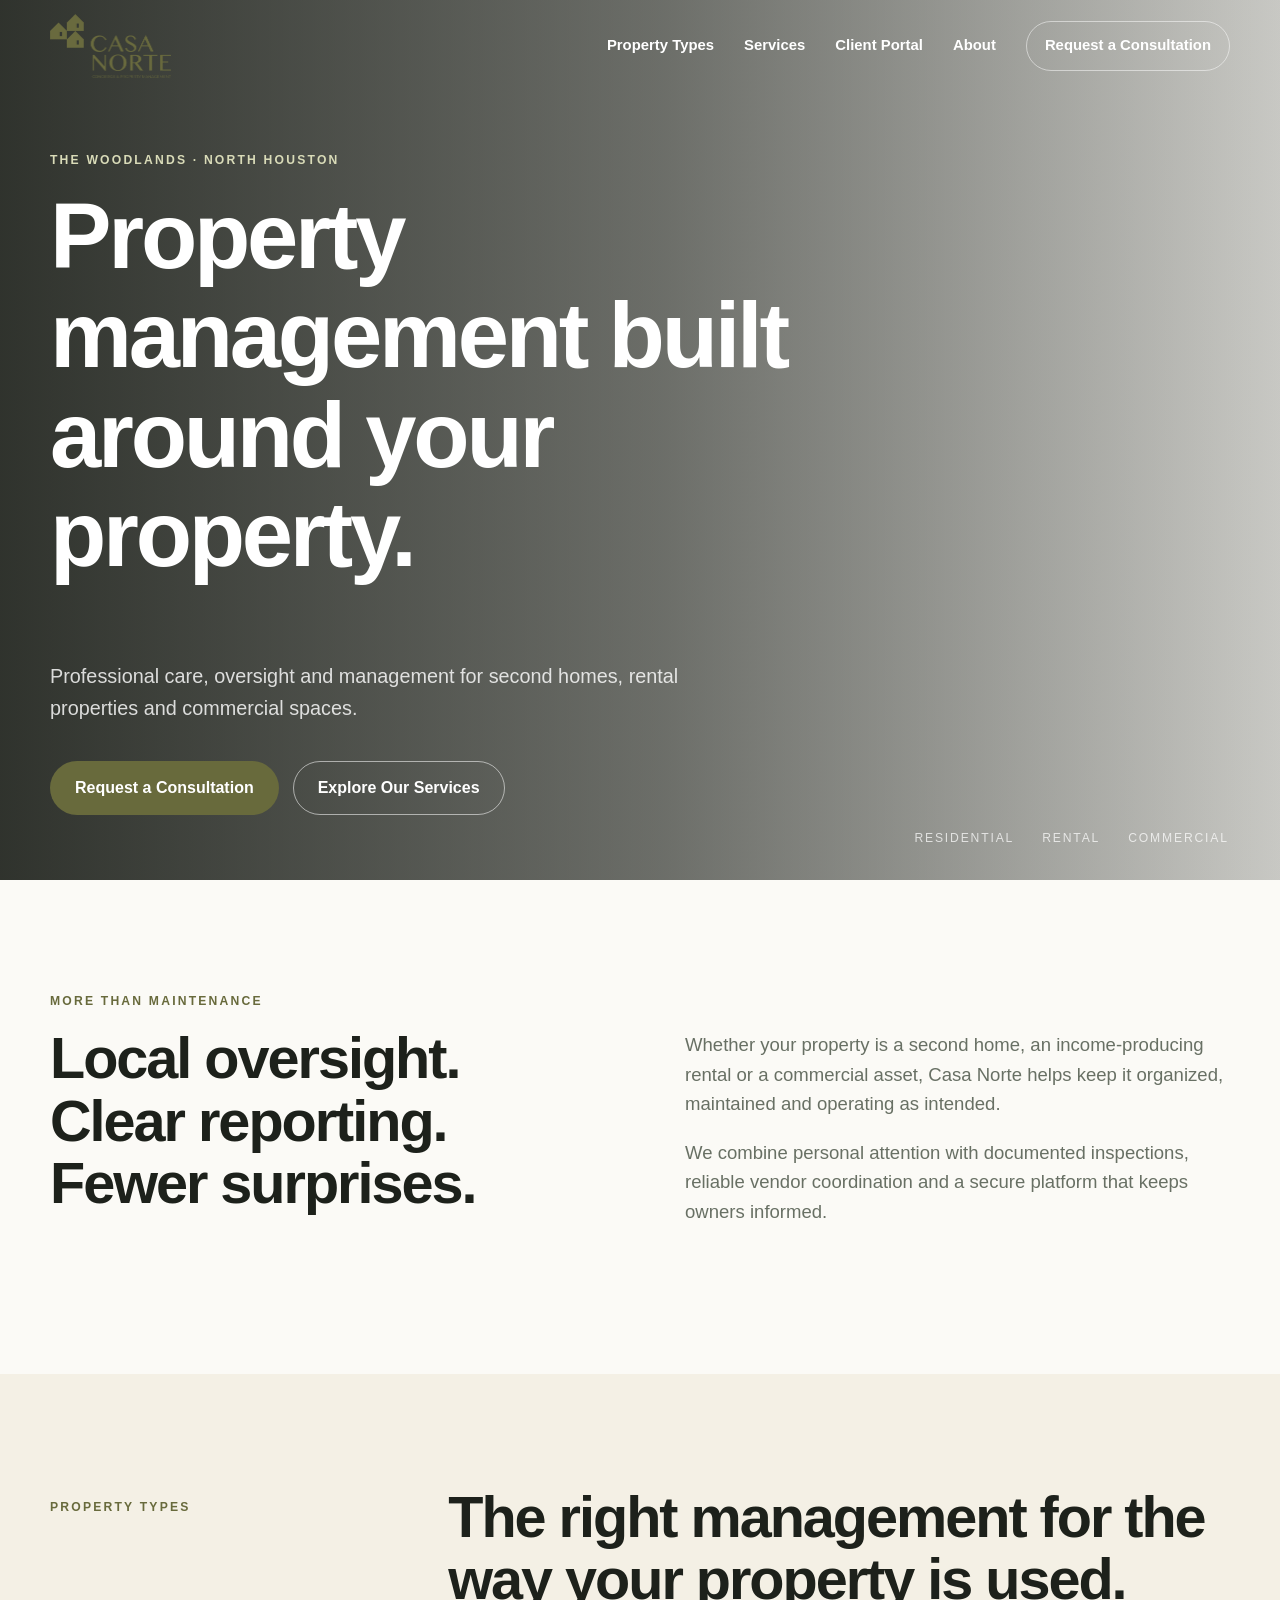
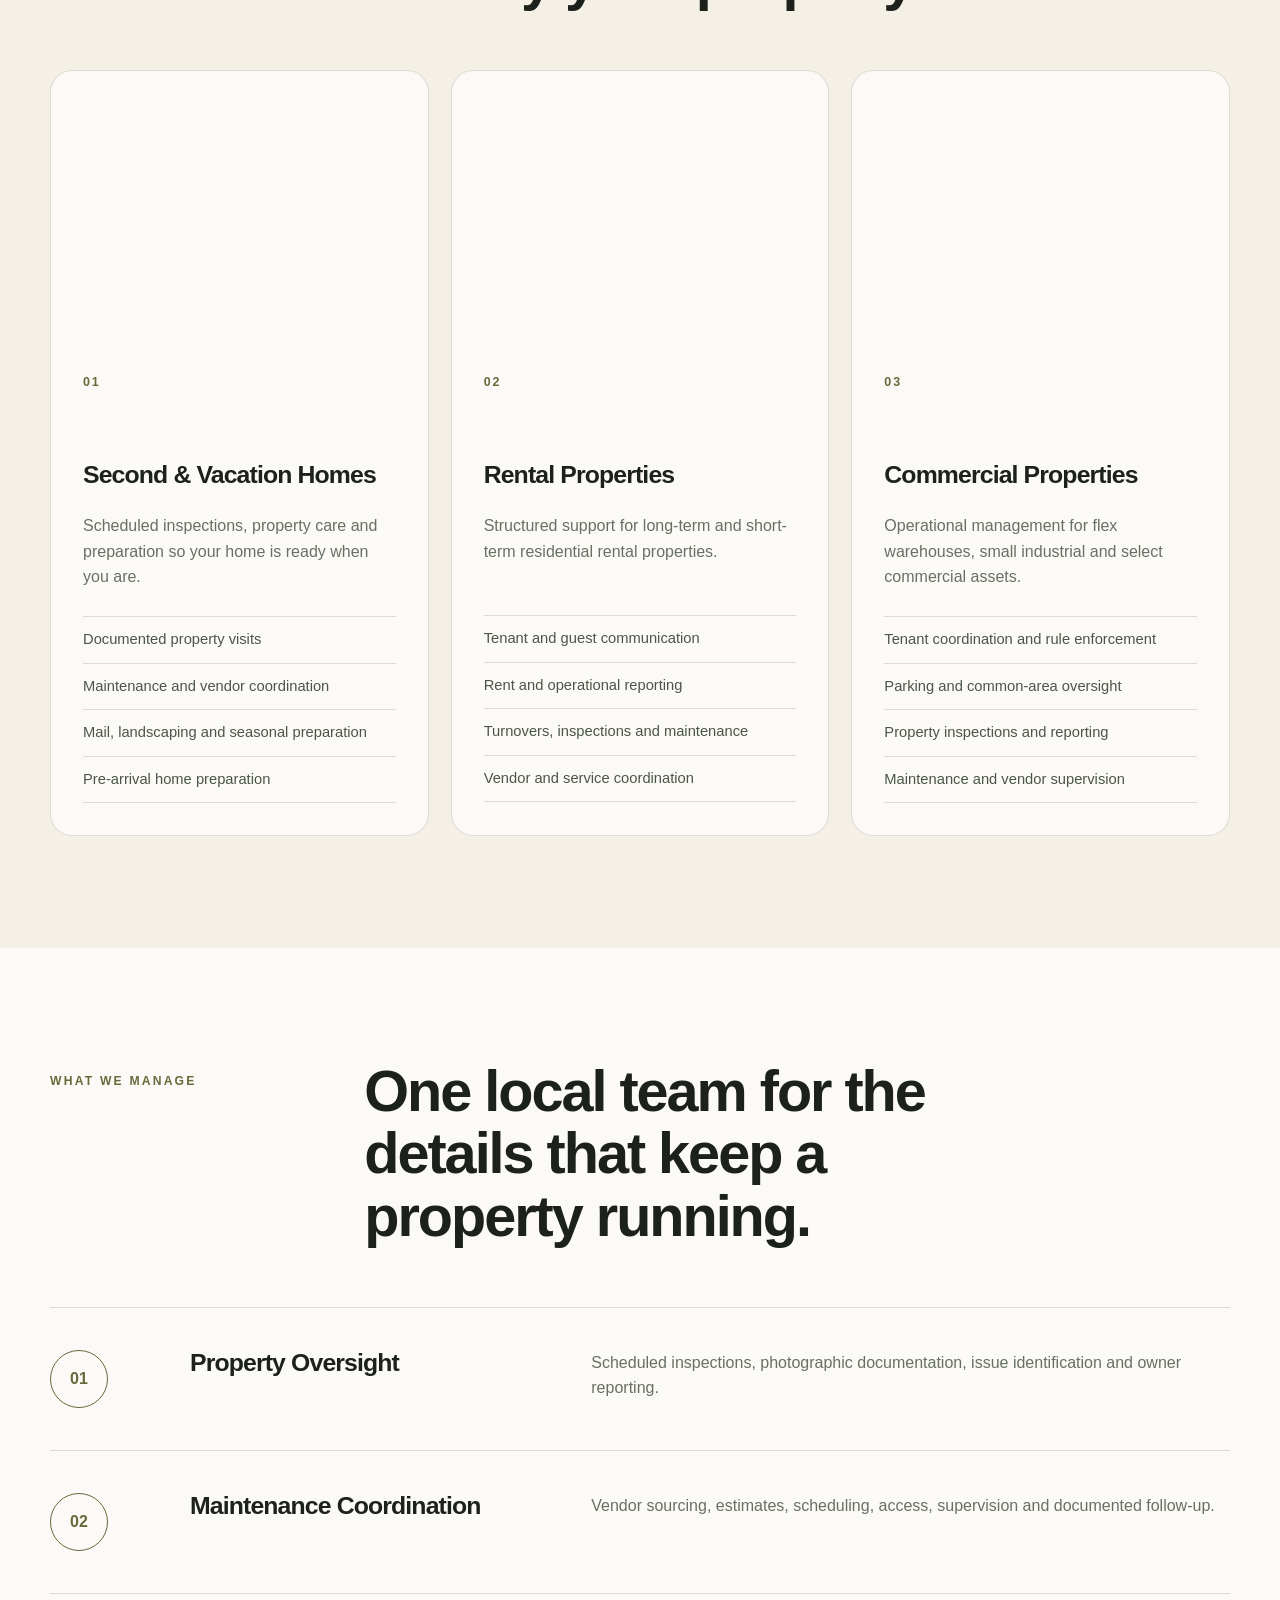
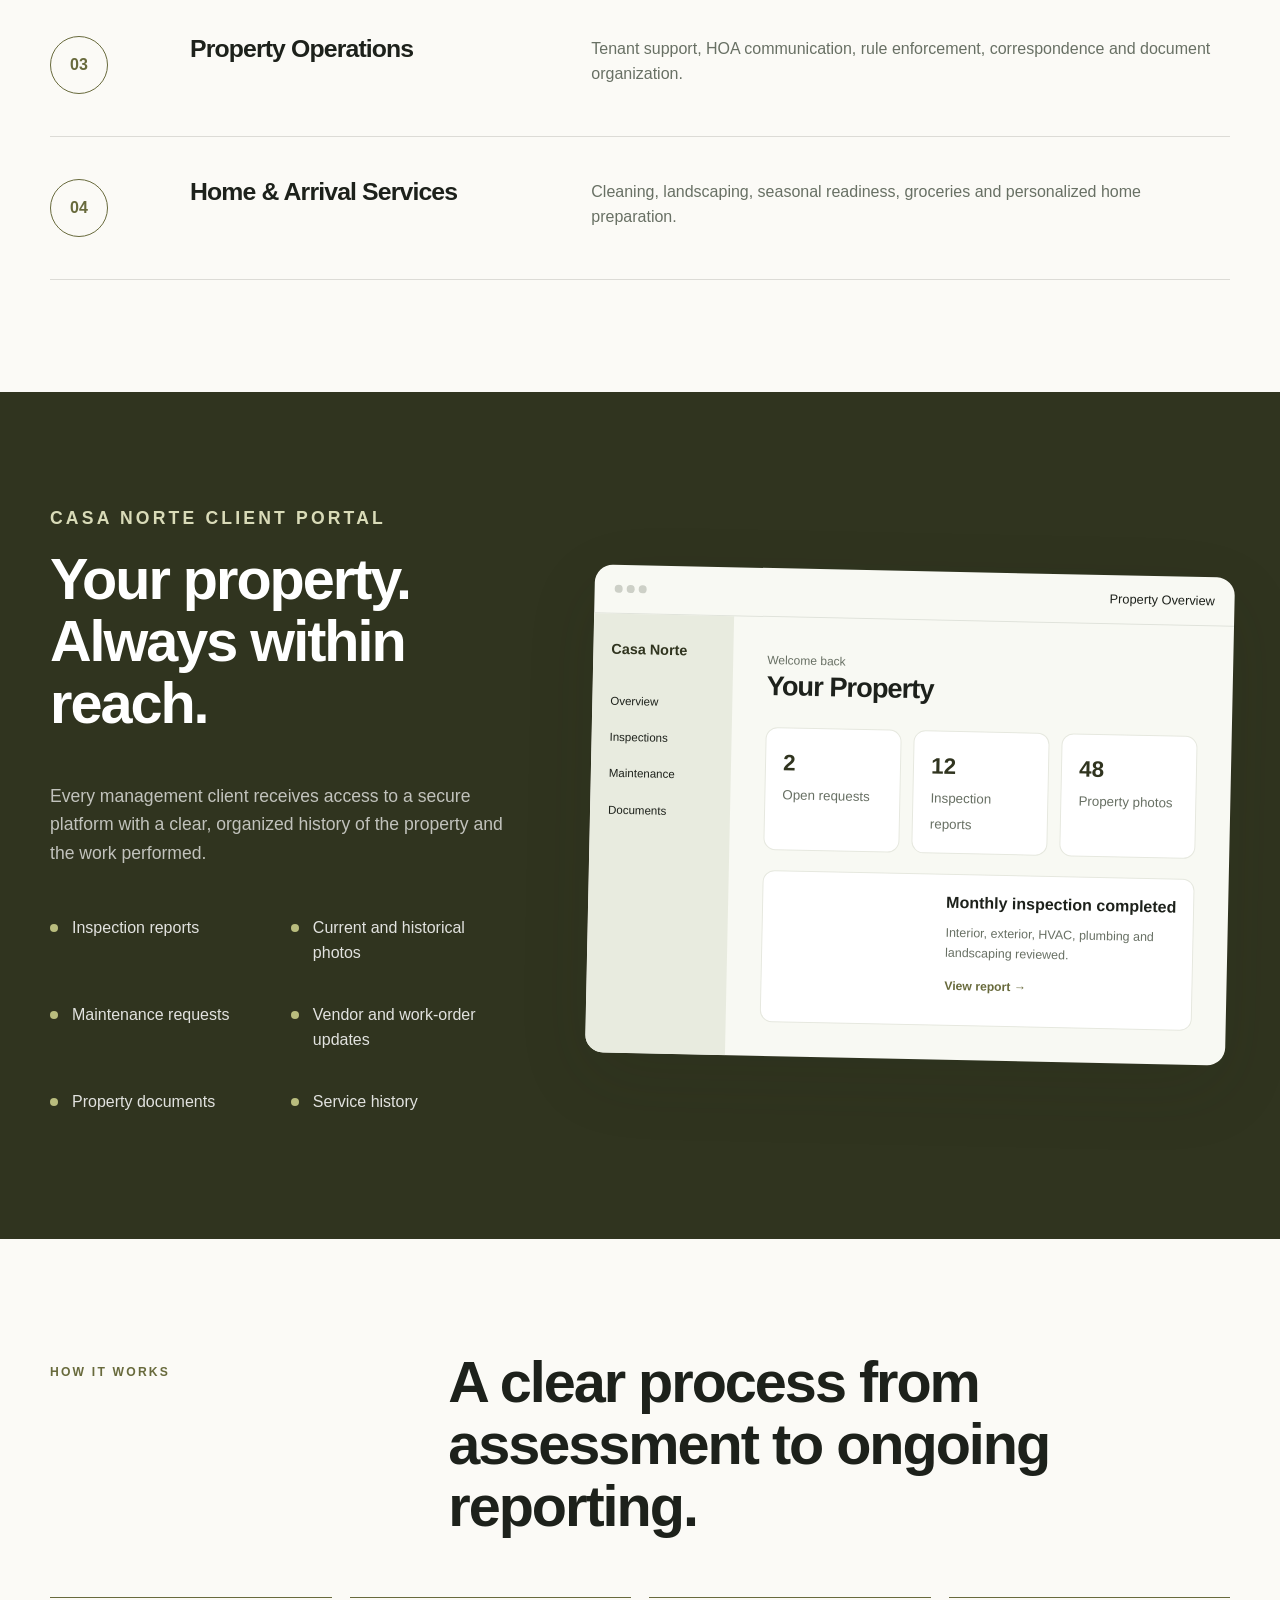
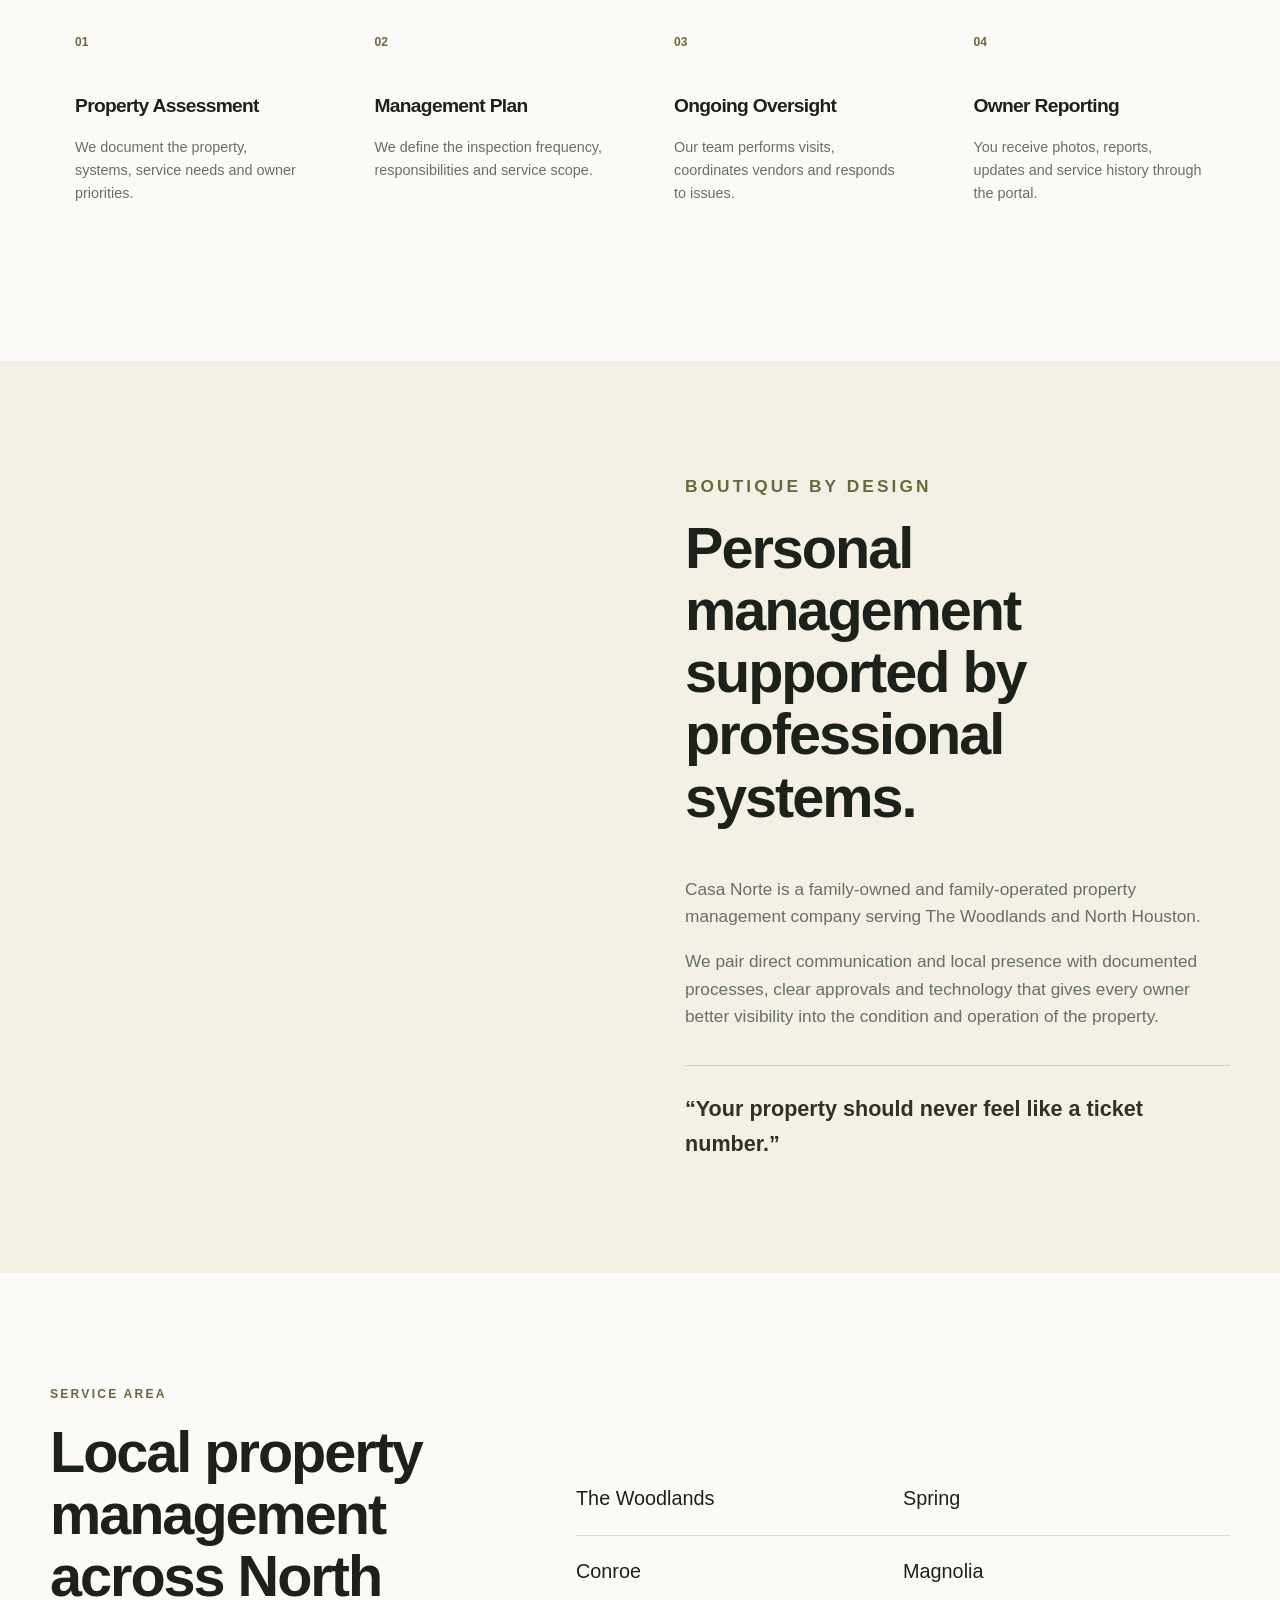
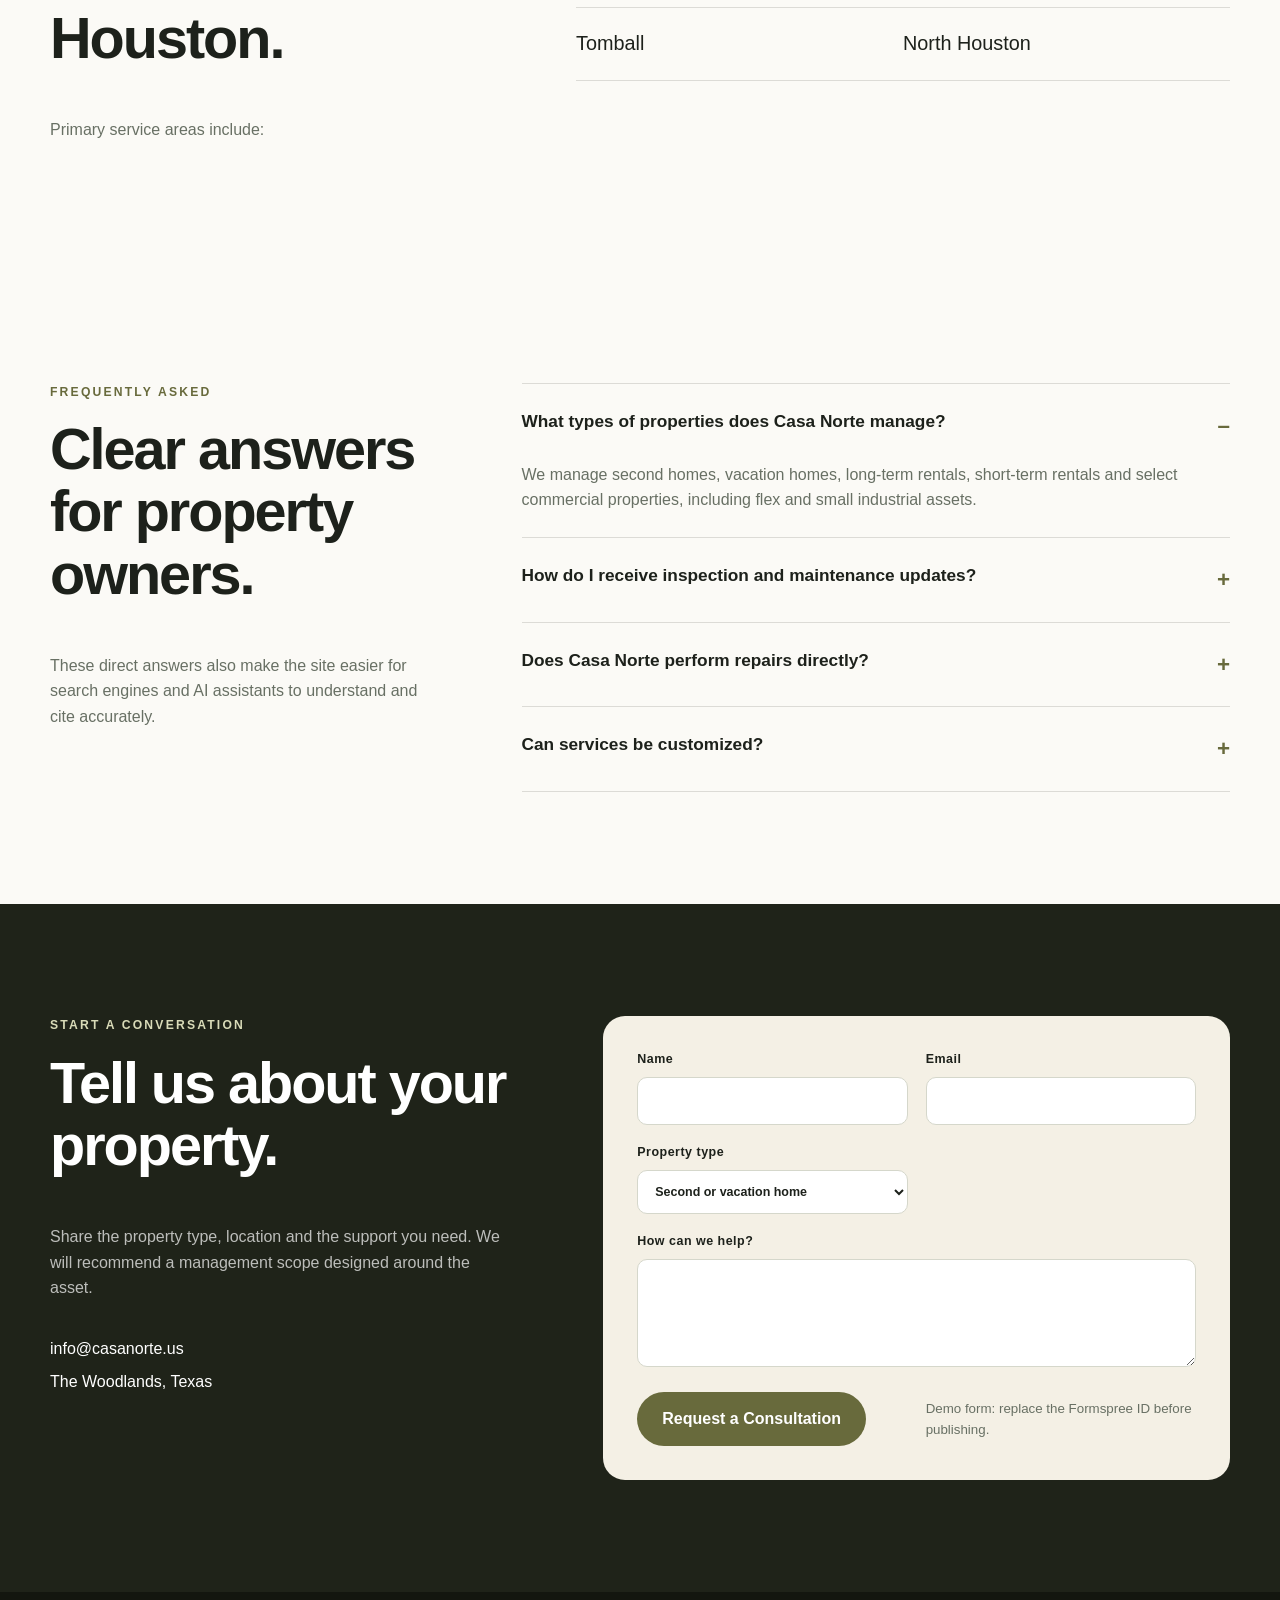
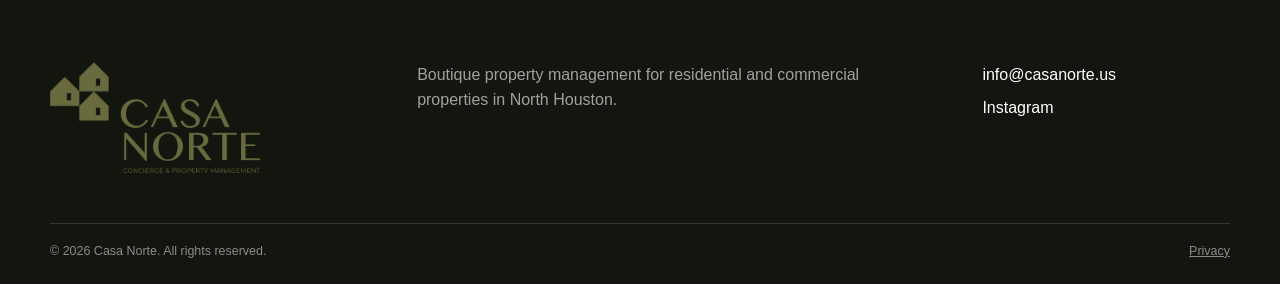
==== index.html @ 8aa13d33 "Add files via upload" ====
<!doctype html>
<html lang="en">
<head>
  <meta charset="utf-8">
  <meta name="viewport" content="width=device-width, initial-scale=1">
  <title>Casa Norte | Property Management in The Woodlands & North Houston</title>
  <meta name="description" content="Boutique property management for second homes, long-term rentals, short-term rentals and commercial properties in The Woodlands, North Houston and surrounding areas.">
  <link rel="canonical" href="https://www.casanorte.us/">
  <meta name="theme-color" content="#62643a">

  <meta property="og:type" content="website">
  <meta property="og:title" content="Casa Norte | Concierge & Property Management">
  <meta property="og:description" content="Professional care, oversight and management for residential and commercial properties in North Houston.">
  <meta property="og:url" content="https://www.casanorte.us/">
  <meta property="og:image" content="https://www.casanorte.us/assets/casa-norte-logo.png">

  <link rel="icon" href="assets/casa-norte-logo.png">
  <link rel="stylesheet" href="styles.css">

  <!-- Structured data helps search engines and AI systems identify the business, services and service area. -->
  <script type="application/ld+json">
  {
    "@context": "https://schema.org",
    "@graph": [
      {
        "@type": ["LocalBusiness", "ProfessionalService"],
        "@id": "https://www.casanorte.us/#business",
        "name": "Casa Norte Concierge & Property Management",
        "url": "https://www.casanorte.us/",
        "logo": "https://www.casanorte.us/assets/casa-norte-logo.png",
        "image": "https://www.casanorte.us/assets/casa-norte-logo.png",
        "email": "info@casanorte.us",
        "description": "Boutique property management for second homes, vacation homes, long-term rentals, short-term rentals and commercial properties in The Woodlands and North Houston.",
        "areaServed": [
          "The Woodlands, Texas",
          "Spring, Texas",
          "Conroe, Texas",
          "Magnolia, Texas",
          "Tomball, Texas",
          "North Houston, Texas"
        ],
        "serviceType": [
          "Second home property management",
          "Vacation home property management",
          "Long-term rental property management",
          "Short-term rental property management",
          "Commercial property management",
          "Maintenance coordination",
          "Property inspections"
        ],
        "sameAs": [
          "https://www.instagram.com/casanortemgmt/"
        ]
      },
      {
        "@type": "WebSite",
        "@id": "https://www.casanorte.us/#website",
        "url": "https://www.casanorte.us/",
        "name": "Casa Norte",
        "publisher": {"@id": "https://www.casanorte.us/#business"},
        "inLanguage": ["en", "es"]
      },
      {
        "@type": "FAQPage",
        "@id": "https://www.casanorte.us/#faq",
        "mainEntity": [
          {
            "@type": "Question",
            "name": "What types of properties does Casa Norte manage?",
            "acceptedAnswer": {
              "@type": "Answer",
              "text": "Casa Norte manages second homes, vacation homes, long-term rentals, short-term rentals and select commercial properties, including flex and small industrial properties."
            }
          },
          {
            "@type": "Question",
            "name": "How do owners receive property updates?",
            "acceptedAnswer": {
              "@type": "Answer",
              "text": "Owners receive documented inspection reports, current and historical photos, maintenance updates, work-order information and property documents through a secure client platform."
            }
          },
          {
            "@type": "Question",
            "name": "What areas does Casa Norte serve?",
            "acceptedAnswer": {
              "@type": "Answer",
              "text": "Casa Norte serves The Woodlands, Spring, Conroe, Magnolia, Tomball and selected areas of North Houston."
            }
          }
        ]
      }
    ]
  }
  </script>
</head>
<body>
  <a class="skip-link" href="#main">Skip to content</a>

  <header class="site-header" id="top">
    <div class="container nav-wrap">
      <a class="brand" href="#top" aria-label="Casa Norte home">
        <img src="assets/casa-norte-logo.png" alt="Casa Norte Concierge and Property Management">
      </a>

      <button class="menu-toggle" type="button" aria-expanded="false" aria-controls="site-nav">
        <span></span><span></span><span></span>
        <span class="sr-only">Open menu</span>
      </button>

      <nav id="site-nav" class="site-nav" aria-label="Primary navigation">
        <a href="#property-types">Property Types</a>
        <a href="#services">Services</a>
        <a href="#portal">Client Portal</a>
        <a href="#about">About</a>
        <a class="nav-cta" href="#contact">Request a Consultation</a>
      </nav>
    </div>
  </header>

  <main id="main">
    <section class="hero">
      <div class="hero-media" role="img" aria-label="Modern residential home in The Woodlands area"></div>
      <div class="hero-overlay"></div>
      <div class="container hero-content">
        <p class="eyebrow light">The Woodlands · North Houston</p>
        <h1>Property management built around your property.</h1>
        <p class="hero-copy">
          Professional care, oversight and management for second homes, rental properties
          and commercial spaces.
        </p>
        <div class="button-row">
          <a class="button button-primary" href="#contact">Request a Consultation</a>
          <a class="button button-ghost" href="#property-types">Explore Our Services</a>
        </div>
      </div>
      <div class="hero-note">
        <span>Residential</span><span>Rental</span><span>Commercial</span>
      </div>
    </section>

    <section class="section intro" aria-labelledby="intro-title">
      <div class="container split intro-grid">
        <div>
          <p class="eyebrow">More than maintenance</p>
          <h2 id="intro-title">Local oversight. Clear reporting. Fewer surprises.</h2>
        </div>
        <div class="intro-copy">
          <p>
            Whether your property is a second home, an income-producing rental or a commercial
            asset, Casa Norte helps keep it organized, maintained and operating as intended.
          </p>
          <p>
            We combine personal attention with documented inspections, reliable vendor
            coordination and a secure platform that keeps owners informed.
          </p>
        </div>
      </div>
    </section>

    <section class="section section-soft" id="property-types" aria-labelledby="types-title">
      <div class="container">
        <div class="section-heading">
          <p class="eyebrow">Property types</p>
          <h2 id="types-title">The right management for the way your property is used.</h2>
        </div>

        <div class="property-grid">
          <article class="property-card property-home">
            <div class="property-card-image"></div>
            <div class="property-card-body">
              <p class="card-number">01</p>
              <h3>Second & Vacation Homes</h3>
              <p>Scheduled inspections, property care and preparation so your home is ready when you are.</p>
              <ul>
                <li>Documented property visits</li>
                <li>Maintenance and vendor coordination</li>
                <li>Mail, landscaping and seasonal preparation</li>
                <li>Pre-arrival home preparation</li>
              </ul>
            </div>
          </article>

          <article class="property-card property-rental">
            <div class="property-card-image"></div>
            <div class="property-card-body">
              <p class="card-number">02</p>
              <h3>Rental Properties</h3>
              <p>Structured support for long-term and short-term residential rental properties.</p>
              <ul>
                <li>Tenant and guest communication</li>
                <li>Rent and operational reporting</li>
                <li>Turnovers, inspections and maintenance</li>
                <li>Vendor and service coordination</li>
              </ul>
            </div>
          </article>

          <article class="property-card property-commercial">
            <div class="property-card-image"></div>
            <div class="property-card-body">
              <p class="card-number">03</p>
              <h3>Commercial Properties</h3>
              <p>Operational management for flex warehouses, small industrial and select commercial assets.</p>
              <ul>
                <li>Tenant coordination and rule enforcement</li>
                <li>Parking and common-area oversight</li>
                <li>Property inspections and reporting</li>
                <li>Maintenance and vendor supervision</li>
              </ul>
            </div>
          </article>
        </div>
      </div>
    </section>

    <section class="section services" id="services" aria-labelledby="services-title">
      <div class="container">
        <div class="section-heading narrow">
          <p class="eyebrow">What we manage</p>
          <h2 id="services-title">One local team for the details that keep a property running.</h2>
        </div>

        <div class="service-list">
          <article>
            <span class="service-icon">01</span>
            <div>
              <h3>Property Oversight</h3>
              <p>Scheduled inspections, photographic documentation, issue identification and owner reporting.</p>
            </div>
          </article>
          <article>
            <span class="service-icon">02</span>
            <div>
              <h3>Maintenance Coordination</h3>
              <p>Vendor sourcing, estimates, scheduling, access, supervision and documented follow-up.</p>
            </div>
          </article>
          <article>
            <span class="service-icon">03</span>
            <div>
              <h3>Property Operations</h3>
              <p>Tenant support, HOA communication, rule enforcement, correspondence and document organization.</p>
            </div>
          </article>
          <article>
            <span class="service-icon">04</span>
            <div>
              <h3>Home & Arrival Services</h3>
              <p>Cleaning, landscaping, seasonal readiness, groceries and personalized home preparation.</p>
            </div>
          </article>
        </div>
      </div>
    </section>

    <section class="section portal" id="portal" aria-labelledby="portal-title">
      <div class="container portal-grid">
        <div class="portal-content">
          <p class="eyebrow light">Casa Norte Client Portal</p>
          <h2 id="portal-title">Your property. Always within reach.</h2>
          <p>
            Every management client receives access to a secure platform with a clear,
            organized history of the property and the work performed.
          </p>

          <div class="portal-features">
            <span>Inspection reports</span>
            <span>Current and historical photos</span>
            <span>Maintenance requests</span>
            <span>Vendor and work-order updates</span>
            <span>Property documents</span>
            <span>Service history</span>
          </div>
        </div>

        <div class="portal-mockup" aria-label="Example Casa Norte property dashboard">
          <div class="mockup-top">
            <div><i></i><i></i><i></i></div>
            <span>Property Overview</span>
          </div>
          <div class="mockup-body">
            <aside>
              <strong>Casa Norte</strong>
              <span>Overview</span>
              <span>Inspections</span>
              <span>Maintenance</span>
              <span>Documents</span>
            </aside>
            <div class="mockup-main">
              <p class="mock-label">Welcome back</p>
              <h3>Your Property</h3>
              <div class="mock-cards">
                <div><b>2</b><small>Open requests</small></div>
                <div><b>12</b><small>Inspection reports</small></div>
                <div><b>48</b><small>Property photos</small></div>
              </div>
              <div class="mock-report">
                <div class="mock-photo"></div>
                <div>
                  <strong>Monthly inspection completed</strong>
                  <p>Interior, exterior, HVAC, plumbing and landscaping reviewed.</p>
                  <span>View report →</span>
                </div>
              </div>
            </div>
          </div>
        </div>
      </div>
    </section>

    <section class="section process" aria-labelledby="process-title">
      <div class="container">
        <div class="section-heading">
          <p class="eyebrow">How it works</p>
          <h2 id="process-title">A clear process from assessment to ongoing reporting.</h2>
        </div>

        <ol class="process-grid">
          <li><span>01</span><h3>Property Assessment</h3><p>We document the property, systems, service needs and owner priorities.</p></li>
          <li><span>02</span><h3>Management Plan</h3><p>We define the inspection frequency, responsibilities and service scope.</p></li>
          <li><span>03</span><h3>Ongoing Oversight</h3><p>Our team performs visits, coordinates vendors and responds to issues.</p></li>
          <li><span>04</span><h3>Owner Reporting</h3><p>You receive photos, reports, updates and service history through the portal.</p></li>
        </ol>
      </div>
    </section>

    <section class="section section-soft" id="about" aria-labelledby="about-title">
      <div class="container about-grid">
        <div class="about-image" role="img" aria-label="Casa Norte team reviewing a property"></div>
        <div class="about-content">
          <p class="eyebrow">Boutique by design</p>
          <h2 id="about-title">Personal management supported by professional systems.</h2>
          <p>
            Casa Norte is a family-owned and family-operated property management company
            serving The Woodlands and North Houston.
          </p>
          <p>
            We pair direct communication and local presence with documented processes,
            clear approvals and technology that gives every owner better visibility into
            the condition and operation of the property.
          </p>
          <blockquote>
            “Your property should never feel like a ticket number.”
          </blockquote>
        </div>
      </div>
    </section>

    <section class="section service-area" aria-labelledby="area-title">
      <div class="container area-grid">
        <div>
          <p class="eyebrow">Service area</p>
          <h2 id="area-title">Local property management across North Houston.</h2>
          <p>Primary service areas include:</p>
        </div>
        <div class="area-list">
          <span>The Woodlands</span>
          <span>Spring</span>
          <span>Conroe</span>
          <span>Magnolia</span>
          <span>Tomball</span>
          <span>North Houston</span>
        </div>
      </div>
    </section>

    <section class="section faq" aria-labelledby="faq-title">
      <div class="container faq-grid">
        <div>
          <p class="eyebrow">Frequently asked</p>
          <h2 id="faq-title">Clear answers for property owners.</h2>
          <p class="faq-intro">
            These direct answers also make the site easier for search engines and AI assistants
            to understand and cite accurately.
          </p>
        </div>
        <div class="accordion">
          <details open>
            <summary>What types of properties does Casa Norte manage?</summary>
            <p>We manage second homes, vacation homes, long-term rentals, short-term rentals and select commercial properties, including flex and small industrial assets.</p>
          </details>
          <details>
            <summary>How do I receive inspection and maintenance updates?</summary>
            <p>Management clients receive reports, photos, maintenance updates, service history and documents through our secure client platform, supplemented by direct communication from our team.</p>
          </details>
          <details>
            <summary>Does Casa Norte perform repairs directly?</summary>
            <p>We coordinate qualified external providers, obtain owner authorization, manage property access and supervise approved work. Provider costs and applicable coordination fees are disclosed separately.</p>
          </details>
          <details>
            <summary>Can services be customized?</summary>
            <p>Yes. The management scope is based on the property type, inspection frequency, operational needs and the level of involvement the owner wants to delegate.</p>
          </details>
        </div>
      </div>
    </section>

    <section class="section contact" id="contact" aria-labelledby="contact-title">
      <div class="container contact-grid">
        <div>
          <p class="eyebrow light">Start a conversation</p>
          <h2 id="contact-title">Tell us about your property.</h2>
          <p>
            Share the property type, location and the support you need. We will recommend
            a management scope designed around the asset.
          </p>
          <div class="contact-details">
            <a href="mailto:info@casanorte.us">info@casanorte.us</a>
            <span>The Woodlands, Texas</span>
          </div>
        </div>

        <form class="contact-form" action="https://formspree.io/f/REPLACE_WITH_FORM_ID" method="post">
          <label>
            Name
            <input type="text" name="name" autocomplete="name" required>
          </label>
          <label>
            Email
            <input type="email" name="email" autocomplete="email" required>
          </label>
          <label>
            Property type
            <select name="property_type">
              <option>Second or vacation home</option>
              <option>Long-term rental</option>
              <option>Short-term rental</option>
              <option>Commercial property</option>
              <option>Other</option>
            </select>
          </label>
          <label>
            How can we help?
            <textarea name="message" rows="4" required></textarea>
          </label>
          <button class="button button-primary" type="submit">Request a Consultation</button>
          <small>Demo form: replace the Formspree ID before publishing.</small>
        </form>
      </div>
    </section>
  </main>

  <footer class="site-footer">
    <div class="container footer-grid">
      <img src="assets/casa-norte-logo.png" alt="Casa Norte">
      <p>Boutique property management for residential and commercial properties in North Houston.</p>
      <div>
        <a href="mailto:info@casanorte.us">info@casanorte.us</a>
        <a href="https://www.instagram.com/casanortemgmt/">Instagram</a>
      </div>
    </div>
    <div class="container footer-bottom">
      <span>© <span id="year"></span> Casa Norte. All rights reserved.</span>
      <a href="privacy.html">Privacy</a>
    </div>
  </footer>

  <script src="main.js"></script>
</body>
</html>
---- styles.css ----
:root {
  --cream: #f4f0e5;
  --paper: #fbfaf6;
  --olive: #686a3c;
  --olive-dark: #30341f;
  --olive-soft: #dfe0c8;
  --ink: #1d211b;
  --muted: #687064;
  --line: rgba(29, 33, 27, .14);
  --white: #fff;
  --shadow: 0 24px 70px rgba(34, 40, 26, .12);
  --radius: 22px;
  --container: min(1180px, calc(100% - 40px));
}

* { box-sizing: border-box; }
html { scroll-behavior: smooth; }
body {
  margin: 0;
  background: var(--paper);
  color: var(--ink);
  font-family: Inter, ui-sans-serif, -apple-system, BlinkMacSystemFont, "Segoe UI", sans-serif;
  line-height: 1.6;
  text-rendering: optimizeLegibility;
}
img { max-width: 100%; display: block; }
a { color: inherit; }
button, input, select, textarea { font: inherit; }
.container { width: var(--container); margin-inline: auto; }
.section { padding: 112px 0; }
.section-soft { background: var(--cream); }
.eyebrow {
  margin: 0 0 16px;
  color: var(--olive);
  font-size: .76rem;
  font-weight: 800;
  letter-spacing: .18em;
  text-transform: uppercase;
}
.eyebrow.light { color: #d9dbb8; }
h1, h2, h3, p { margin-top: 0; }
h1, h2, h3 { line-height: 1.08; letter-spacing: -.035em; }
h1 { max-width: 850px; font-size: clamp(3rem, 7.2vw, 6.6rem); font-weight: 600; }
h2 { font-size: clamp(2.2rem, 4.5vw, 4.4rem); font-weight: 560; }
h3 { font-size: 1.55rem; }
p { color: var(--muted); }
.sr-only { position: absolute; width: 1px; height: 1px; padding: 0; margin: -1px; overflow: hidden; clip: rect(0,0,0,0); white-space: nowrap; border: 0; }
.skip-link { position: fixed; left: 16px; top: -100px; z-index: 1000; background: white; padding: 12px 18px; border-radius: 8px; }
.skip-link:focus { top: 16px; }

.site-header {
  position: fixed;
  inset: 0 0 auto;
  z-index: 100;
  padding: 14px 0;
  transition: .3s ease;
}
.site-header.scrolled {
  background: rgba(251,250,246,.94);
  box-shadow: 0 1px 0 var(--line);
  backdrop-filter: blur(16px);
}
.nav-wrap { display: flex; align-items: center; justify-content: space-between; gap: 30px; }
.brand img { width: 192px; height: 64px; object-fit: contain; object-position: left center; }
.site-nav { display: flex; align-items: center; gap: 30px; }
.site-nav a { color: white; font-size: .93rem; font-weight: 650; text-decoration: none; }
.site-header.scrolled .site-nav a { color: var(--ink); }
.site-nav .nav-cta {
  border: 1px solid rgba(255,255,255,.5);
  padding: 12px 18px;
  border-radius: 999px;
}
.site-header.scrolled .site-nav .nav-cta { border-color: var(--olive); color: var(--olive-dark); }
.menu-toggle { display: none; border: 0; background: none; padding: 10px; }
.menu-toggle span:not(.sr-only) { width: 24px; height: 2px; background: var(--ink); display: block; margin: 5px; }

.hero { min-height: 880px; position: relative; display: grid; align-items: center; overflow: hidden; color: white; }
.hero-media {
  position: absolute; inset: 0;
  background:
    linear-gradient(90deg, rgba(15,18,12,.18), rgba(15,18,12,.04)),
    url("https://images.unsplash.com/photo-1600585154340-be6161a56a0c?auto=format&fit=crop&w=2200&q=88") center/cover no-repeat;
  transform: scale(1.02);
}
.hero-overlay {
  position: absolute; inset: 0;
  background: linear-gradient(90deg, rgba(12,16,10,.82) 0%, rgba(12,16,10,.55) 52%, rgba(12,16,10,.18) 100%);
}
.hero-content { position: relative; z-index: 2; padding-top: 86px; }
.hero-copy { color: rgba(255,255,255,.82); max-width: 650px; font-size: 1.24rem; }
.button-row { display: flex; flex-wrap: wrap; gap: 14px; margin-top: 36px; }
.button {
  display: inline-flex; align-items: center; justify-content: center;
  min-height: 54px; padding: 0 24px; border-radius: 999px;
  font-weight: 750; text-decoration: none; border: 1px solid transparent;
  cursor: pointer;
}
.button-primary { background: var(--olive); color: white; }
.button-primary:hover { background: #777a45; }
.button-ghost { color: white; border-color: rgba(255,255,255,.55); }
.button-ghost:hover { background: rgba(255,255,255,.1); }
.hero-note {
  position: absolute; z-index: 3; bottom: 32px; right: 4vw;
  display: flex; gap: 28px; color: rgba(255,255,255,.72);
  font-size: .76rem; text-transform: uppercase; letter-spacing: .15em;
}

.split { display: grid; grid-template-columns: 1fr 1fr; gap: 90px; }
.intro-grid h2 { max-width: 610px; }
.intro-copy { padding-top: 38px; }
.intro-copy p { font-size: 1.16rem; }

.section-heading { display: grid; grid-template-columns: .55fr 1.2fr; gap: 40px; align-items: end; margin-bottom: 60px; }
.section-heading .eyebrow { align-self: start; padding-top: 12px; }
.section-heading h2 { margin-bottom: 0; }
.section-heading.narrow { grid-template-columns: .4fr 1fr; max-width: 1000px; }

.property-grid { display: grid; grid-template-columns: repeat(3, 1fr); gap: 22px; }
.property-card { overflow: hidden; background: var(--paper); border: 1px solid var(--line); border-radius: var(--radius); }
.property-card-image { height: 270px; background-size: cover; background-position: center; }
.property-home .property-card-image { background-image: url("https://images.unsplash.com/photo-1600607687920-4e2a09cf159d?auto=format&fit=crop&w=1200&q=85"); }
.property-rental .property-card-image { background-image: url("https://images.unsplash.com/photo-1600566753190-17f0baa2a6c3?auto=format&fit=crop&w=1200&q=85"); }
.property-commercial .property-card-image { background-image: url("https://images.unsplash.com/photo-1565793298595-6a879b1d9492?auto=format&fit=crop&w=1200&q=85"); }
.property-card-body { padding: 32px; }
.card-number { color: var(--olive); font-weight: 800; font-size: .78rem; letter-spacing: .15em; }
.property-card-body p { min-height: 76px; }
.property-card ul { list-style: none; padding: 0; margin: 26px 0 0; border-top: 1px solid var(--line); }
.property-card li { padding: 11px 0; border-bottom: 1px solid var(--line); color: #4c5549; font-size: .92rem; }

.service-list { border-top: 1px solid var(--line); }
.service-list article {
  display: grid; grid-template-columns: 110px 1fr; gap: 30px;
  padding: 42px 0; border-bottom: 1px solid var(--line);
}
.service-icon { width: 58px; height: 58px; display: grid; place-items: center; border: 1px solid var(--olive); border-radius: 50%; color: var(--olive); font-weight: 800; }
.service-list article div { display: grid; grid-template-columns: .55fr 1fr; gap: 50px; }
.service-list h3 { margin: 0; }
.service-list p { margin: 0; max-width: 640px; }

.portal { color: white; background: var(--olive-dark); overflow: hidden; }
.portal-grid { display: grid; grid-template-columns: .84fr 1.16fr; gap: 76px; align-items: center; }
.portal-content h2 { max-width: 560px; }
.portal-content > p { color: rgba(255,255,255,.7); font-size: 1.1rem; max-width: 590px; }
.portal-features { display: grid; grid-template-columns: 1fr 1fr; gap: 12px 18px; margin-top: 36px; }
.portal-features span { padding: 12px 0 12px 22px; position: relative; color: rgba(255,255,255,.86); }
.portal-features span::before { content: ""; width: 8px; height: 8px; border-radius: 50%; background: #b9bd7e; position: absolute; left: 0; top: 21px; }

.portal-mockup { background: #f8f9f3; color: var(--ink); border-radius: 18px; box-shadow: var(--shadow); overflow: hidden; transform: rotate(1.2deg); }
.mockup-top { padding: 14px 20px; border-bottom: 1px solid #e0e3db; display: flex; justify-content: space-between; align-items: center; font-size: .8rem; }
.mockup-top i { display: inline-block; width: 8px; height: 8px; border-radius: 50%; background: #cdd0c7; margin-right: 4px; }
.mockup-body { min-height: 420px; display: grid; grid-template-columns: 140px 1fr; }
.mockup-body aside { background: #e8ebdf; padding: 24px 18px; display: flex; flex-direction: column; gap: 18px; font-size: .72rem; }
.mockup-body aside strong { font-size: .9rem; color: var(--olive-dark); margin-bottom: 12px; }
.mockup-main { padding: 34px; }
.mock-label { font-size: .75rem; margin: 0; }
.mockup-main h3 { font-size: 1.7rem; }
.mock-cards { display: grid; grid-template-columns: repeat(3,1fr); gap: 12px; }
.mock-cards div { background: white; padding: 17px; border: 1px solid #e6e8df; border-radius: 12px; }
.mock-cards b { font-size: 1.4rem; display: block; color: var(--olive-dark); }
.mock-cards small { color: var(--muted); }
.mock-report { display: grid; grid-template-columns: 150px 1fr; gap: 18px; margin-top: 20px; padding: 15px; background: white; border: 1px solid #e6e8df; border-radius: 12px; }
.mock-photo { background: url("https://images.unsplash.com/photo-1600566753086-00f18fb6b3ea?auto=format&fit=crop&w=500&q=80") center/cover; border-radius: 8px; min-height: 120px; }
.mock-report p { font-size: .78rem; margin: 8px 0; }
.mock-report span { font-size: .76rem; font-weight: 800; color: var(--olive); }

.process-grid { list-style: none; padding: 0; margin: 0; display: grid; grid-template-columns: repeat(4,1fr); gap: 18px; }
.process-grid li { padding: 30px 25px; border-top: 1px solid var(--olive); background: var(--paper); }
.process-grid span { color: var(--olive); font-weight: 800; font-size: .75rem; }
.process-grid h3 { margin-top: 42px; font-size: 1.2rem; }
.process-grid p { font-size: .9rem; }

.about-grid { display: grid; grid-template-columns: 1fr 1fr; gap: 90px; align-items: center; }
.about-image { height: 600px; border-radius: var(--radius); background: url("https://images.unsplash.com/photo-1560518883-ce09059eeffa?auto=format&fit=crop&w=1200&q=85") center/cover; }
.about-content p { font-size: 1.08rem; }
blockquote { margin: 34px 0 0; padding: 26px 0 0; border-top: 1px solid var(--line); font-size: 1.35rem; color: var(--olive-dark); font-weight: 650; }

.area-grid { display: grid; grid-template-columns: .8fr 1.2fr; gap: 90px; align-items: center; }
.area-list { display: grid; grid-template-columns: repeat(2,1fr); }
.area-list span { padding: 20px 0; border-bottom: 1px solid var(--line); font-size: 1.24rem; }

.faq-grid { display: grid; grid-template-columns: .7fr 1.3fr; gap: 90px; }
.faq-intro { max-width: 440px; }
details { border-top: 1px solid var(--line); padding: 24px 0; }
details:last-child { border-bottom: 1px solid var(--line); }
summary { cursor: pointer; list-style: none; font-size: 1.08rem; font-weight: 750; display: flex; justify-content: space-between; gap: 20px; }
summary::after { content: "+"; color: var(--olive); font-size: 1.4rem; }
details[open] summary::after { content: "–"; }
details p { max-width: 680px; margin: 18px 0 0; }

.contact { background: #1f2319; color: white; }
.contact-grid { display: grid; grid-template-columns: .85fr 1.15fr; gap: 90px; }
.contact h2 { max-width: 570px; }
.contact p { color: rgba(255,255,255,.7); max-width: 570px; }
.contact-details { display: flex; flex-direction: column; gap: 8px; margin-top: 35px; }
.contact-details a, .contact-details span { color: white; text-decoration: none; }
.contact-form { background: var(--cream); color: var(--ink); padding: 34px; border-radius: var(--radius); display: grid; grid-template-columns: 1fr 1fr; gap: 18px; }
.contact-form label { font-size: .78rem; font-weight: 750; letter-spacing: .04em; }
.contact-form label:nth-of-type(4) { grid-column: 1/-1; }
.contact-form input, .contact-form select, .contact-form textarea { width: 100%; border: 1px solid #d5d7cb; border-radius: 10px; padding: 13px; margin-top: 7px; background: white; color: var(--ink); }
.contact-form button { justify-self: start; }
.contact-form small { align-self: center; color: var(--muted); }

.site-footer { background: #13160f; color: white; padding: 70px 0 22px; }
.footer-grid { display: grid; grid-template-columns: .6fr 1fr .5fr; gap: 70px; align-items: start; }
.footer-grid img { width: 210px; }
.footer-grid p { color: rgba(255,255,255,.6); max-width: 470px; }
.footer-grid div { display: flex; flex-direction: column; gap: 8px; }
.footer-grid a { text-decoration: none; }
.footer-bottom { margin-top: 50px; padding-top: 18px; border-top: 1px solid rgba(255,255,255,.13); display: flex; justify-content: space-between; color: rgba(255,255,255,.5); font-size: .78rem; }
.footer-bottom a { color: inherit; }

@media (max-width: 980px) {
  .site-header { background: rgba(251,250,246,.96); }
  .brand img { width: 160px; height: 52px; }
  .menu-toggle { display: block; }
  .site-nav {
    display: none; position: absolute; top: 78px; left: 20px; right: 20px;
    background: var(--paper); box-shadow: var(--shadow); border-radius: 16px; padding: 22px;
    flex-direction: column; align-items: stretch;
  }
  .site-nav.open { display: flex; }
  .site-nav a, .site-header .site-nav a { color: var(--ink); }
  .site-nav .nav-cta { border-color: var(--olive); text-align: center; }
  .hero { min-height: 760px; }
  .split, .section-heading, .section-heading.narrow, .portal-grid, .about-grid, .area-grid, .faq-grid, .contact-grid { grid-template-columns: 1fr; gap: 42px; }
  .property-grid { grid-template-columns: 1fr; }
  .property-card { display: grid; grid-template-columns: .9fr 1.1fr; }
  .property-card-image { height: auto; min-height: 370px; }
  .service-list article div { grid-template-columns: 1fr; gap: 8px; }
  .process-grid { grid-template-columns: 1fr 1fr; }
  .portal-mockup { transform: none; }
  .footer-grid { grid-template-columns: 1fr 1fr; }
}

@media (max-width: 640px) {
  :root { --container: min(100% - 28px, 1180px); }
  .section { padding: 78px 0; }
  h1 { font-size: 3rem; }
  h2 { font-size: 2.35rem; }
  .hero { min-height: 720px; }
  .hero-note { display: none; }
  .button-row { flex-direction: column; align-items: stretch; }
  .property-card { display: block; }
  .property-card-image { min-height: 260px; }
  .service-list article { grid-template-columns: 62px 1fr; gap: 14px; }
  .portal-features, .process-grid, .area-list, .contact-form { grid-template-columns: 1fr; }
  .mockup-body { grid-template-columns: 1fr; }
  .mockup-body aside { display: none; }
  .mock-cards { grid-template-columns: 1fr; }
  .mock-report { grid-template-columns: 1fr; }
  .about-image { height: 420px; }
  .footer-grid { grid-template-columns: 1fr; }
  .footer-bottom { flex-direction: column; gap: 8px; }
}
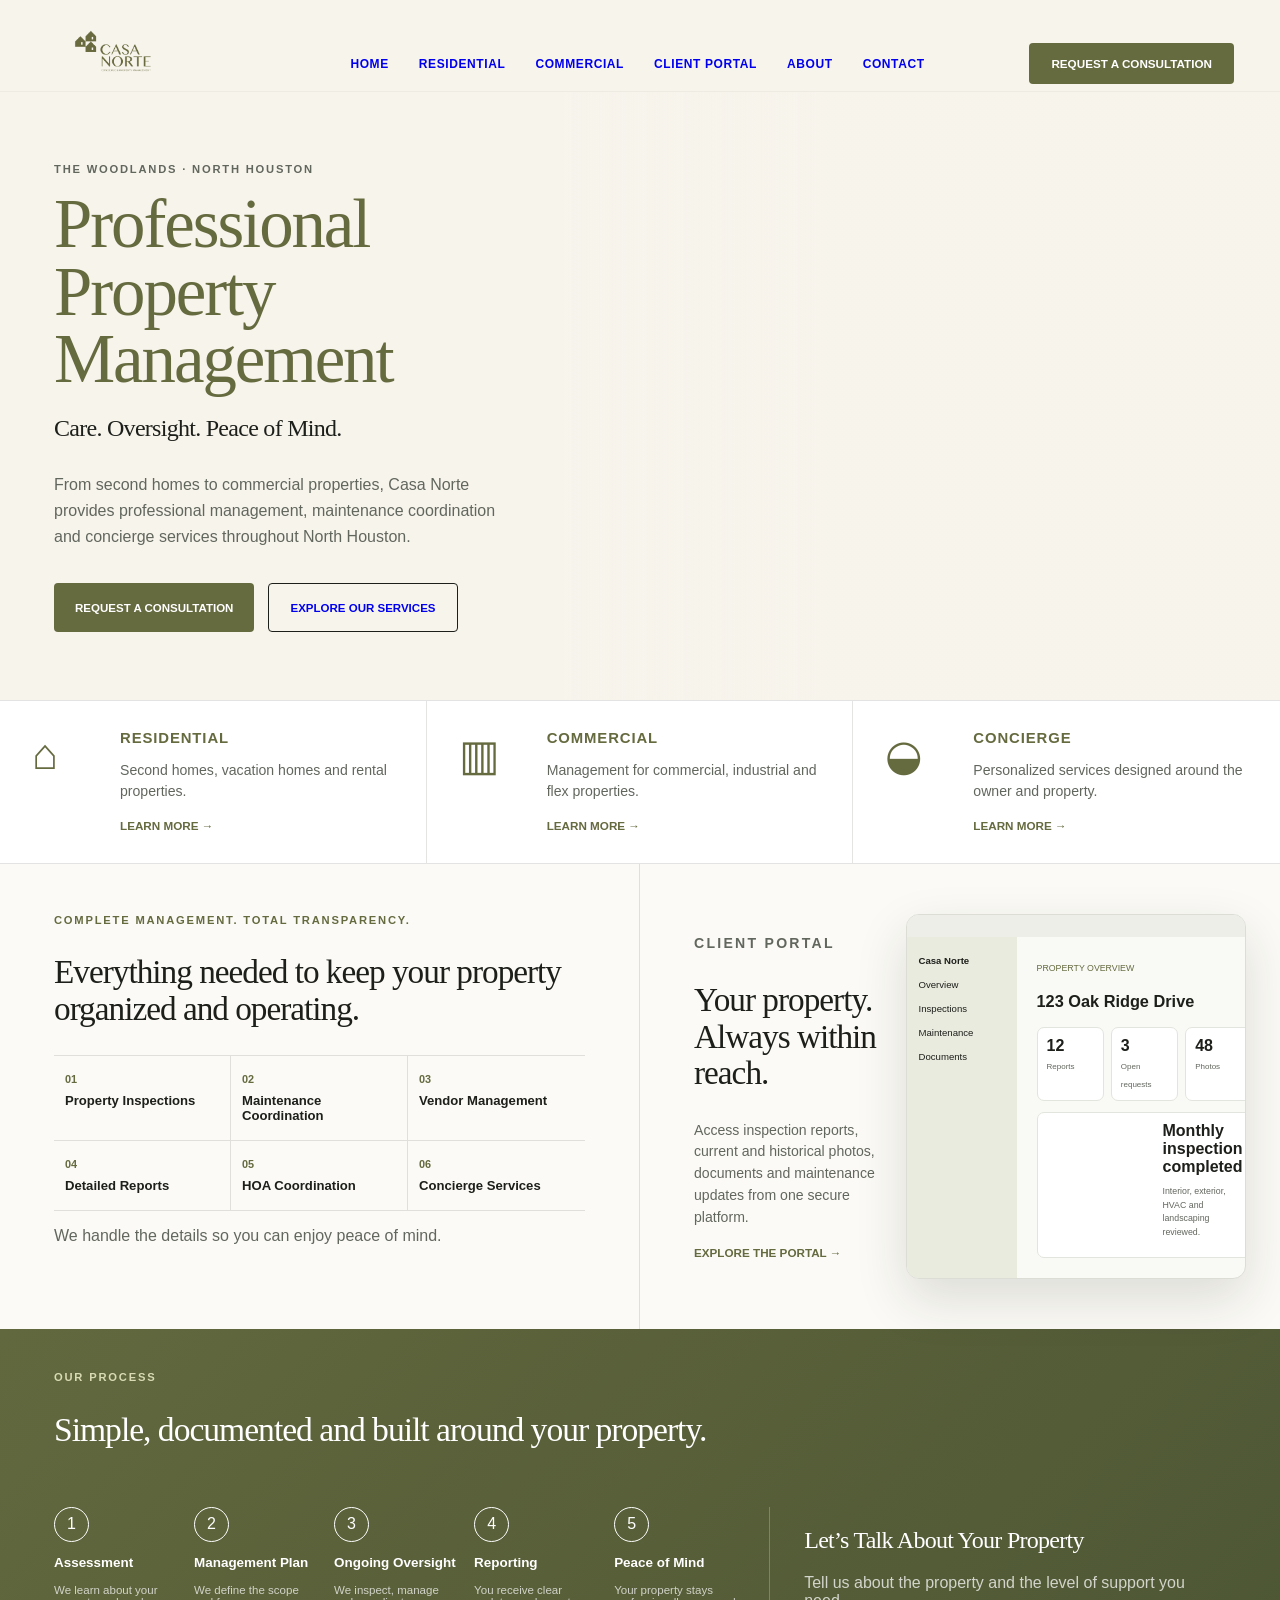
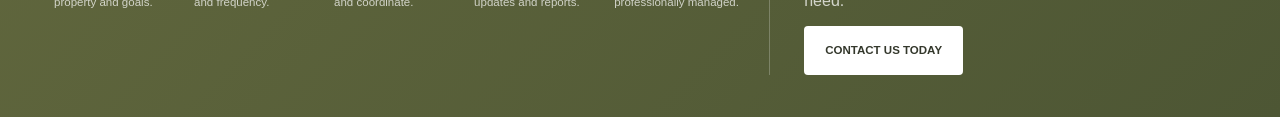
==== commit ed2924d9: "Replace initial demo with Casa Norte V2 design" ====
--- a/index.html
+++ b/index.html
@@ -1,461 +1,8 @@
-<!doctype html>
-<html lang="en">
-<head>
-  <meta charset="utf-8">
-  <meta name="viewport" content="width=device-width, initial-scale=1">
-  <title>Casa Norte | Property Management in The Woodlands & North Houston</title>
-  <meta name="description" content="Boutique property management for second homes, long-term rentals, short-term rentals and commercial properties in The Woodlands, North Houston and surrounding areas.">
-  <link rel="canonical" href="https://www.casanorte.us/">
-  <meta name="theme-color" content="#62643a">
-
-  <meta property="og:type" content="website">
-  <meta property="og:title" content="Casa Norte | Concierge & Property Management">
-  <meta property="og:description" content="Professional care, oversight and management for residential and commercial properties in North Houston.">
-  <meta property="og:url" content="https://www.casanorte.us/">
-  <meta property="og:image" content="https://www.casanorte.us/assets/casa-norte-logo.png">
-
-  <link rel="icon" href="assets/casa-norte-logo.png">
-  <link rel="stylesheet" href="styles.css">
-
-  <!-- Structured data helps search engines and AI systems identify the business, services and service area. -->
-  <script type="application/ld+json">
-  {
-    "@context": "https://schema.org",
-    "@graph": [
-      {
-        "@type": ["LocalBusiness", "ProfessionalService"],
-        "@id": "https://www.casanorte.us/#business",
-        "name": "Casa Norte Concierge & Property Management",
-        "url": "https://www.casanorte.us/",
-        "logo": "https://www.casanorte.us/assets/casa-norte-logo.png",
-        "image": "https://www.casanorte.us/assets/casa-norte-logo.png",
-        "email": "info@casanorte.us",
-        "description": "Boutique property management for second homes, vacation homes, long-term rentals, short-term rentals and commercial properties in The Woodlands and North Houston.",
-        "areaServed": [
-          "The Woodlands, Texas",
-          "Spring, Texas",
-          "Conroe, Texas",
-          "Magnolia, Texas",
-          "Tomball, Texas",
-          "North Houston, Texas"
-        ],
-        "serviceType": [
-          "Second home property management",
-          "Vacation home property management",
-          "Long-term rental property management",
-          "Short-term rental property management",
-          "Commercial property management",
-          "Maintenance coordination",
-          "Property inspections"
-        ],
-        "sameAs": [
-          "https://www.instagram.com/casanortemgmt/"
-        ]
-      },
-      {
-        "@type": "WebSite",
-        "@id": "https://www.casanorte.us/#website",
-        "url": "https://www.casanorte.us/",
-        "name": "Casa Norte",
-        "publisher": {"@id": "https://www.casanorte.us/#business"},
-        "inLanguage": ["en", "es"]
-      },
-      {
-        "@type": "FAQPage",
-        "@id": "https://www.casanorte.us/#faq",
-        "mainEntity": [
-          {
-            "@type": "Question",
-            "name": "What types of properties does Casa Norte manage?",
-            "acceptedAnswer": {
-              "@type": "Answer",
-              "text": "Casa Norte manages second homes, vacation homes, long-term rentals, short-term rentals and select commercial properties, including flex and small industrial properties."
-            }
-          },
-          {
-            "@type": "Question",
-            "name": "How do owners receive property updates?",
-            "acceptedAnswer": {
-              "@type": "Answer",
-              "text": "Owners receive documented inspection reports, current and historical photos, maintenance updates, work-order information and property documents through a secure client platform."
-            }
-          },
-          {
-            "@type": "Question",
-            "name": "What areas does Casa Norte serve?",
-            "acceptedAnswer": {
-              "@type": "Answer",
-              "text": "Casa Norte serves The Woodlands, Spring, Conroe, Magnolia, Tomball and selected areas of North Houston."
-            }
-          }
-        ]
-      }
-    ]
-  }
-  </script>
-</head>
-<body>
-  <a class="skip-link" href="#main">Skip to content</a>
-
-  <header class="site-header" id="top">
-    <div class="container nav-wrap">
-      <a class="brand" href="#top" aria-label="Casa Norte home">
-        <img src="assets/casa-norte-logo.png" alt="Casa Norte Concierge and Property Management">
-      </a>
-
-      <button class="menu-toggle" type="button" aria-expanded="false" aria-controls="site-nav">
-        <span></span><span></span><span></span>
-        <span class="sr-only">Open menu</span>
-      </button>
-
-      <nav id="site-nav" class="site-nav" aria-label="Primary navigation">
-        <a href="#property-types">Property Types</a>
-        <a href="#services">Services</a>
-        <a href="#portal">Client Portal</a>
-        <a href="#about">About</a>
-        <a class="nav-cta" href="#contact">Request a Consultation</a>
-      </nav>
-    </div>
-  </header>
-
-  <main id="main">
-    <section class="hero">
-      <div class="hero-media" role="img" aria-label="Modern residential home in The Woodlands area"></div>
-      <div class="hero-overlay"></div>
-      <div class="container hero-content">
-        <p class="eyebrow light">The Woodlands · North Houston</p>
-        <h1>Property management built around your property.</h1>
-        <p class="hero-copy">
-          Professional care, oversight and management for second homes, rental properties
-          and commercial spaces.
-        </p>
-        <div class="button-row">
-          <a class="button button-primary" href="#contact">Request a Consultation</a>
-          <a class="button button-ghost" href="#property-types">Explore Our Services</a>
-        </div>
-      </div>
-      <div class="hero-note">
-        <span>Residential</span><span>Rental</span><span>Commercial</span>
-      </div>
-    </section>
-
-    <section class="section intro" aria-labelledby="intro-title">
-      <div class="container split intro-grid">
-        <div>
-          <p class="eyebrow">More than maintenance</p>
-          <h2 id="intro-title">Local oversight. Clear reporting. Fewer surprises.</h2>
-        </div>
-        <div class="intro-copy">
-          <p>
-            Whether your property is a second home, an income-producing rental or a commercial
-            asset, Casa Norte helps keep it organized, maintained and operating as intended.
-          </p>
-          <p>
-            We combine personal attention with documented inspections, reliable vendor
-            coordination and a secure platform that keeps owners informed.
-          </p>
-        </div>
-      </div>
-    </section>
-
-    <section class="section section-soft" id="property-types" aria-labelledby="types-title">
-      <div class="container">
-        <div class="section-heading">
-          <p class="eyebrow">Property types</p>
-          <h2 id="types-title">The right management for the way your property is used.</h2>
-        </div>
-
-        <div class="property-grid">
-          <article class="property-card property-home">
-            <div class="property-card-image"></div>
-            <div class="property-card-body">
-              <p class="card-number">01</p>
-              <h3>Second & Vacation Homes</h3>
-              <p>Scheduled inspections, property care and preparation so your home is ready when you are.</p>
-              <ul>
-                <li>Documented property visits</li>
-                <li>Maintenance and vendor coordination</li>
-                <li>Mail, landscaping and seasonal preparation</li>
-                <li>Pre-arrival home preparation</li>
-              </ul>
-            </div>
-          </article>
-
-          <article class="property-card property-rental">
-            <div class="property-card-image"></div>
-            <div class="property-card-body">
-              <p class="card-number">02</p>
-              <h3>Rental Properties</h3>
-              <p>Structured support for long-term and short-term residential rental properties.</p>
-              <ul>
-                <li>Tenant and guest communication</li>
-                <li>Rent and operational reporting</li>
-                <li>Turnovers, inspections and maintenance</li>
-                <li>Vendor and service coordination</li>
-              </ul>
-            </div>
-          </article>
-
-          <article class="property-card property-commercial">
-            <div class="property-card-image"></div>
-            <div class="property-card-body">
-              <p class="card-number">03</p>
-              <h3>Commercial Properties</h3>
-              <p>Operational management for flex warehouses, small industrial and select commercial assets.</p>
-              <ul>
-                <li>Tenant coordination and rule enforcement</li>
-                <li>Parking and common-area oversight</li>
-                <li>Property inspections and reporting</li>
-                <li>Maintenance and vendor supervision</li>
-              </ul>
-            </div>
-          </article>
-        </div>
-      </div>
-    </section>
-
-    <section class="section services" id="services" aria-labelledby="services-title">
-      <div class="container">
-        <div class="section-heading narrow">
-          <p class="eyebrow">What we manage</p>
-          <h2 id="services-title">One local team for the details that keep a property running.</h2>
-        </div>
-
-        <div class="service-list">
-          <article>
-            <span class="service-icon">01</span>
-            <div>
-              <h3>Property Oversight</h3>
-              <p>Scheduled inspections, photographic documentation, issue identification and owner reporting.</p>
-            </div>
-          </article>
-          <article>
-            <span class="service-icon">02</span>
-            <div>
-              <h3>Maintenance Coordination</h3>
-              <p>Vendor sourcing, estimates, scheduling, access, supervision and documented follow-up.</p>
-            </div>
-          </article>
-          <article>
-            <span class="service-icon">03</span>
-            <div>
-              <h3>Property Operations</h3>
-              <p>Tenant support, HOA communication, rule enforcement, correspondence and document organization.</p>
-            </div>
-          </article>
-          <article>
-            <span class="service-icon">04</span>
-            <div>
-              <h3>Home & Arrival Services</h3>
-              <p>Cleaning, landscaping, seasonal readiness, groceries and personalized home preparation.</p>
-            </div>
-          </article>
-        </div>
-      </div>
-    </section>
-
-    <section class="section portal" id="portal" aria-labelledby="portal-title">
-      <div class="container portal-grid">
-        <div class="portal-content">
-          <p class="eyebrow light">Casa Norte Client Portal</p>
-          <h2 id="portal-title">Your property. Always within reach.</h2>
-          <p>
-            Every management client receives access to a secure platform with a clear,
-            organized history of the property and the work performed.
-          </p>
-
-          <div class="portal-features">
-            <span>Inspection reports</span>
-            <span>Current and historical photos</span>
-            <span>Maintenance requests</span>
-            <span>Vendor and work-order updates</span>
-            <span>Property documents</span>
-            <span>Service history</span>
-          </div>
-        </div>
-
-        <div class="portal-mockup" aria-label="Example Casa Norte property dashboard">
-          <div class="mockup-top">
-            <div><i></i><i></i><i></i></div>
-            <span>Property Overview</span>
-          </div>
-          <div class="mockup-body">
-            <aside>
-              <strong>Casa Norte</strong>
-              <span>Overview</span>
-              <span>Inspections</span>
-              <span>Maintenance</span>
-              <span>Documents</span>
-            </aside>
-            <div class="mockup-main">
-              <p class="mock-label">Welcome back</p>
-              <h3>Your Property</h3>
-              <div class="mock-cards">
-                <div><b>2</b><small>Open requests</small></div>
-                <div><b>12</b><small>Inspection reports</small></div>
-                <div><b>48</b><small>Property photos</small></div>
-              </div>
-              <div class="mock-report">
-                <div class="mock-photo"></div>
-                <div>
-                  <strong>Monthly inspection completed</strong>
-                  <p>Interior, exterior, HVAC, plumbing and landscaping reviewed.</p>
-                  <span>View report →</span>
-                </div>
-              </div>
-            </div>
-          </div>
-        </div>
-      </div>
-    </section>
-
-    <section class="section process" aria-labelledby="process-title">
-      <div class="container">
-        <div class="section-heading">
-          <p class="eyebrow">How it works</p>
-          <h2 id="process-title">A clear process from assessment to ongoing reporting.</h2>
-        </div>
-
-        <ol class="process-grid">
-          <li><span>01</span><h3>Property Assessment</h3><p>We document the property, systems, service needs and owner priorities.</p></li>
-          <li><span>02</span><h3>Management Plan</h3><p>We define the inspection frequency, responsibilities and service scope.</p></li>
-          <li><span>03</span><h3>Ongoing Oversight</h3><p>Our team performs visits, coordinates vendors and responds to issues.</p></li>
-          <li><span>04</span><h3>Owner Reporting</h3><p>You receive photos, reports, updates and service history through the portal.</p></li>
-        </ol>
-      </div>
-    </section>
-
-    <section class="section section-soft" id="about" aria-labelledby="about-title">
-      <div class="container about-grid">
-        <div class="about-image" role="img" aria-label="Casa Norte team reviewing a property"></div>
-        <div class="about-content">
-          <p class="eyebrow">Boutique by design</p>
-          <h2 id="about-title">Personal management supported by professional systems.</h2>
-          <p>
-            Casa Norte is a family-owned and family-operated property management company
-            serving The Woodlands and North Houston.
-          </p>
-          <p>
-            We pair direct communication and local presence with documented processes,
-            clear approvals and technology that gives every owner better visibility into
-            the condition and operation of the property.
-          </p>
-          <blockquote>
-            “Your property should never feel like a ticket number.”
-          </blockquote>
-        </div>
-      </div>
-    </section>
-
-    <section class="section service-area" aria-labelledby="area-title">
-      <div class="container area-grid">
-        <div>
-          <p class="eyebrow">Service area</p>
-          <h2 id="area-title">Local property management across North Houston.</h2>
-          <p>Primary service areas include:</p>
-        </div>
-        <div class="area-list">
-          <span>The Woodlands</span>
-          <span>Spring</span>
-          <span>Conroe</span>
-          <span>Magnolia</span>
-          <span>Tomball</span>
-          <span>North Houston</span>
-        </div>
-      </div>
-    </section>
-
-    <section class="section faq" aria-labelledby="faq-title">
-      <div class="container faq-grid">
-        <div>
-          <p class="eyebrow">Frequently asked</p>
-          <h2 id="faq-title">Clear answers for property owners.</h2>
-          <p class="faq-intro">
-            These direct answers also make the site easier for search engines and AI assistants
-            to understand and cite accurately.
-          </p>
-        </div>
-        <div class="accordion">
-          <details open>
-            <summary>What types of properties does Casa Norte manage?</summary>
-            <p>We manage second homes, vacation homes, long-term rentals, short-term rentals and select commercial properties, including flex and small industrial assets.</p>
-          </details>
-          <details>
-            <summary>How do I receive inspection and maintenance updates?</summary>
-            <p>Management clients receive reports, photos, maintenance updates, service history and documents through our secure client platform, supplemented by direct communication from our team.</p>
-          </details>
-          <details>
-            <summary>Does Casa Norte perform repairs directly?</summary>
-            <p>We coordinate qualified external providers, obtain owner authorization, manage property access and supervise approved work. Provider costs and applicable coordination fees are disclosed separately.</p>
-          </details>
-          <details>
-            <summary>Can services be customized?</summary>
-            <p>Yes. The management scope is based on the property type, inspection frequency, operational needs and the level of involvement the owner wants to delegate.</p>
-          </details>
-        </div>
-      </div>
-    </section>
-
-    <section class="section contact" id="contact" aria-labelledby="contact-title">
-      <div class="container contact-grid">
-        <div>
-          <p class="eyebrow light">Start a conversation</p>
-          <h2 id="contact-title">Tell us about your property.</h2>
-          <p>
-            Share the property type, location and the support you need. We will recommend
-            a management scope designed around the asset.
-          </p>
-          <div class="contact-details">
-            <a href="mailto:info@casanorte.us">info@casanorte.us</a>
-            <span>The Woodlands, Texas</span>
-          </div>
-        </div>
-
-        <form class="contact-form" action="https://formspree.io/f/REPLACE_WITH_FORM_ID" method="post">
-          <label>
-            Name
-            <input type="text" name="name" autocomplete="name" required>
-          </label>
-          <label>
-            Email
-            <input type="email" name="email" autocomplete="email" required>
-          </label>
-          <label>
-            Property type
-            <select name="property_type">
-              <option>Second or vacation home</option>
-              <option>Long-term rental</option>
-              <option>Short-term rental</option>
-              <option>Commercial property</option>
-              <option>Other</option>
-            </select>
-          </label>
-          <label>
-            How can we help?
-            <textarea name="message" rows="4" required></textarea>
-          </label>
-          <button class="button button-primary" type="submit">Request a Consultation</button>
-          <small>Demo form: replace the Formspree ID before publishing.</small>
-        </form>
-      </div>
-    </section>
-  </main>
-
-  <footer class="site-footer">
-    <div class="container footer-grid">
-      <img src="assets/casa-norte-logo.png" alt="Casa Norte">
-      <p>Boutique property management for residential and commercial properties in North Houston.</p>
-      <div>
-        <a href="mailto:info@casanorte.us">info@casanorte.us</a>
-        <a href="https://www.instagram.com/casanortemgmt/">Instagram</a>
-      </div>
-    </div>
-    <div class="container footer-bottom">
-      <span>© <span id="year"></span> Casa Norte. All rights reserved.</span>
-      <a href="privacy.html">Privacy</a>
-    </div>
-  </footer>
-
-  <script src="main.js"></script>
-</body>
-</html>
+<!doctype html><html lang="en"><head><meta charset="utf-8"><meta name="viewport" content="width=device-width,initial-scale=1"><title>Casa Norte | Property Management</title><meta name="description" content="Boutique property management for residential, rental and commercial properties in The Woodlands and North Houston."><link rel="stylesheet" href="assets/css/styles.css"><link rel="icon" href="assets/images/casa-norte-logo.png"></head><body>
+<header class="site-header"><a class="brand" href="#top"><img src="assets/images/casa-norte-logo.png" alt="Casa Norte"></a><nav><a href="#top">Home</a><a href="#residential">Residential</a><a href="#commercial">Commercial</a><a href="#portal">Client Portal</a><a href="#about">About</a><a href="#contact">Contact</a></nav><a class="header-cta" href="#contact">Request a Consultation</a></header>
+<main id="top">
+<section class="hero"><div class="hero-copy"><p class="overline">The Woodlands · North Houston</p><h1>Professional Property Management</h1><h2>Care. Oversight. Peace of Mind.</h2><p>From second homes to commercial properties, Casa Norte provides professional management, maintenance coordination and concierge services throughout North Houston.</p><div class="actions"><a class="btn primary" href="#contact">Request a Consultation</a><a class="btn secondary" href="#services">Explore Our Services</a></div></div><div class="hero-image"></div></section>
+<section class="bands"><article id="residential"><div class="icon">⌂</div><div><h3>Residential</h3><p>Second homes, vacation homes and rental properties.</p><a href="#services">Learn more →</a></div></article><article id="commercial"><div class="icon">▥</div><div><h3>Commercial</h3><p>Management for commercial, industrial and flex properties.</p><a href="#services">Learn more →</a></div></article><article><div class="icon">◒</div><div><h3>Concierge</h3><p>Personalized services designed around the owner and property.</p><a href="#services">Learn more →</a></div></article></section>
+<section class="middle" id="services"><div class="services"><p class="overline">Complete management. Total transparency.</p><h2>Everything needed to keep your property organized and operating.</h2><div class="service-grid"><div><span>01</span><b>Property Inspections</b></div><div><span>02</span><b>Maintenance Coordination</b></div><div><span>03</span><b>Vendor Management</b></div><div><span>04</span><b>Detailed Reports</b></div><div><span>05</span><b>HOA Coordination</b></div><div><span>06</span><b>Concierge Services</b></div></div><p class="muted">We handle the details so you can enjoy peace of mind.</p></div><div class="portal" id="portal"><div><p class="overline">Client Portal</p><h2>Your property. Always within reach.</h2><p>Access inspection reports, current and historical photos, documents and maintenance updates from one secure platform.</p><a href="#contact">Explore the portal →</a></div><div class="device"><div class="device-top"></div><div class="screen"><aside><b>Casa Norte</b><span>Overview</span><span>Inspections</span><span>Maintenance</span><span>Documents</span></aside><div class="dash"><small>PROPERTY OVERVIEW</small><h3>123 Oak Ridge Drive</h3><div class="cards"><div><b>12</b><span>Reports</span></div><div><b>3</b><span>Open requests</span></div><div><b>48</b><span>Photos</span></div></div><div class="report"><div class="photo"></div><div><b>Monthly inspection completed</b><p>Interior, exterior, HVAC and landscaping reviewed.</p></div></div></div></div></div></div></section>
+<section class="process"><div class="process-title"><p class="overline light">Our Process</p><h2>Simple, documented and built around your property.</h2></div><ol><li><span>1</span><h3>Assessment</h3><p>We learn about your property and goals.</p></li><li><span>2</span><h3>Management Plan</h3><p>We define the scope and frequency.</p></li><li><span>3</span><h3>Ongoing Oversight</h3><p>We inspect, manage and coordinate.</p></li><li><span>4</span><h3>Reporting</h3><p>You receive clear updates and reports.</p></li><li><span>5</span><h3>Peace of Mind</h3><p>Your property stays professionally managed.</p></li></ol><div class="cta" id="contact"><h2>Let’s Talk About Your Property</h2><p>Tell us about the property and the level of support you need.</p><a class="btn lightbtn" href="mailto:info@casanorte.us">Contact Us Today</a></div></section>
+</main></body></html>
--- a/assets/css/styles.css
+++ b/assets/css/styles.css
@@ -0,0 +1 @@
+:root{--cream:#f7f4ec;--paper:#fbfaf6;--olive:#666a3f;--dark:#34382c;--ink:#1d1f1a;--muted:#62675e;--line:rgba(29,31,26,.12)}*{box-sizing:border-box}body{margin:0;background:var(--paper);color:var(--ink);font-family:Inter,-apple-system,BlinkMacSystemFont,"Segoe UI",sans-serif}.site-header{height:92px;display:grid;grid-template-columns:240px 1fr 245px;align-items:center;padding:0 46px;background:rgba(247,244,236,.98);position:sticky;top:0;z-index:10;border-bottom:1px solid rgba(0,0,0,.04)}.brand img{width:160px}.site-header nav{display:flex;justify-content:center;gap:30px}.site-header nav a{text-decoration:none;text-transform:uppercase;font-size:.75rem;font-weight:700;letter-spacing:.05em}.header-cta{justify-self:end;text-decoration:none;background:var(--olive);color:#fff;padding:14px 22px;border-radius:4px;text-transform:uppercase;font-size:.73rem;font-weight:800}.hero{min-height:585px;display:grid;grid-template-columns:44% 56%;background:var(--cream)}.hero-copy{padding:68px 54px;display:flex;flex-direction:column;justify-content:center}.overline{margin:0 0 13px;color:var(--olive);font-size:.7rem;font-weight:800;letter-spacing:.16em;text-transform:uppercase}.hero h1,.hero h2,.middle h2,.process h2{font-family:Georgia,"Times New Roman",serif;font-weight:500;letter-spacing:-.03em}.hero h1{font-size:4.3rem;line-height:.98;margin:0;color:var(--olive)}.hero h2{font-size:1.5rem;margin:22px 0 14px}.hero p{max-width:560px;color:var(--muted);line-height:1.62}.actions{display:flex;gap:14px;margin-top:17px}.btn{display:inline-flex;align-items:center;justify-content:center;min-height:49px;padding:0 21px;text-decoration:none;border-radius:4px;text-transform:uppercase;font-size:.72rem;font-weight:800}.primary{background:var(--olive);color:#fff}.secondary{border:1px solid var(--ink)}.hero-image{background:linear-gradient(90deg,rgba(247,244,236,.7),rgba(247,244,236,.08) 36%),url('https://images.unsplash.com/photo-1600585154340-be6161a56a0c?auto=format&fit=crop&w=1800&q=92') center/cover}.bands{display:grid;grid-template-columns:repeat(3,1fr);background:#fff;border-top:1px solid var(--line);border-bottom:1px solid var(--line)}.bands article{display:grid;grid-template-columns:70px 1fr;gap:18px;padding:29px 32px;border-right:1px solid var(--line)}.bands article:last-child{border-right:0}.bands h3{text-transform:uppercase;color:var(--olive);font-size:.93rem;letter-spacing:.06em;margin:0 0 7px}.bands p{color:var(--muted);font-size:.88rem;line-height:1.5}.bands a{color:var(--olive);text-decoration:none;text-transform:uppercase;font-size:.73rem;font-weight:800}.icon{font-size:2.7rem;color:var(--olive)}.middle{display:grid;grid-template-columns:1fr 1fr}.services,.portal{padding:50px 54px}.services{border-right:1px solid var(--line)}.middle h2{font-size:2.08rem;line-height:1.1}.service-grid{display:grid;grid-template-columns:repeat(3,1fr);border-top:1px solid var(--line);border-bottom:1px solid var(--line)}.service-grid div{padding:17px 11px;border-right:1px solid var(--line);display:flex;flex-direction:column;gap:8px}.service-grid div:nth-child(3n){border-right:0}.service-grid div:nth-child(-n+3){border-bottom:1px solid var(--line)}.service-grid span{font-size:.68rem;color:var(--olive);font-weight:800}.service-grid b{font-size:.82rem}.muted{color:var(--muted)}.portal{display:grid;grid-template-columns:36% 64%;gap:20px;align-items:center}.portal p{color:var(--muted);font-size:.88rem;line-height:1.55}.portal a{color:var(--olive);text-decoration:none;text-transform:uppercase;font-size:.73rem;font-weight:800}.device{background:#f9faf6;border:1px solid #dcded6;border-radius:13px;box-shadow:0 20px 52px rgba(34,39,29,.14);overflow:hidden}.device-top{height:22px;background:#eceee7}.screen{display:grid;grid-template-columns:110px 1fr;min-height:270px}.screen aside{background:#e9ebdf;padding:18px 12px;display:flex;flex-direction:column;gap:13px;font-size:.6rem}.dash{padding:20px}.dash small{font-size:.55rem;color:var(--olive)}.dash h3{font-size:1.02rem}.cards{display:grid;grid-template-columns:repeat(3,1fr);gap:7px}.cards div{background:#fff;border:1px solid #e2e5dd;border-radius:7px;padding:9px}.cards b{display:block}.cards span{font-size:.5rem;color:var(--muted)}.report{display:grid;grid-template-columns:105px 1fr;gap:11px;margin-top:11px;padding:9px;border:1px solid #e2e5dd;border-radius:7px;background:#fff}.photo{background:url('https://images.unsplash.com/photo-1600566753086-00f18fb6b3ea?auto=format&fit=crop&w=600&q=88') center/cover;border-radius:5px}.report p{font-size:.55rem}.process{display:grid;grid-template-columns:1.2fr .8fr;gap:30px;padding:42px 54px;background:linear-gradient(135deg,#62683e,#4d5634);color:#fff}.process-title{grid-column:1/-1}.process-title h2{font-size:2.1rem}.light{color:#d8dbb4}.process ol{list-style:none;padding:0;margin:0;display:grid;grid-template-columns:repeat(5,1fr);gap:15px}.process li span{display:grid;place-items:center;width:35px;height:35px;border:1px solid #fff;border-radius:50%}.process li h3{font-size:.84rem}.process li p{font-size:.72rem;color:rgba(255,255,255,.72)}.cta{border-left:1px solid rgba(255,255,255,.24);padding-left:34px}.cta p{color:rgba(255,255,255,.74)}.lightbtn{background:#fff;color:var(--dark)}@media(max-width:980px){.site-header{grid-template-columns:1fr;padding:0 20px}.site-header nav,.header-cta{display:none}.hero{grid-template-columns:1fr}.hero-image{min-height:420px}.bands,.middle,.process{grid-template-columns:1fr}.portal{grid-template-columns:1fr}.process ol{grid-template-columns:1fr 1fr}.cta{border-left:0;border-top:1px solid rgba(255,255,255,.24);padding:24px 0 0}}@media(max-width:640px){.hero h1{font-size:3rem}.service-grid{grid-template-columns:1fr}.service-grid div{border-right:0;border-bottom:1px solid var(--line)}.screen{grid-template-columns:1fr}.screen aside{display:none}}
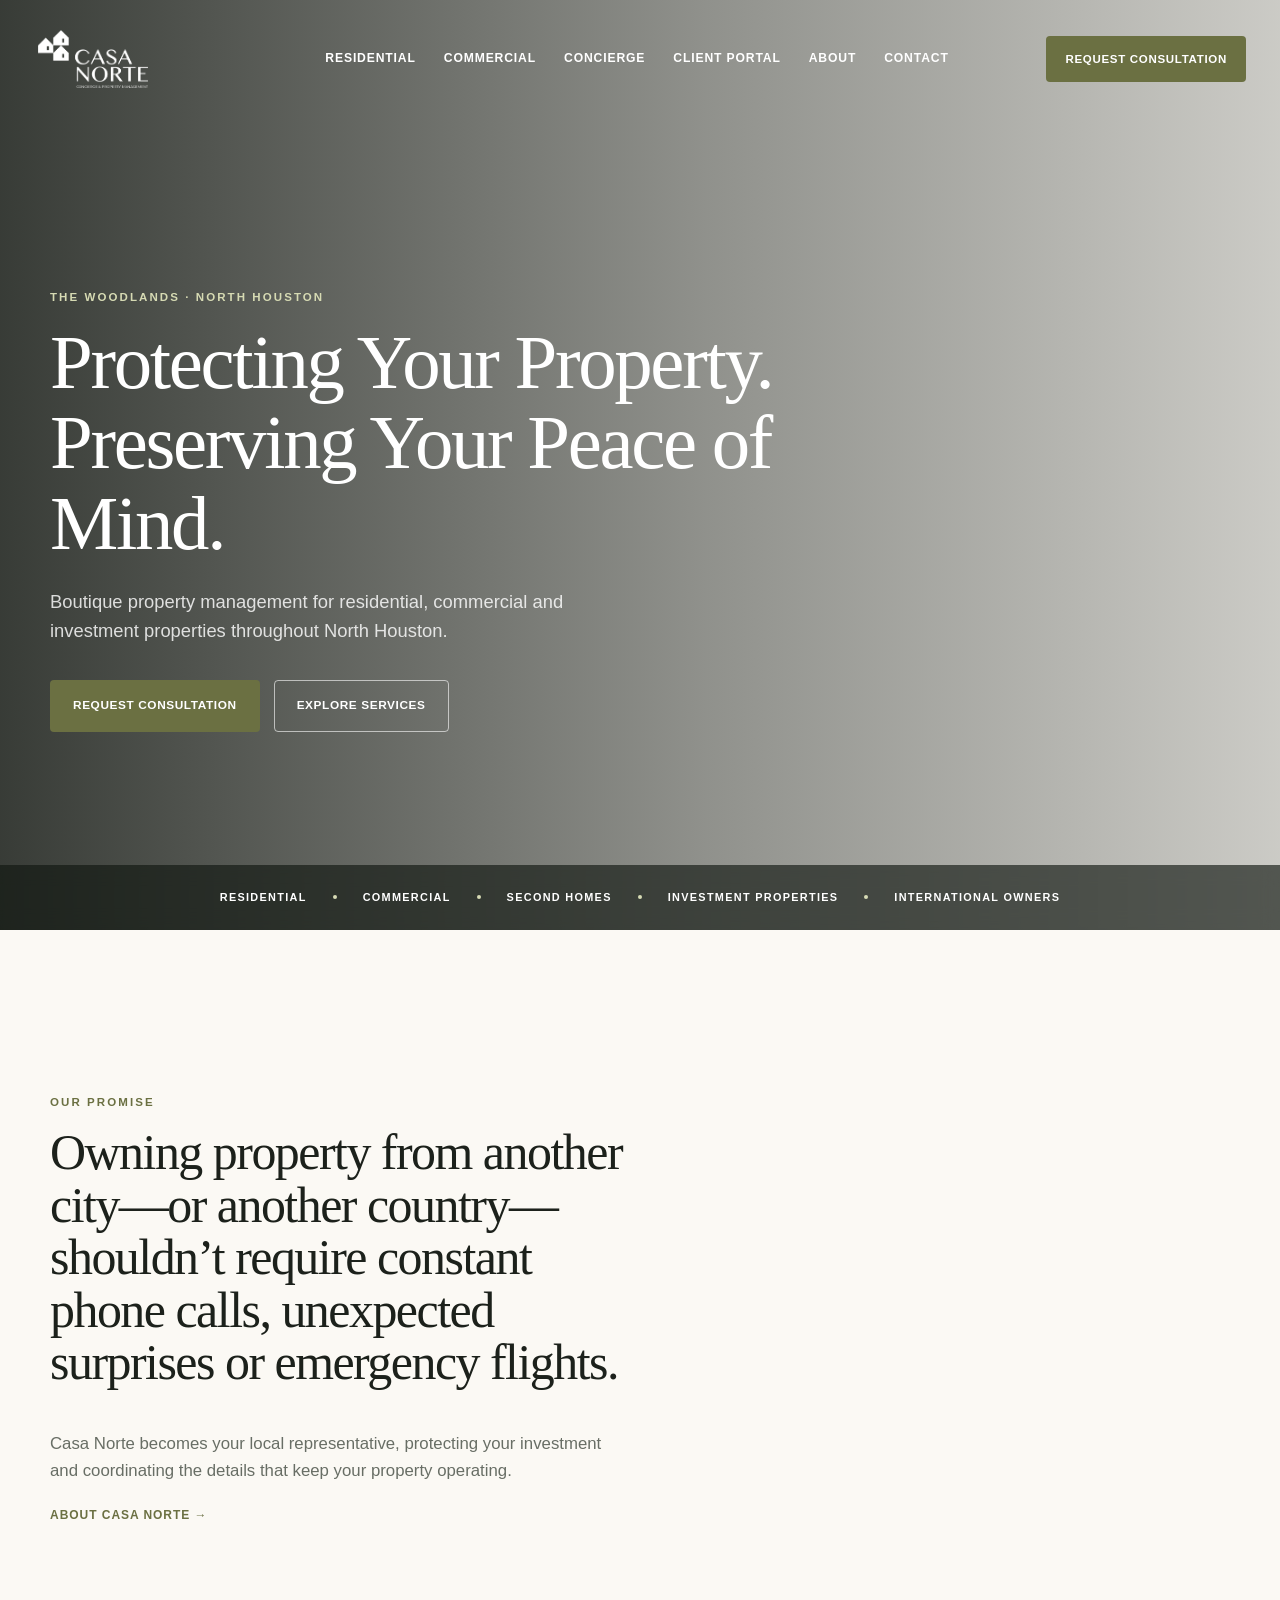
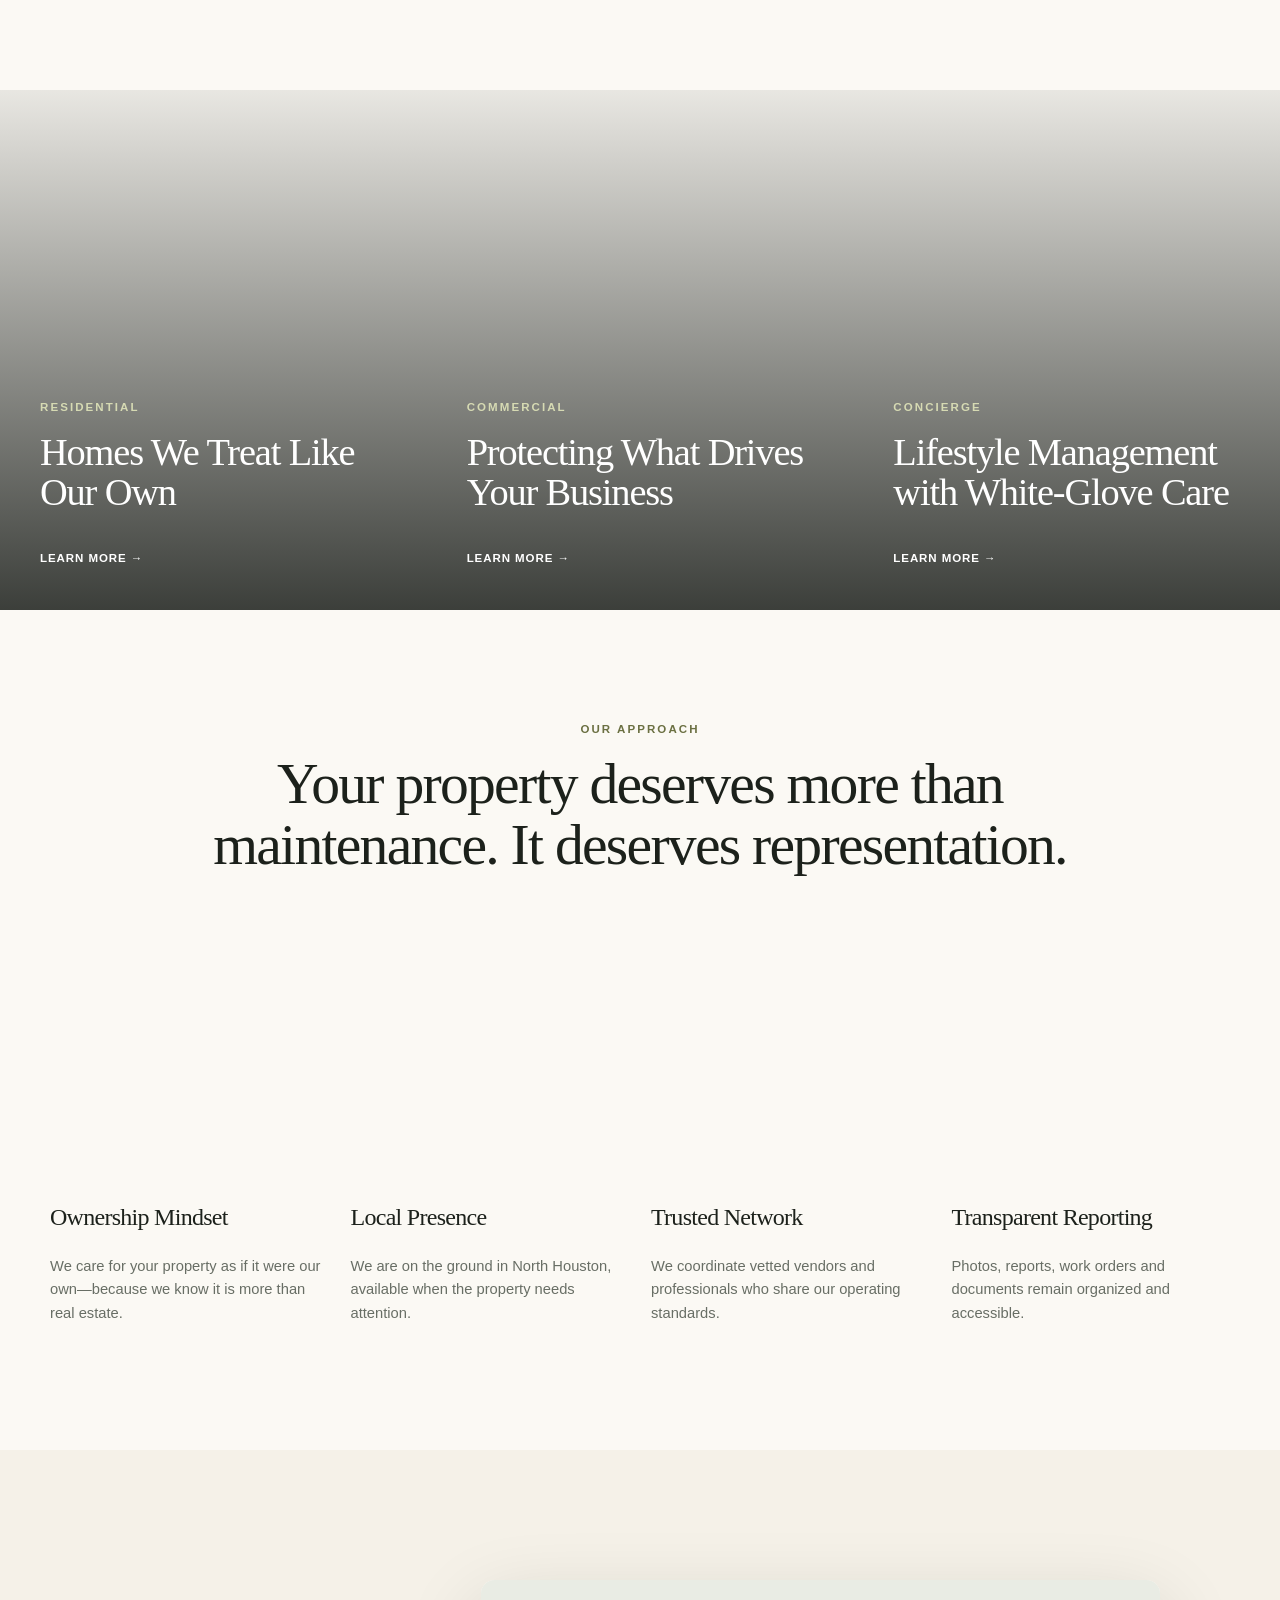
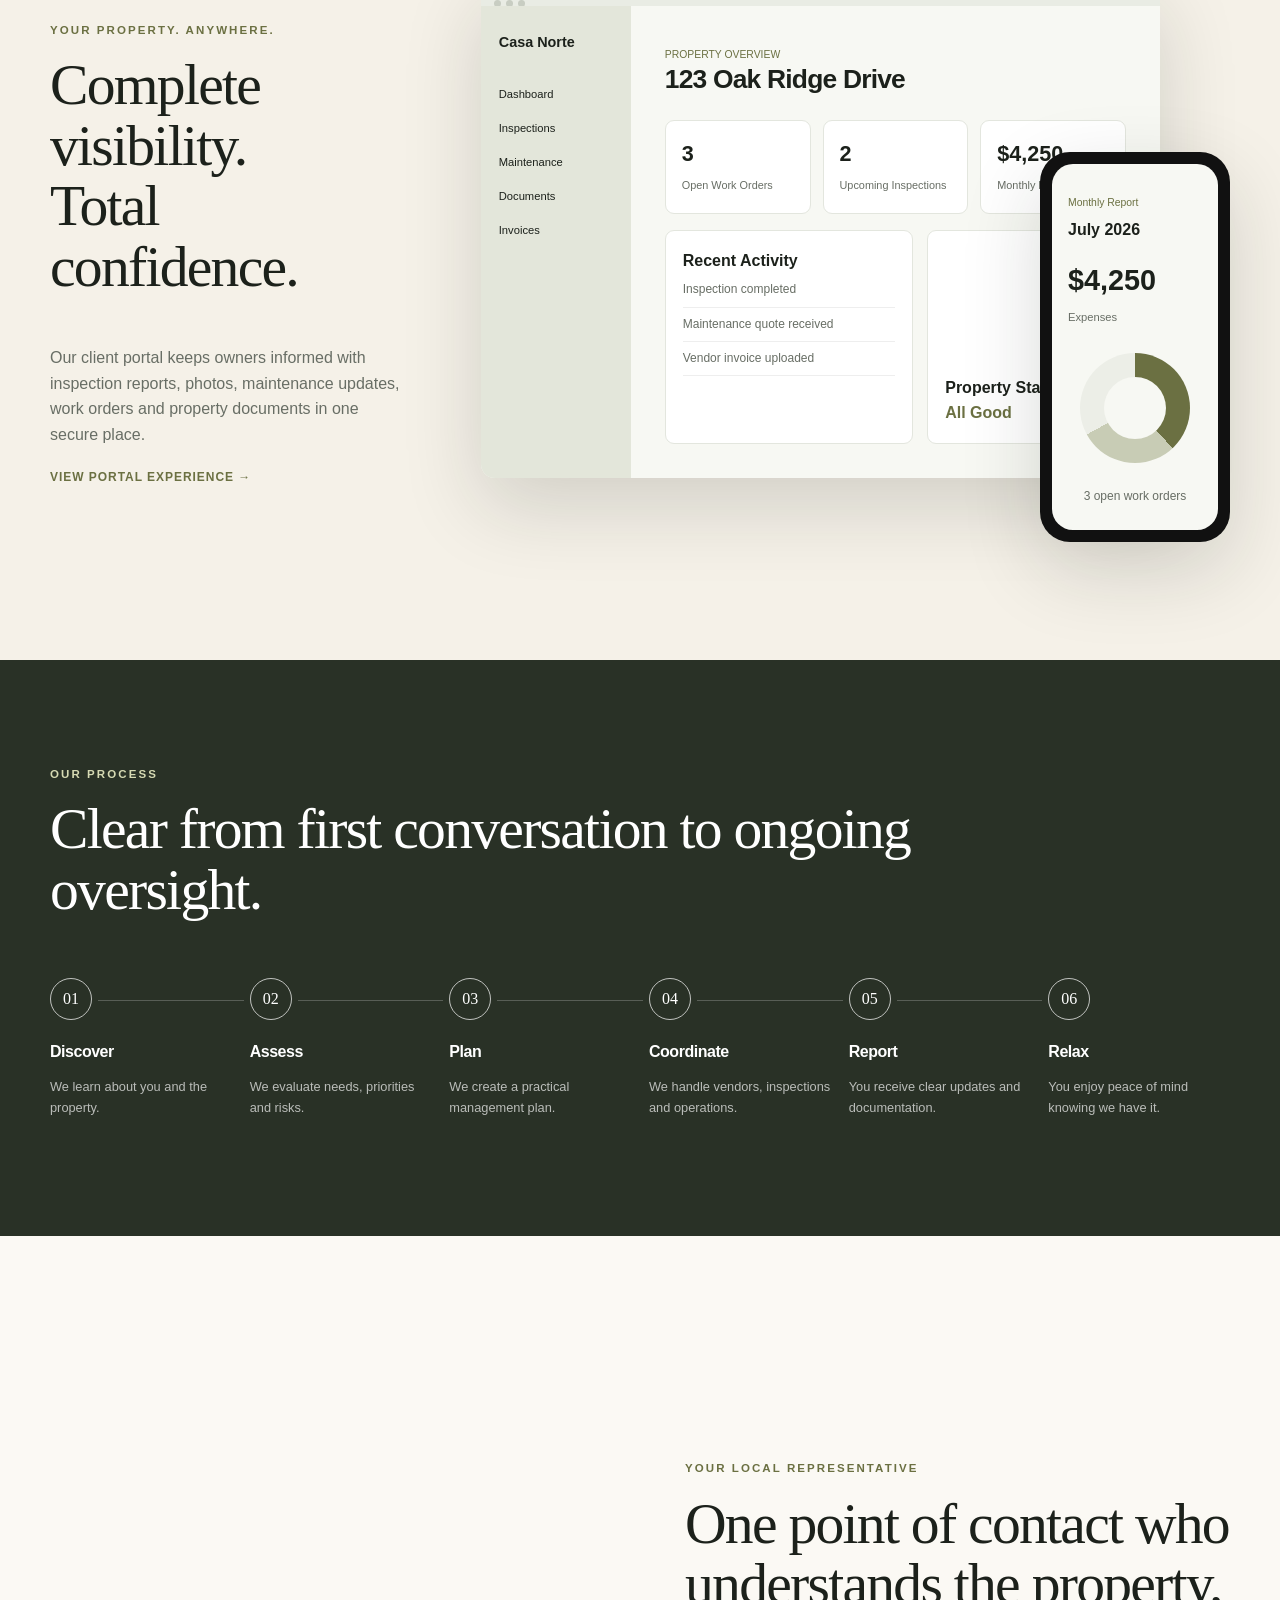
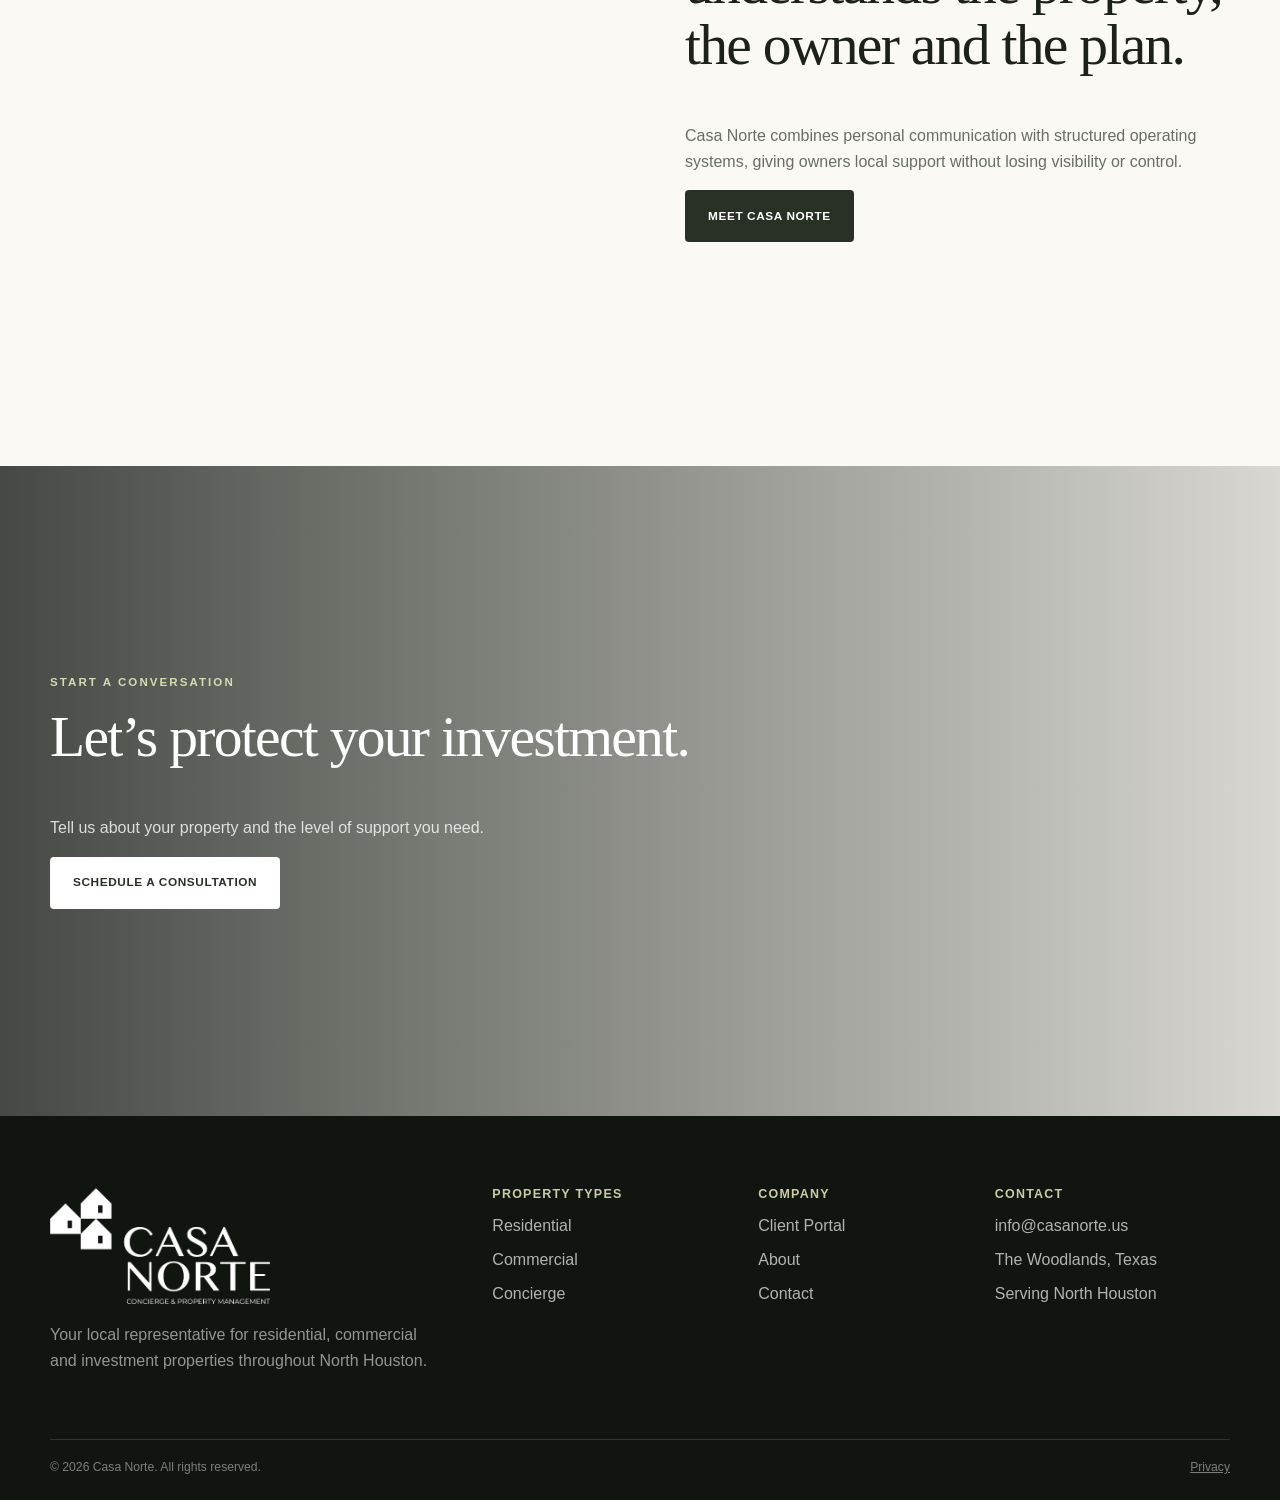
==== commit 62104252: "Deploy Casa Norte V3 redesign" ====
--- a/index.html
+++ b/index.html
@@ -1,8 +1,11 @@
-<!doctype html><html lang="en"><head><meta charset="utf-8"><meta name="viewport" content="width=device-width,initial-scale=1"><title>Casa Norte | Property Management</title><meta name="description" content="Boutique property management for residential, rental and commercial properties in The Woodlands and North Houston."><link rel="stylesheet" href="assets/css/styles.css"><link rel="icon" href="assets/images/casa-norte-logo.png"></head><body>
-<header class="site-header"><a class="brand" href="#top"><img src="assets/images/casa-norte-logo.png" alt="Casa Norte"></a><nav><a href="#top">Home</a><a href="#residential">Residential</a><a href="#commercial">Commercial</a><a href="#portal">Client Portal</a><a href="#about">About</a><a href="#contact">Contact</a></nav><a class="header-cta" href="#contact">Request a Consultation</a></header>
-<main id="top">
-<section class="hero"><div class="hero-copy"><p class="overline">The Woodlands · North Houston</p><h1>Professional Property Management</h1><h2>Care. Oversight. Peace of Mind.</h2><p>From second homes to commercial properties, Casa Norte provides professional management, maintenance coordination and concierge services throughout North Houston.</p><div class="actions"><a class="btn primary" href="#contact">Request a Consultation</a><a class="btn secondary" href="#services">Explore Our Services</a></div></div><div class="hero-image"></div></section>
-<section class="bands"><article id="residential"><div class="icon">⌂</div><div><h3>Residential</h3><p>Second homes, vacation homes and rental properties.</p><a href="#services">Learn more →</a></div></article><article id="commercial"><div class="icon">▥</div><div><h3>Commercial</h3><p>Management for commercial, industrial and flex properties.</p><a href="#services">Learn more →</a></div></article><article><div class="icon">◒</div><div><h3>Concierge</h3><p>Personalized services designed around the owner and property.</p><a href="#services">Learn more →</a></div></article></section>
-<section class="middle" id="services"><div class="services"><p class="overline">Complete management. Total transparency.</p><h2>Everything needed to keep your property organized and operating.</h2><div class="service-grid"><div><span>01</span><b>Property Inspections</b></div><div><span>02</span><b>Maintenance Coordination</b></div><div><span>03</span><b>Vendor Management</b></div><div><span>04</span><b>Detailed Reports</b></div><div><span>05</span><b>HOA Coordination</b></div><div><span>06</span><b>Concierge Services</b></div></div><p class="muted">We handle the details so you can enjoy peace of mind.</p></div><div class="portal" id="portal"><div><p class="overline">Client Portal</p><h2>Your property. Always within reach.</h2><p>Access inspection reports, current and historical photos, documents and maintenance updates from one secure platform.</p><a href="#contact">Explore the portal →</a></div><div class="device"><div class="device-top"></div><div class="screen"><aside><b>Casa Norte</b><span>Overview</span><span>Inspections</span><span>Maintenance</span><span>Documents</span></aside><div class="dash"><small>PROPERTY OVERVIEW</small><h3>123 Oak Ridge Drive</h3><div class="cards"><div><b>12</b><span>Reports</span></div><div><b>3</b><span>Open requests</span></div><div><b>48</b><span>Photos</span></div></div><div class="report"><div class="photo"></div><div><b>Monthly inspection completed</b><p>Interior, exterior, HVAC and landscaping reviewed.</p></div></div></div></div></div></div></section>
-<section class="process"><div class="process-title"><p class="overline light">Our Process</p><h2>Simple, documented and built around your property.</h2></div><ol><li><span>1</span><h3>Assessment</h3><p>We learn about your property and goals.</p></li><li><span>2</span><h3>Management Plan</h3><p>We define the scope and frequency.</p></li><li><span>3</span><h3>Ongoing Oversight</h3><p>We inspect, manage and coordinate.</p></li><li><span>4</span><h3>Reporting</h3><p>You receive clear updates and reports.</p></li><li><span>5</span><h3>Peace of Mind</h3><p>Your property stays professionally managed.</p></li></ol><div class="cta" id="contact"><h2>Let’s Talk About Your Property</h2><p>Tell us about the property and the level of support you need.</p><a class="btn lightbtn" href="mailto:info@casanorte.us">Contact Us Today</a></div></section>
-</main></body></html>
+<!doctype html><html lang="en"><head><meta charset="utf-8"><meta name="viewport" content="width=device-width,initial-scale=1"><title>Casa Norte | Property Management in The Woodlands & North Houston</title><meta name="description" content="Boutique property management for residential, commercial and investment properties in The Woodlands and North Houston."><link rel="canonical" href="https://www.casanorte.us/"><meta name="theme-color" content="#293126"><link rel="icon" href="assets/images/favicon.png"><link rel="stylesheet" href="assets/css/styles.css"><script type="application/ld+json">{"@context":"https://schema.org","@type":["LocalBusiness","ProfessionalService"],"name":"Casa Norte Concierge & Property Management","url":"https://www.casanorte.us/","email":"info@casanorte.us","areaServed":["The Woodlands, Texas","Spring, Texas","Conroe, Texas","Magnolia, Texas","Tomball, Texas","North Houston, Texas"]}</script></head><body><a class="skip-link" href="#main">Skip to content</a>
+<header class="site-header"><div class="nav-shell"><a class="brand" href="index.html"><img src="assets/images/casa-norte-logo.png" alt="Casa Norte"></a><button class="menu-toggle" aria-expanded="false" aria-controls="primary-nav"><span></span><span></span><span></span><span class="sr-only">Open menu</span></button><nav id="primary-nav" class="primary-nav"><a href="residential.html">Residential</a><a href="commercial.html">Commercial</a><a href="concierge.html">Concierge</a><a href="client-portal.html">Client Portal</a><a href="about.html">About</a><a href="contact.html">Contact</a></nav><a class="nav-cta" href="contact.html">Request Consultation</a></div></header>
+<main id="main"><section class="hero-home"><div class="hero-image"></div><div class="hero-overlay"></div><div class="hero-content container reveal"><p class="eyebrow light">The Woodlands · North Houston</p><h1>Protecting Your Property.<br>Preserving Your Peace of Mind.</h1><p class="hero-copy">Boutique property management for residential, commercial and investment properties throughout North Houston.</p><div class="button-row"><a class="button button-primary" href="contact.html">Request Consultation</a><a class="button button-ghost" href="#property-types">Explore Services</a></div></div><div class="trust-strip"><span>Residential</span><i></i><span>Commercial</span><i></i><span>Second Homes</span><i></i><span>Investment Properties</span><i></i><span>International Owners</span></div></section>
+<section class="section"><div class="container promise-grid"><div class="reveal"><p class="eyebrow">Our Promise</p><h2>Owning property from another city—or another country—shouldn’t require constant phone calls, unexpected surprises or emergency flights.</h2><p class="editorial-copy">Casa Norte becomes your local representative, protecting your investment and coordinating the details that keep your property operating.</p><a class="text-link" href="about.html">About Casa Norte →</a></div><div class="promise-image reveal"></div></div></section>
+<section class="property-showcase" id="property-types"><a class="property-panel residential-panel" href="residential.html"><div class="panel-shade"></div><div class="panel-copy reveal"><p class="eyebrow light">Residential</p><h2>Homes We Treat Like Our Own</h2><span>Learn more →</span></div></a><a class="property-panel commercial-panel" href="commercial.html"><div class="panel-shade"></div><div class="panel-copy reveal"><p class="eyebrow light">Commercial</p><h2>Protecting What Drives Your Business</h2><span>Learn more →</span></div></a><a class="property-panel concierge-panel" href="concierge.html"><div class="panel-shade"></div><div class="panel-copy reveal"><p class="eyebrow light">Concierge</p><h2>Lifestyle Management with White-Glove Care</h2><span>Learn more →</span></div></a></section>
+<section class="section"><div class="container"><div class="section-heading center reveal"><p class="eyebrow">Our Approach</p><h2>Your property deserves more than maintenance. It deserves representation.</h2></div><div class="approach-grid"><article class="reveal"><div class="approach-image image-ownership"></div><h3>Ownership Mindset</h3><p>We care for your property as if it were our own—because we know it is more than real estate.</p></article><article class="reveal"><div class="approach-image image-local"></div><h3>Local Presence</h3><p>We are on the ground in North Houston, available when the property needs attention.</p></article><article class="reveal"><div class="approach-image image-network"></div><h3>Trusted Network</h3><p>We coordinate vetted vendors and professionals who share our operating standards.</p></article><article class="reveal"><div class="approach-image image-reporting"></div><h3>Transparent Reporting</h3><p>Photos, reports, work orders and documents remain organized and accessible.</p></article></div></div></section>
+<section class="portal-section"><div class="container portal-grid"><div class="reveal"><p class="eyebrow">Your Property. Anywhere.</p><h2>Complete visibility.<br>Total confidence.</h2><p>Our client portal keeps owners informed with inspection reports, photos, maintenance updates, work orders and property documents in one secure place.</p><a class="text-link" href="client-portal.html">View portal experience →</a></div><div class="portal-stage reveal"><div class="laptop"><div class="laptop-bar"><i></i><i></i><i></i></div><div class="laptop-screen"><aside><strong>Casa Norte</strong><span>Dashboard</span><span>Inspections</span><span>Maintenance</span><span>Documents</span><span>Invoices</span></aside><div class="dashboard"><small>PROPERTY OVERVIEW</small><h3>123 Oak Ridge Drive</h3><div class="dash-cards"><div><b>3</b><span>Open Work Orders</span></div><div><b>2</b><span>Upcoming Inspections</span></div><div><b>$4,250</b><span>Monthly Expenses</span></div></div><div class="dash-lower"><div class="activity-card"><b>Recent Activity</b><span>Inspection completed</span><span>Maintenance quote received</span><span>Vendor invoice uploaded</span></div><div class="property-card-mini"><div class="property-photo-mini"></div><b>Property Status</b><span>All Good</span></div></div></div></div></div><div class="phone"><div class="phone-screen"><small>Monthly Report</small><h4>July 2026</h4><b>$4,250</b><span>Expenses</span><div class="mini-chart"></div><p>3 open work orders</p></div></div></div></div></section>
+<section class="process-section"><div class="container"><div class="section-heading reveal"><p class="eyebrow light">Our Process</p><h2>Clear from first conversation to ongoing oversight.</h2></div><ol class="process-grid"><li class="reveal"><span>01</span><h3>Discover</h3><p>We learn about you and the property.</p></li><li class="reveal"><span>02</span><h3>Assess</h3><p>We evaluate needs, priorities and risks.</p></li><li class="reveal"><span>03</span><h3>Plan</h3><p>We create a practical management plan.</p></li><li class="reveal"><span>04</span><h3>Coordinate</h3><p>We handle vendors, inspections and operations.</p></li><li class="reveal"><span>05</span><h3>Report</h3><p>You receive clear updates and documentation.</p></li><li class="reveal"><span>06</span><h3>Relax</h3><p>You enjoy peace of mind knowing we have it.</p></li></ol></div></section>
+<section class="section"><div class="container local-grid"><div class="local-photo reveal"></div><div class="reveal"><p class="eyebrow">Your Local Representative</p><h2>One point of contact who understands the property, the owner and the plan.</h2><p>Casa Norte combines personal communication with structured operating systems, giving owners local support without losing visibility or control.</p><a class="button button-dark" href="contact.html">Meet Casa Norte</a></div></div></section>
+<section class="final-cta"><div class="final-cta-bg"></div><div class="final-cta-shade"></div><div class="container final-cta-copy reveal"><p class="eyebrow light">Start a Conversation</p><h2>Let’s protect your investment.</h2><p>Tell us about your property and the level of support you need.</p><a class="button button-light" href="contact.html">Schedule a Consultation</a></div></section></main>
+<footer class="site-footer"><div class="footer-main container"><div class="footer-brand"><img src="assets/images/casa-norte-logo.png" alt="Casa Norte"><p>Your local representative for residential, commercial and investment properties throughout North Houston.</p></div><div><h3>Property Types</h3><a href="residential.html">Residential</a><a href="commercial.html">Commercial</a><a href="concierge.html">Concierge</a></div><div><h3>Company</h3><a href="client-portal.html">Client Portal</a><a href="about.html">About</a><a href="contact.html">Contact</a></div><div><h3>Contact</h3><a href="mailto:info@casanorte.us">info@casanorte.us</a><span>The Woodlands, Texas</span><span>Serving North Houston</span></div></div><div class="footer-bottom container"><span>© <span id="year"></span> Casa Norte. All rights reserved.</span><a href="privacy.html">Privacy</a></div></footer><script src="assets/js/main.js"></script></body></html>
--- a/assets/css/styles.css
+++ b/assets/css/styles.css
@@ -1 +1,13 @@
-:root{--cream:#f7f4ec;--paper:#fbfaf6;--olive:#666a3f;--dark:#34382c;--ink:#1d1f1a;--muted:#62675e;--line:rgba(29,31,26,.12)}*{box-sizing:border-box}body{margin:0;background:var(--paper);color:var(--ink);font-family:Inter,-apple-system,BlinkMacSystemFont,"Segoe UI",sans-serif}.site-header{height:92px;display:grid;grid-template-columns:240px 1fr 245px;align-items:center;padding:0 46px;background:rgba(247,244,236,.98);position:sticky;top:0;z-index:10;border-bottom:1px solid rgba(0,0,0,.04)}.brand img{width:160px}.site-header nav{display:flex;justify-content:center;gap:30px}.site-header nav a{text-decoration:none;text-transform:uppercase;font-size:.75rem;font-weight:700;letter-spacing:.05em}.header-cta{justify-self:end;text-decoration:none;background:var(--olive);color:#fff;padding:14px 22px;border-radius:4px;text-transform:uppercase;font-size:.73rem;font-weight:800}.hero{min-height:585px;display:grid;grid-template-columns:44% 56%;background:var(--cream)}.hero-copy{padding:68px 54px;display:flex;flex-direction:column;justify-content:center}.overline{margin:0 0 13px;color:var(--olive);font-size:.7rem;font-weight:800;letter-spacing:.16em;text-transform:uppercase}.hero h1,.hero h2,.middle h2,.process h2{font-family:Georgia,"Times New Roman",serif;font-weight:500;letter-spacing:-.03em}.hero h1{font-size:4.3rem;line-height:.98;margin:0;color:var(--olive)}.hero h2{font-size:1.5rem;margin:22px 0 14px}.hero p{max-width:560px;color:var(--muted);line-height:1.62}.actions{display:flex;gap:14px;margin-top:17px}.btn{display:inline-flex;align-items:center;justify-content:center;min-height:49px;padding:0 21px;text-decoration:none;border-radius:4px;text-transform:uppercase;font-size:.72rem;font-weight:800}.primary{background:var(--olive);color:#fff}.secondary{border:1px solid var(--ink)}.hero-image{background:linear-gradient(90deg,rgba(247,244,236,.7),rgba(247,244,236,.08) 36%),url('https://images.unsplash.com/photo-1600585154340-be6161a56a0c?auto=format&fit=crop&w=1800&q=92') center/cover}.bands{display:grid;grid-template-columns:repeat(3,1fr);background:#fff;border-top:1px solid var(--line);border-bottom:1px solid var(--line)}.bands article{display:grid;grid-template-columns:70px 1fr;gap:18px;padding:29px 32px;border-right:1px solid var(--line)}.bands article:last-child{border-right:0}.bands h3{text-transform:uppercase;color:var(--olive);font-size:.93rem;letter-spacing:.06em;margin:0 0 7px}.bands p{color:var(--muted);font-size:.88rem;line-height:1.5}.bands a{color:var(--olive);text-decoration:none;text-transform:uppercase;font-size:.73rem;font-weight:800}.icon{font-size:2.7rem;color:var(--olive)}.middle{display:grid;grid-template-columns:1fr 1fr}.services,.portal{padding:50px 54px}.services{border-right:1px solid var(--line)}.middle h2{font-size:2.08rem;line-height:1.1}.service-grid{display:grid;grid-template-columns:repeat(3,1fr);border-top:1px solid var(--line);border-bottom:1px solid var(--line)}.service-grid div{padding:17px 11px;border-right:1px solid var(--line);display:flex;flex-direction:column;gap:8px}.service-grid div:nth-child(3n){border-right:0}.service-grid div:nth-child(-n+3){border-bottom:1px solid var(--line)}.service-grid span{font-size:.68rem;color:var(--olive);font-weight:800}.service-grid b{font-size:.82rem}.muted{color:var(--muted)}.portal{display:grid;grid-template-columns:36% 64%;gap:20px;align-items:center}.portal p{color:var(--muted);font-size:.88rem;line-height:1.55}.portal a{color:var(--olive);text-decoration:none;text-transform:uppercase;font-size:.73rem;font-weight:800}.device{background:#f9faf6;border:1px solid #dcded6;border-radius:13px;box-shadow:0 20px 52px rgba(34,39,29,.14);overflow:hidden}.device-top{height:22px;background:#eceee7}.screen{display:grid;grid-template-columns:110px 1fr;min-height:270px}.screen aside{background:#e9ebdf;padding:18px 12px;display:flex;flex-direction:column;gap:13px;font-size:.6rem}.dash{padding:20px}.dash small{font-size:.55rem;color:var(--olive)}.dash h3{font-size:1.02rem}.cards{display:grid;grid-template-columns:repeat(3,1fr);gap:7px}.cards div{background:#fff;border:1px solid #e2e5dd;border-radius:7px;padding:9px}.cards b{display:block}.cards span{font-size:.5rem;color:var(--muted)}.report{display:grid;grid-template-columns:105px 1fr;gap:11px;margin-top:11px;padding:9px;border:1px solid #e2e5dd;border-radius:7px;background:#fff}.photo{background:url('https://images.unsplash.com/photo-1600566753086-00f18fb6b3ea?auto=format&fit=crop&w=600&q=88') center/cover;border-radius:5px}.report p{font-size:.55rem}.process{display:grid;grid-template-columns:1.2fr .8fr;gap:30px;padding:42px 54px;background:linear-gradient(135deg,#62683e,#4d5634);color:#fff}.process-title{grid-column:1/-1}.process-title h2{font-size:2.1rem}.light{color:#d8dbb4}.process ol{list-style:none;padding:0;margin:0;display:grid;grid-template-columns:repeat(5,1fr);gap:15px}.process li span{display:grid;place-items:center;width:35px;height:35px;border:1px solid #fff;border-radius:50%}.process li h3{font-size:.84rem}.process li p{font-size:.72rem;color:rgba(255,255,255,.72)}.cta{border-left:1px solid rgba(255,255,255,.24);padding-left:34px}.cta p{color:rgba(255,255,255,.74)}.lightbtn{background:#fff;color:var(--dark)}@media(max-width:980px){.site-header{grid-template-columns:1fr;padding:0 20px}.site-header nav,.header-cta{display:none}.hero{grid-template-columns:1fr}.hero-image{min-height:420px}.bands,.middle,.process{grid-template-columns:1fr}.portal{grid-template-columns:1fr}.process ol{grid-template-columns:1fr 1fr}.cta{border-left:0;border-top:1px solid rgba(255,255,255,.24);padding:24px 0 0}}@media(max-width:640px){.hero h1{font-size:3rem}.service-grid{grid-template-columns:1fr}.service-grid div{border-right:0;border-bottom:1px solid var(--line)}.screen{grid-template-columns:1fr}.screen aside{display:none}}
+:root{--ivory:#f5f1e8;--paper:#fbf9f4;--olive:#6b7042;--deep:#293126;--ink:#1c211b;--muted:#686e65;--line:rgba(28,33,27,.14);--shadow:0 28px 80px rgba(24,31,22,.16);--container:min(1180px,calc(100% - 40px))}
+*{box-sizing:border-box}html{scroll-behavior:smooth}body{margin:0;background:var(--paper);color:var(--ink);font-family:Inter,ui-sans-serif,-apple-system,BlinkMacSystemFont,"Segoe UI",sans-serif;line-height:1.6;text-rendering:optimizeLegibility}img{max-width:100%;display:block}a{color:inherit}button,input,select,textarea{font:inherit}.container{width:var(--container);margin:auto}.section{padding:110px 0}.section-soft{background:var(--ivory)}.section-dark{background:var(--deep);color:#fff}.eyebrow{margin:0 0 16px;color:var(--olive);font-size:.72rem;font-weight:800;letter-spacing:.18em;text-transform:uppercase}.eyebrow.light{color:#d6dab3}h1,h2,h3,p{margin-top:0}h1,h2,h3{line-height:1.05;letter-spacing:-.03em}h1,h2{font-family:Georgia,"Times New Roman",serif;font-weight:500}h1{font-size:clamp(3.2rem,6vw,6.5rem)}h2{font-size:clamp(2.3rem,4.5vw,4.6rem)}h3{font-size:1.35rem}p{color:var(--muted)}.sr-only{position:absolute;width:1px;height:1px;overflow:hidden;clip:rect(0,0,0,0)}.skip-link{position:fixed;left:16px;top:-100px;background:#fff;padding:12px 18px;z-index:1000}.skip-link:focus{top:16px}
+.site-header{position:fixed;inset:0 0 auto;z-index:100;padding:18px 0;transition:.3s}.nav-shell{width:min(1440px,calc(100% - 36px));margin:auto;display:grid;grid-template-columns:220px 1fr 230px;align-items:center;padding:12px 16px 12px 20px;border-radius:18px;transition:.3s}.site-header.scrolled .nav-shell{background:rgba(247,244,236,.92);backdrop-filter:blur(18px);box-shadow:0 10px 35px rgba(20,25,19,.12)}.brand img{width:180px;height:58px;object-fit:contain;object-position:left center;filter:brightness(0) invert(1)}.site-header.scrolled .brand img{filter:none}.primary-nav{display:flex;justify-content:center;gap:28px}.primary-nav a{color:#fff;text-decoration:none;font-size:.76rem;font-weight:750;letter-spacing:.07em;text-transform:uppercase}.site-header.scrolled .primary-nav a{color:var(--ink)}.nav-cta{justify-self:end;text-decoration:none;padding:14px 19px;border-radius:4px;background:var(--olive);color:#fff;font-size:.72rem;font-weight:800;letter-spacing:.06em;text-transform:uppercase}.menu-toggle{display:none;border:0;background:none}.menu-toggle span:not(.sr-only){display:block;width:24px;height:2px;background:var(--ink);margin:5px}
+.hero-home{min-height:930px;position:relative;display:flex;align-items:center;color:#fff;overflow:hidden}.hero-image{position:absolute;inset:0;background:url('https://images.unsplash.com/photo-1600607687939-ce8a6c25118c?auto=format&fit=crop&w=2400&q=92') center/cover no-repeat;transform:scale(1.02)}.hero-overlay{position:absolute;inset:0;background:linear-gradient(90deg,rgba(13,18,13,.82),rgba(13,18,13,.45) 55%,rgba(13,18,13,.2))}.hero-content{position:relative;z-index:2;padding-top:90px}.hero-content h1{max-width:900px;margin-bottom:22px}.hero-copy{max-width:590px;color:rgba(255,255,255,.82);font-size:1.15rem}.button-row{display:flex;gap:14px;flex-wrap:wrap;margin-top:34px}.button{display:inline-flex;align-items:center;justify-content:center;min-height:52px;padding:0 22px;text-decoration:none;border:1px solid transparent;border-radius:4px;font-size:.74rem;font-weight:800;letter-spacing:.05em;text-transform:uppercase;cursor:pointer}.button-primary{background:var(--olive);color:#fff}.button-ghost{border-color:rgba(255,255,255,.6);color:#fff}.button-dark{background:var(--deep);color:#fff}.button-light{background:#fff;color:var(--deep)}.trust-strip{position:absolute;z-index:3;bottom:0;left:0;right:0;display:flex;justify-content:center;align-items:center;gap:26px;padding:24px 20px;background:rgba(18,23,17,.65);backdrop-filter:blur(10px);font-size:.68rem;font-weight:800;letter-spacing:.12em;text-transform:uppercase}.trust-strip i{width:4px;height:4px;border-radius:50%;background:#d7dbb5}
+.promise-grid{display:grid;grid-template-columns:1fr .9fr;gap:90px;align-items:center}.promise-grid h2{font-size:clamp(2.1rem,3.9vw,4rem)}.editorial-copy{font-size:1.05rem;max-width:600px}.promise-image{height:540px;background:url('https://images.unsplash.com/photo-1600566753086-00f18fb6b3ea?auto=format&fit=crop&w=1400&q=88') center/cover}.text-link{text-decoration:none;color:var(--olive);font-size:.75rem;font-weight:800;letter-spacing:.08em;text-transform:uppercase}
+.property-showcase{display:grid;grid-template-columns:repeat(3,1fr)}.property-panel{min-height:520px;position:relative;display:flex;align-items:flex-end;overflow:hidden;text-decoration:none;background-size:cover;background-position:center;transition:transform .45s}.property-panel:hover{transform:translateY(-4px)}.residential-panel{background-image:url('https://images.unsplash.com/photo-1600585154526-990dced4db0d?auto=format&fit=crop&w=1200&q=90')}.commercial-panel{background-image:url('https://images.unsplash.com/photo-1497366754035-f200968a6e72?auto=format&fit=crop&w=1200&q=90')}.concierge-panel{background-image:url('https://images.unsplash.com/photo-1540555700478-4be289fbecef?auto=format&fit=crop&w=1200&q=90')}.panel-shade{position:absolute;inset:0;background:linear-gradient(180deg,rgba(12,16,12,.08),rgba(12,16,12,.8))}.panel-copy{position:relative;z-index:2;color:#fff;padding:40px}.panel-copy h2{font-size:2.4rem;max-width:390px}.panel-copy span{font-size:.72rem;font-weight:800;letter-spacing:.08em;text-transform:uppercase}
+.section-heading{max-width:920px;margin-bottom:58px}.section-heading.center{text-align:center;margin-inline:auto}.approach-grid{display:grid;grid-template-columns:repeat(4,1fr);gap:22px}.approach-image{height:250px;background-size:cover;background-position:center;margin-bottom:22px}.image-ownership{background-image:url('https://images.unsplash.com/photo-1560518883-ce09059eeffa?auto=format&fit=crop&w=900&q=86')}.image-local{background-image:url('https://images.unsplash.com/photo-1531835551805-16d864c8d311?auto=format&fit=crop&w=900&q=86')}.image-network{background-image:url('https://images.unsplash.com/photo-1521737604893-d14cc237f11d?auto=format&fit=crop&w=900&q=86')}.image-reporting{background-image:url('https://images.unsplash.com/photo-1551288049-bebda4e38f71?auto=format&fit=crop&w=900&q=86')}.approach-grid h3{font-family:Georgia,"Times New Roman",serif;font-size:1.5rem;font-weight:500}.approach-grid p{font-size:.92rem}
+.portal-section{padding:110px 0;background:var(--ivory);overflow:hidden}.portal-grid{display:grid;grid-template-columns:.65fr 1.35fr;gap:70px;align-items:center}.portal-stage{position:relative;min-height:590px}.laptop{position:absolute;left:0;right:70px;top:20px;background:#f7f8f3;border-radius:14px;box-shadow:var(--shadow);overflow:hidden}.laptop-bar{height:26px;background:#e9ece4;padding:9px 13px}.laptop-bar i{display:inline-block;width:7px;height:7px;border-radius:50%;background:#c8cdc2;margin-right:5px}.laptop-screen{display:grid;grid-template-columns:150px 1fr;min-height:470px}.laptop-screen aside{background:#e3e6da;padding:25px 18px;display:flex;flex-direction:column;gap:16px;font-size:.7rem}.laptop-screen aside strong{font-size:.9rem;margin-bottom:16px}.dashboard{padding:34px}.dashboard small{font-size:.65rem;color:var(--olive)}.dashboard h3{font-size:1.65rem}.dash-cards{display:grid;grid-template-columns:repeat(3,1fr);gap:12px}.dash-cards div{background:#fff;border:1px solid #e3e6de;border-radius:9px;padding:16px}.dash-cards b{display:block;font-size:1.35rem}.dash-cards span{font-size:.68rem;color:var(--muted)}.dash-lower{display:grid;grid-template-columns:1fr .8fr;gap:14px;margin-top:16px}.activity-card,.property-card-mini{background:#fff;border:1px solid #e3e6de;border-radius:9px;padding:17px}.activity-card span{display:block;font-size:.75rem;color:var(--muted);padding:7px 0;border-bottom:1px solid #eee}.property-photo-mini{height:115px;background:url('https://images.unsplash.com/photo-1600047509807-ba8f99d2cdde?auto=format&fit=crop&w=500&q=80') center/cover;border-radius:6px;margin-bottom:12px}.property-card-mini span{display:block;color:var(--olive);font-weight:800}.phone{position:absolute;right:0;bottom:8px;width:190px;height:390px;background:#111;border-radius:30px;padding:12px;box-shadow:var(--shadow)}.phone-screen{height:100%;background:#f7f8f3;border-radius:21px;padding:24px 16px}.phone-screen small{font-size:.65rem;color:var(--olive)}.phone-screen h4{margin:3px 0 15px}.phone-screen b{display:block;font-size:1.8rem}.phone-screen span{font-size:.7rem;color:var(--muted)}.mini-chart{height:110px;border-radius:50%;margin:24px auto;width:110px;background:conic-gradient(var(--olive) 0 38%,#c8ccb5 38% 67%,#eceee7 67% 100%);position:relative}.mini-chart:after{content:'';position:absolute;inset:24px;border-radius:50%;background:#f7f8f3}.phone-screen p{font-size:.75rem;text-align:center}
+.process-section{padding:105px 0;background:var(--deep);color:#fff}.process-section p{color:rgba(255,255,255,.68)}.process-grid{list-style:none;padding:0;margin:0;display:grid;grid-template-columns:repeat(6,1fr);gap:18px}.process-grid li{position:relative}.process-grid li:after{content:'';position:absolute;top:22px;left:48px;right:-12px;height:1px;background:rgba(255,255,255,.22)}.process-grid li:last-child:after{display:none}.process-grid span{display:grid;place-items:center;width:42px;height:42px;border:1px solid rgba(255,255,255,.7);border-radius:50%;font-family:Georgia,"Times New Roman",serif}.process-grid h3{margin-top:24px;font-size:1rem}.process-grid p{font-size:.8rem}.local-grid{display:grid;grid-template-columns:1fr 1fr;gap:90px;align-items:center}.local-photo{height:610px;background:url('https://images.unsplash.com/photo-1560250097-0b93528c311a?auto=format&fit=crop&w=1200&q=88') center/cover}.final-cta{min-height:650px;position:relative;display:flex;align-items:center;color:#fff}.final-cta-bg{position:absolute;inset:0;background:url('https://images.unsplash.com/photo-1600566753190-17f0baa2a6c3?auto=format&fit=crop&w=2200&q=88') center/cover}.final-cta-shade{position:absolute;inset:0;background:linear-gradient(90deg,rgba(19,24,18,.78),rgba(19,24,18,.15))}.final-cta-copy{position:relative;z-index:2}.final-cta-copy p{color:rgba(255,255,255,.8)}
+.page-hero{min-height:720px;display:flex;align-items:flex-end;position:relative;background-size:cover;background-position:center;color:#fff}.page-hero-shade{position:absolute;inset:0;background:linear-gradient(90deg,rgba(15,20,14,.82),rgba(15,20,14,.28))}.page-hero-copy{position:relative;z-index:2;padding-bottom:78px;padding-top:150px}.page-hero-copy h1{max-width:980px}.page-hero-copy p:last-child{max-width:700px;color:rgba(255,255,255,.78);font-size:1.1rem}.residential-hero{background-image:url('https://images.unsplash.com/photo-1600607687920-4e2a09cf159d?auto=format&fit=crop&w=2200&q=90')}.commercial-hero{background-image:url('https://images.unsplash.com/photo-1497366811353-6870744d04b2?auto=format&fit=crop&w=2200&q=90')}.concierge-hero{background-image:url('https://images.unsplash.com/photo-1540555700478-4be289fbecef?auto=format&fit=crop&w=2200&q=90')}.portal-hero{background-image:url('https://images.unsplash.com/photo-1551288049-bebda4e38f71?auto=format&fit=crop&w=2200&q=90')}.about-hero{background-image:url('https://images.unsplash.com/photo-1560518883-ce09059eeffa?auto=format&fit=crop&w=2200&q=90')}.contact-hero{background-image:url('https://images.unsplash.com/photo-1600047509807-ba8f99d2cdde?auto=format&fit=crop&w=2200&q=90')}.split-content{display:grid;grid-template-columns:.75fr 1.25fr;gap:90px}.feature-list{list-style:none;padding:0;margin:28px 0 0;display:grid;grid-template-columns:1fr 1fr;gap:0 30px}.feature-list li{padding:12px 0 12px 20px;border-bottom:1px solid var(--line);position:relative}.feature-list li:before{content:'';position:absolute;left:0;top:21px;width:7px;height:7px;border-radius:50%;background:var(--olive)}.service-card-grid{display:grid;grid-template-columns:repeat(4,1fr);gap:18px}.service-card-grid.two{grid-template-columns:repeat(2,1fr)}.service-card-grid article{padding:30px;border:1px solid var(--line);background:var(--paper)}.portal-page-grid{display:grid;grid-template-columns:.7fr 1.3fr;gap:75px}.contact-grid{display:grid;grid-template-columns:.75fr 1.25fr;gap:80px}.contact-details{display:flex;flex-direction:column;gap:8px;margin-top:28px}.contact-details a{text-decoration:none}.contact-form{display:grid;grid-template-columns:1fr 1fr;gap:18px;padding:34px;background:var(--ivory)}.contact-form label{font-size:.78rem;font-weight:800}.contact-form input,.contact-form select,.contact-form textarea{width:100%;margin-top:7px;padding:13px;border:1px solid #d4d7cd;background:#fff}.contact-form .full{grid-column:1/-1}.legal-page{padding:160px 0 100px}.legal-content{max-width:820px}.legal-content h1{color:var(--olive)}.legal-content h2{font-family:Inter,sans-serif;font-size:1.4rem;margin-top:38px}
+.site-footer{background:#11150f;color:#fff;padding:72px 0 22px}.footer-main{display:grid;grid-template-columns:1.3fr .7fr .6fr .8fr;gap:60px}.footer-brand img{width:220px;margin-bottom:18px;filter:brightness(0) invert(1)}.footer-brand p{color:rgba(255,255,255,.55);max-width:440px}.footer-main h3{font-size:.78rem;text-transform:uppercase;letter-spacing:.1em;color:#c9cca5}.footer-main a,.footer-main span{display:block;text-decoration:none;color:rgba(255,255,255,.68);margin:8px 0}.footer-bottom{margin-top:50px;padding-top:18px;border-top:1px solid rgba(255,255,255,.13);display:flex;justify-content:space-between;color:rgba(255,255,255,.45);font-size:.76rem}.reveal{opacity:0;transform:translateY(24px);transition:opacity .75s ease,transform .75s ease}.reveal.visible{opacity:1;transform:none}
+@media(max-width:1040px){.nav-shell{grid-template-columns:1fr auto;padding:10px 14px}.primary-nav,.nav-cta{display:none}.menu-toggle{display:block}.primary-nav.open{display:flex;position:absolute;top:86px;left:18px;right:18px;background:var(--paper);padding:24px;flex-direction:column;border-radius:14px;box-shadow:var(--shadow)}.primary-nav.open a{color:var(--ink)}.promise-grid,.portal-grid,.local-grid,.split-content,.portal-page-grid,.contact-grid{grid-template-columns:1fr;gap:44px}.property-showcase{grid-template-columns:1fr}.approach-grid{grid-template-columns:1fr 1fr}.process-grid{grid-template-columns:1fr 1fr 1fr}.portal-stage{min-height:650px}.service-card-grid{grid-template-columns:1fr 1fr}.footer-main{grid-template-columns:1fr 1fr}}
+@media(max-width:680px){:root{--container:min(100% - 28px,1180px)}.section{padding:78px 0}h1{font-size:3.2rem}h2{font-size:2.45rem}.brand img{width:155px}.hero-home{min-height:980px;align-items:flex-start}.hero-content{padding-top:205px}.button-row{flex-direction:column;align-items:stretch}.trust-strip{justify-content:flex-start;overflow:auto;white-space:nowrap}.promise-image{height:400px}.approach-grid,.process-grid,.service-card-grid,.service-card-grid.two,.feature-list,.contact-form{grid-template-columns:1fr}.portal-stage{min-height:580px}.laptop{right:0}.laptop-screen{grid-template-columns:1fr}.laptop-screen aside{display:none}.dash-cards{grid-template-columns:1fr}.dash-lower{grid-template-columns:1fr}.phone{display:none}.local-photo{height:430px}.contact-form .full{grid-column:auto}.footer-main{grid-template-columns:1fr}.footer-bottom{flex-direction:column;gap:8px}}
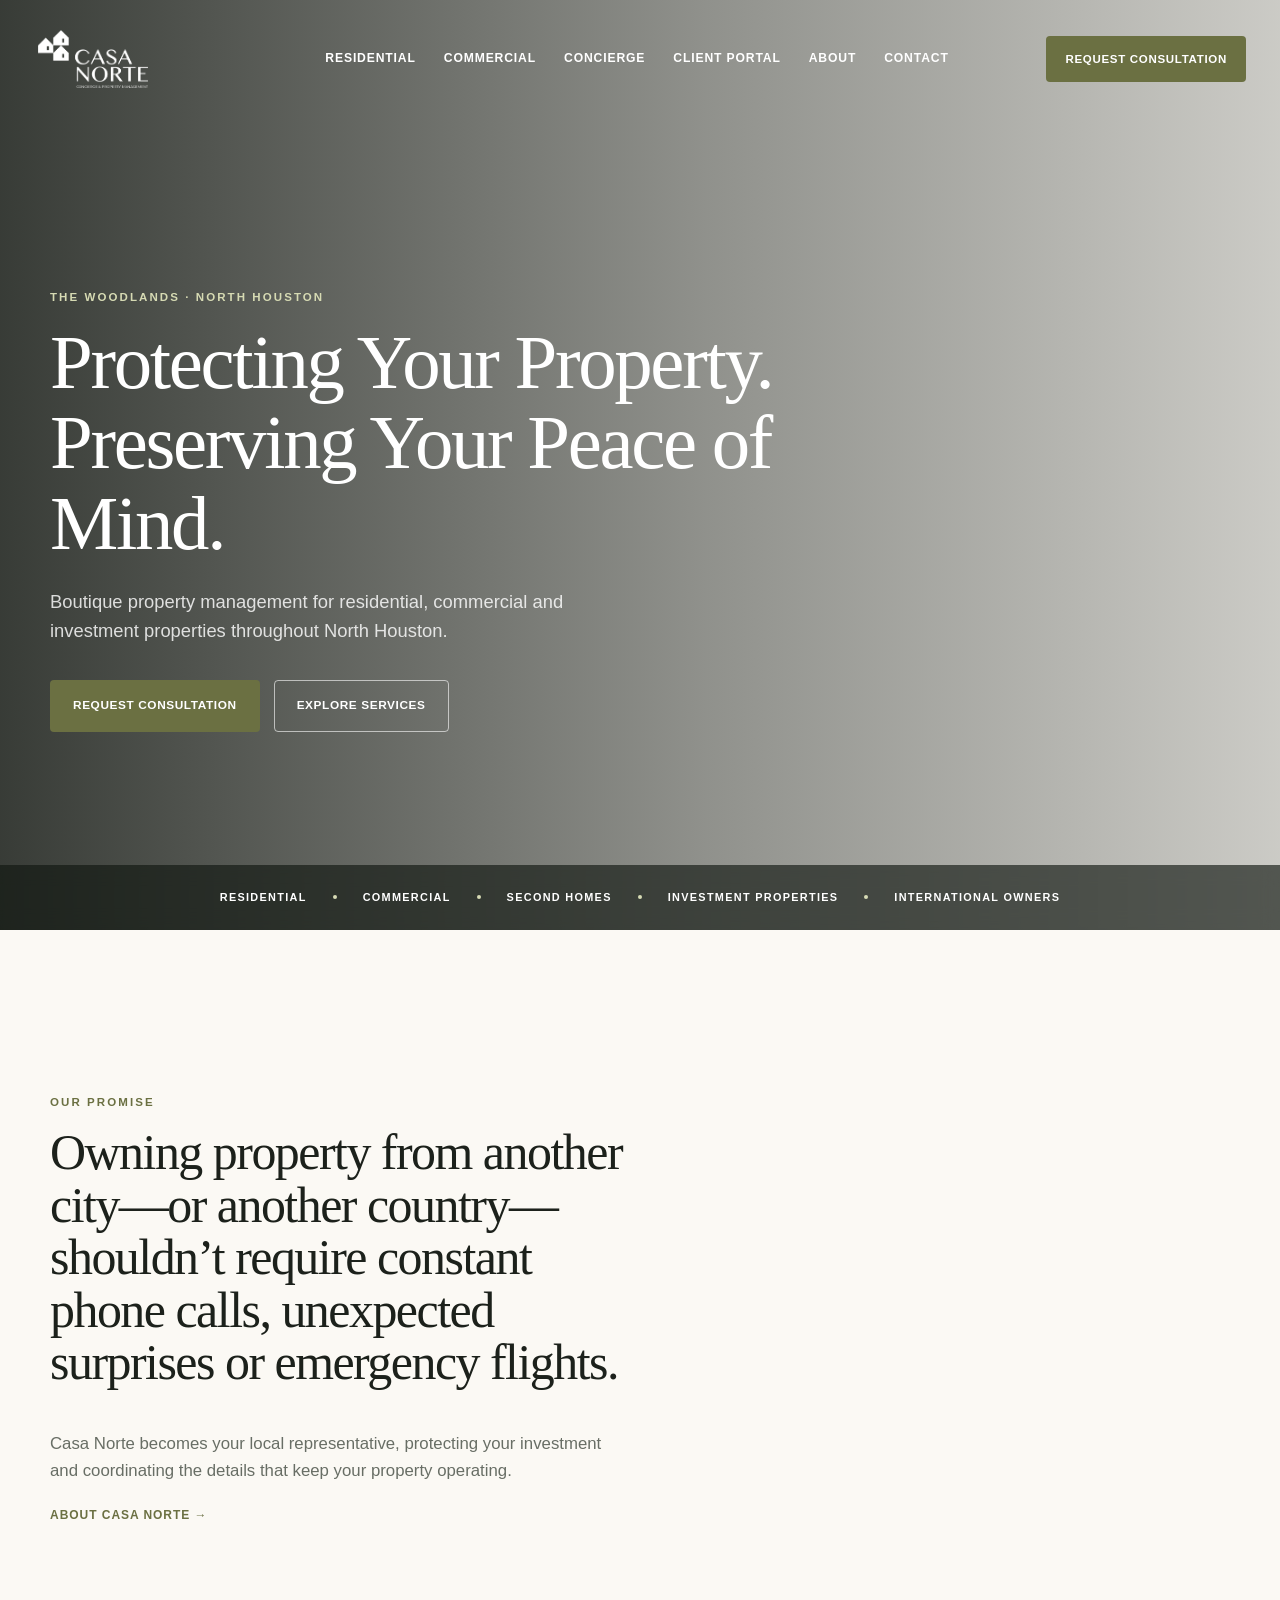
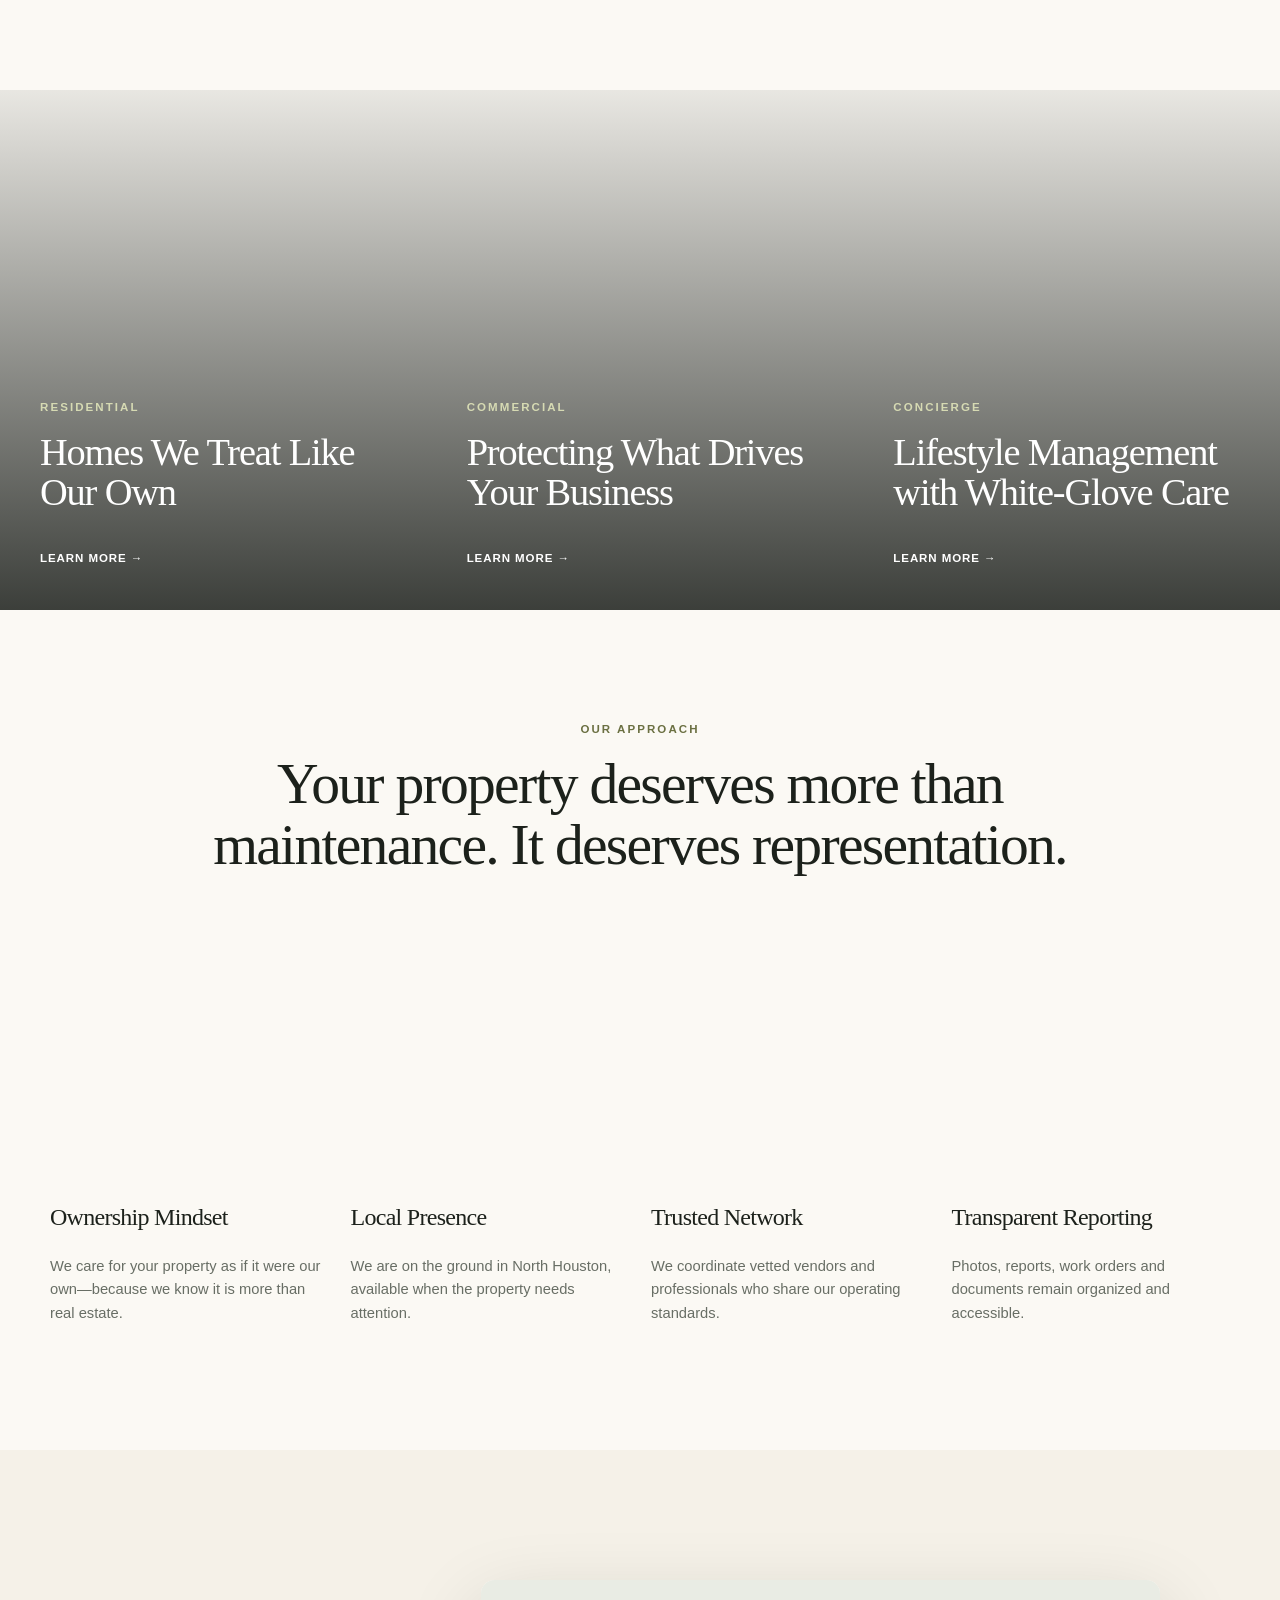
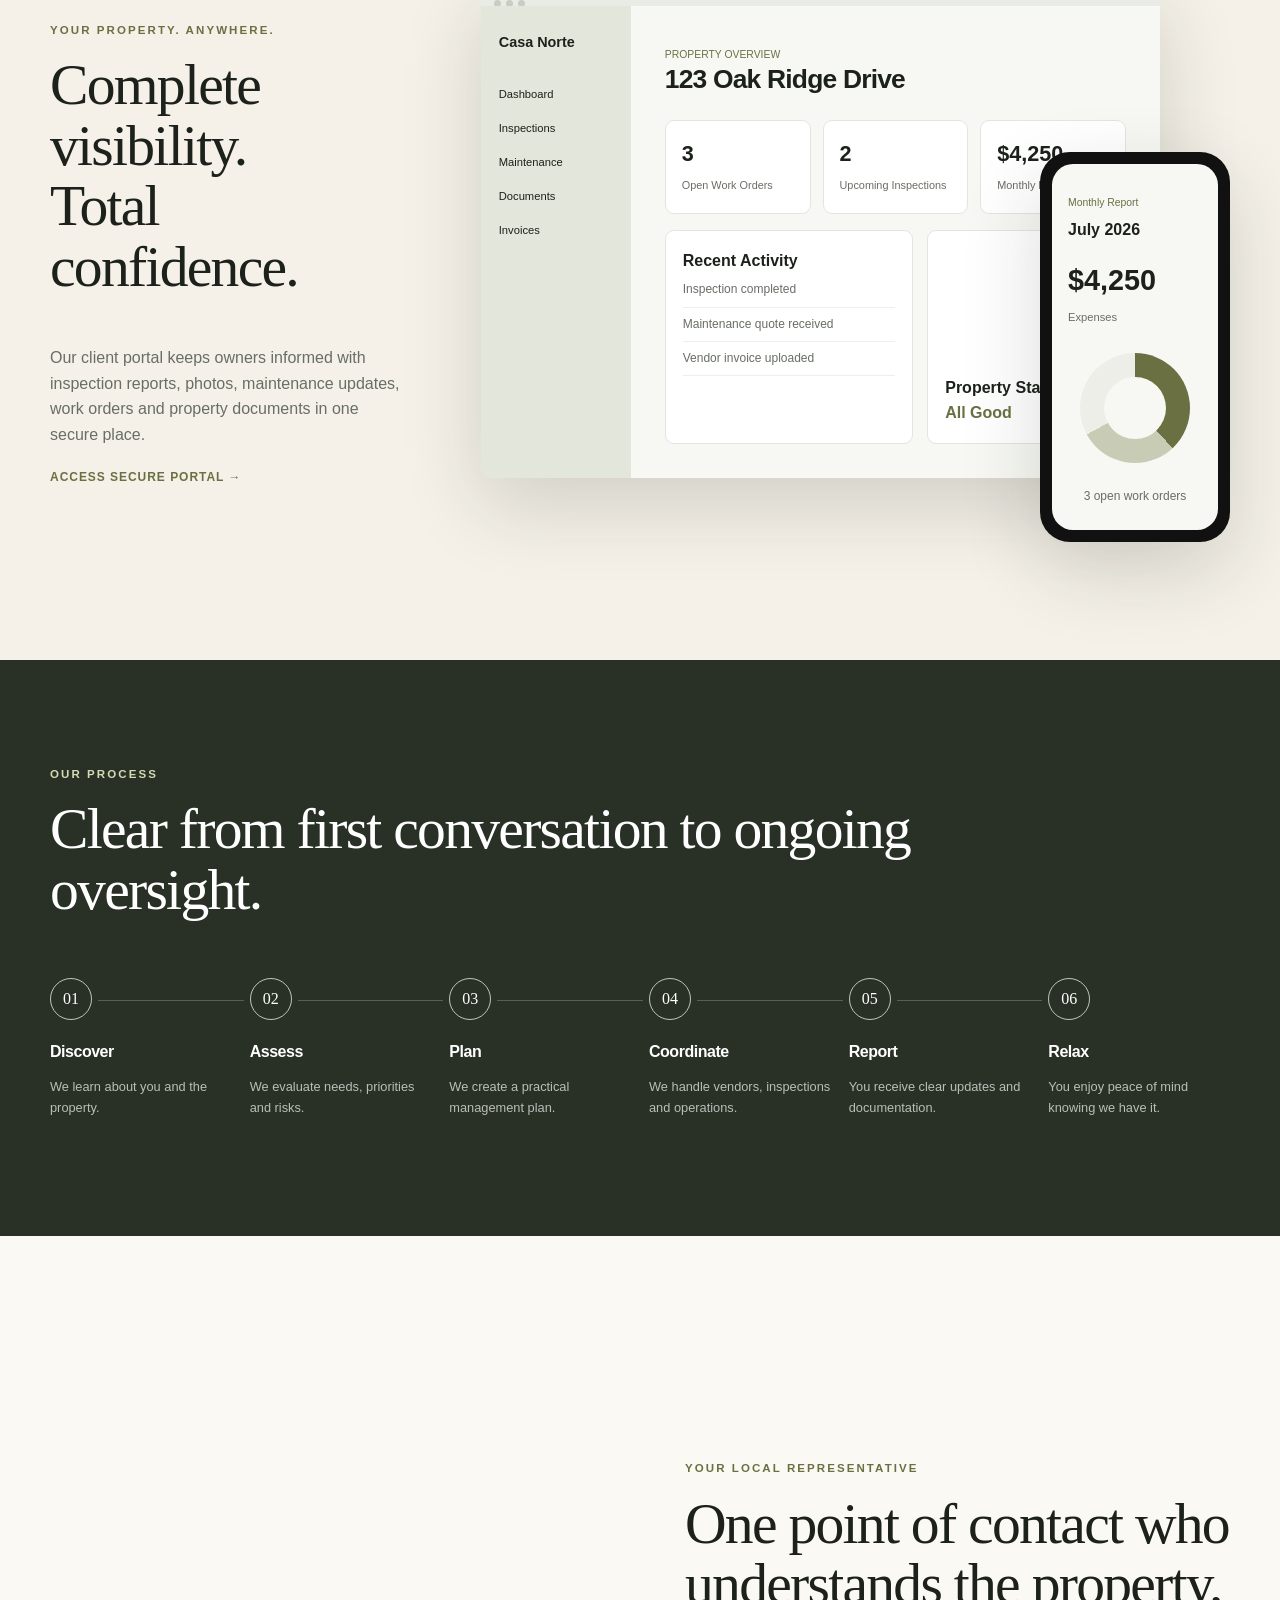
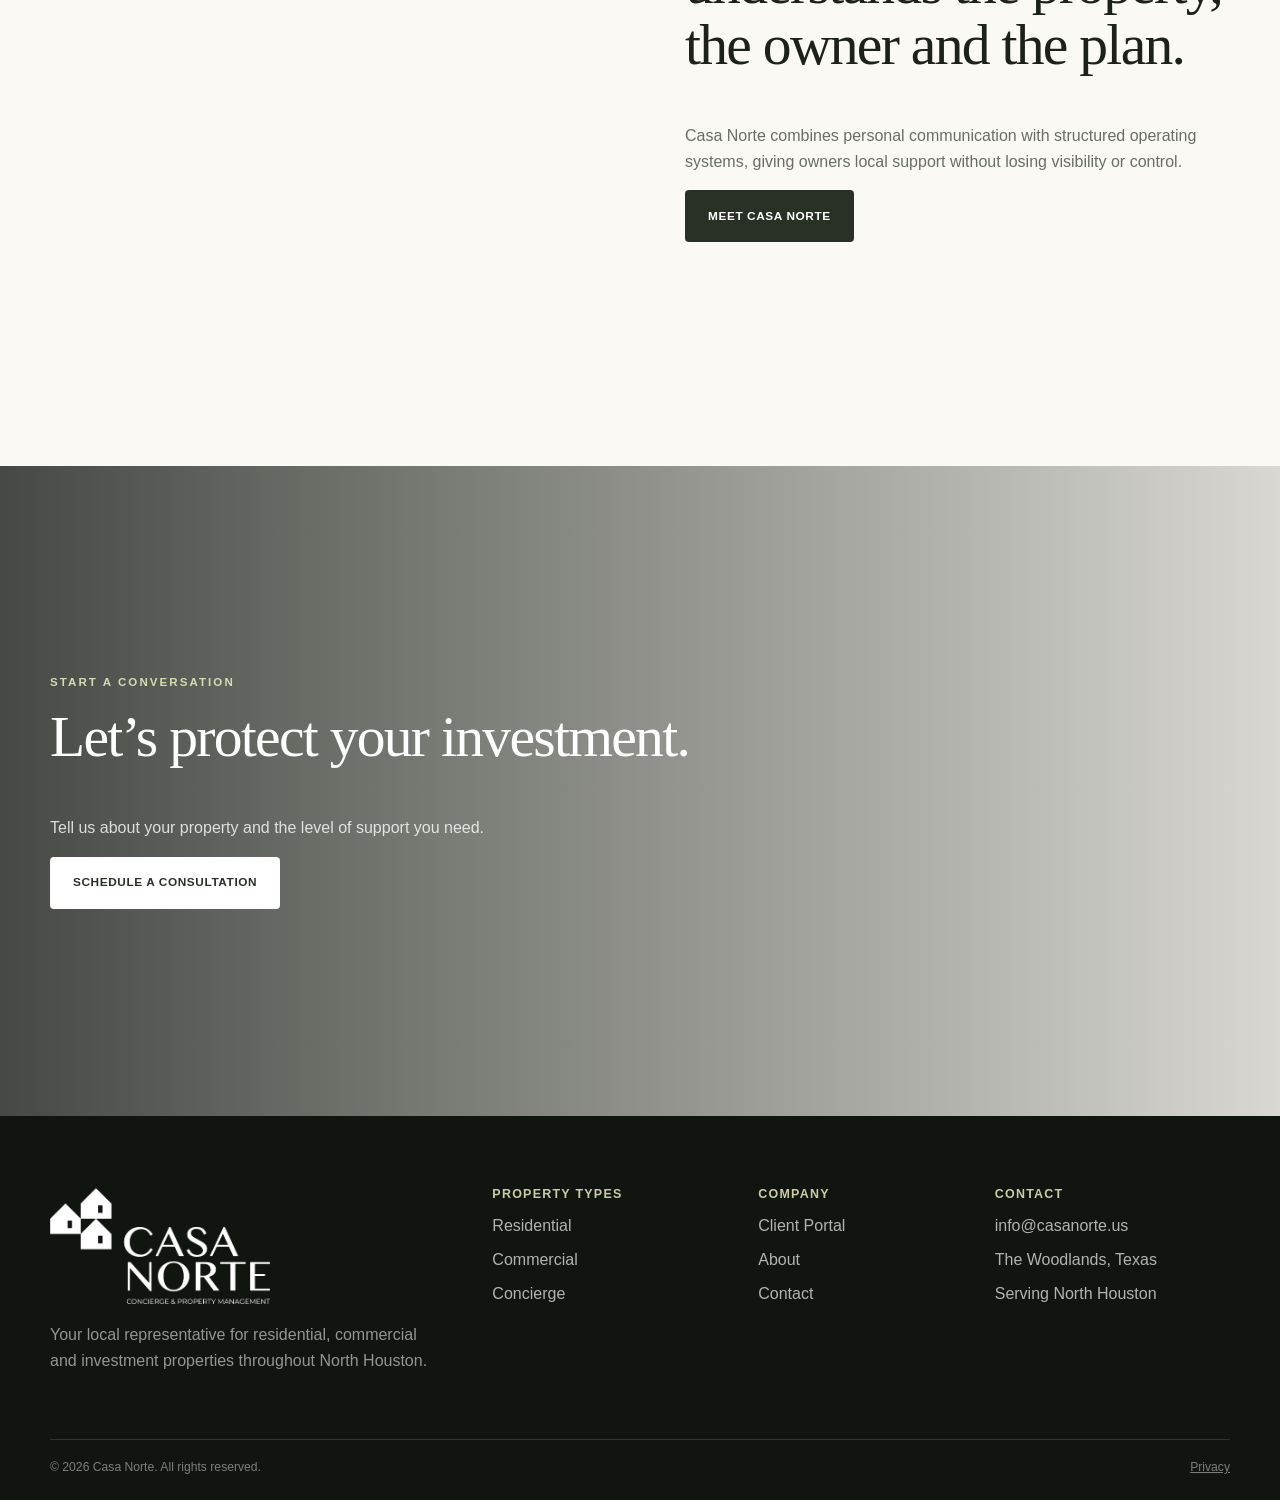
==== commit 1c7eff0a: "Connect Client Portal to Buildium" ====
--- a/index.html
+++ b/index.html
@@ -1,11 +1,11 @@
 <!doctype html><html lang="en"><head><meta charset="utf-8"><meta name="viewport" content="width=device-width,initial-scale=1"><title>Casa Norte | Property Management in The Woodlands & North Houston</title><meta name="description" content="Boutique property management for residential, commercial and investment properties in The Woodlands and North Houston."><link rel="canonical" href="https://www.casanorte.us/"><meta name="theme-color" content="#293126"><link rel="icon" href="assets/images/favicon.png"><link rel="stylesheet" href="assets/css/styles.css"><script type="application/ld+json">{"@context":"https://schema.org","@type":["LocalBusiness","ProfessionalService"],"name":"Casa Norte Concierge & Property Management","url":"https://www.casanorte.us/","email":"info@casanorte.us","areaServed":["The Woodlands, Texas","Spring, Texas","Conroe, Texas","Magnolia, Texas","Tomball, Texas","North Houston, Texas"]}</script></head><body><a class="skip-link" href="#main">Skip to content</a>
-<header class="site-header"><div class="nav-shell"><a class="brand" href="index.html"><img src="assets/images/casa-norte-logo.png" alt="Casa Norte"></a><button class="menu-toggle" aria-expanded="false" aria-controls="primary-nav"><span></span><span></span><span></span><span class="sr-only">Open menu</span></button><nav id="primary-nav" class="primary-nav"><a href="residential.html">Residential</a><a href="commercial.html">Commercial</a><a href="concierge.html">Concierge</a><a href="client-portal.html">Client Portal</a><a href="about.html">About</a><a href="contact.html">Contact</a></nav><a class="nav-cta" href="contact.html">Request Consultation</a></div></header>
+<header class="site-header"><div class="nav-shell"><a class="brand" href="index.html"><img src="assets/images/casa-norte-logo.png" alt="Casa Norte"></a><button class="menu-toggle" aria-expanded="false" aria-controls="primary-nav"><span></span><span></span><span></span><span class="sr-only">Open menu</span></button><nav id="primary-nav" class="primary-nav"><a href="residential.html">Residential</a><a href="commercial.html">Commercial</a><a href="concierge.html">Concierge</a><a href="https://casa-norte.managebuilding.com/Resident/portal/" target="_blank" rel="noopener">Client Portal</a><a href="about.html">About</a><a href="contact.html">Contact</a></nav><a class="nav-cta" href="contact.html">Request Consultation</a></div></header>
 <main id="main"><section class="hero-home"><div class="hero-image"></div><div class="hero-overlay"></div><div class="hero-content container reveal"><p class="eyebrow light">The Woodlands · North Houston</p><h1>Protecting Your Property.<br>Preserving Your Peace of Mind.</h1><p class="hero-copy">Boutique property management for residential, commercial and investment properties throughout North Houston.</p><div class="button-row"><a class="button button-primary" href="contact.html">Request Consultation</a><a class="button button-ghost" href="#property-types">Explore Services</a></div></div><div class="trust-strip"><span>Residential</span><i></i><span>Commercial</span><i></i><span>Second Homes</span><i></i><span>Investment Properties</span><i></i><span>International Owners</span></div></section>
 <section class="section"><div class="container promise-grid"><div class="reveal"><p class="eyebrow">Our Promise</p><h2>Owning property from another city—or another country—shouldn’t require constant phone calls, unexpected surprises or emergency flights.</h2><p class="editorial-copy">Casa Norte becomes your local representative, protecting your investment and coordinating the details that keep your property operating.</p><a class="text-link" href="about.html">About Casa Norte →</a></div><div class="promise-image reveal"></div></div></section>
 <section class="property-showcase" id="property-types"><a class="property-panel residential-panel" href="residential.html"><div class="panel-shade"></div><div class="panel-copy reveal"><p class="eyebrow light">Residential</p><h2>Homes We Treat Like Our Own</h2><span>Learn more →</span></div></a><a class="property-panel commercial-panel" href="commercial.html"><div class="panel-shade"></div><div class="panel-copy reveal"><p class="eyebrow light">Commercial</p><h2>Protecting What Drives Your Business</h2><span>Learn more →</span></div></a><a class="property-panel concierge-panel" href="concierge.html"><div class="panel-shade"></div><div class="panel-copy reveal"><p class="eyebrow light">Concierge</p><h2>Lifestyle Management with White-Glove Care</h2><span>Learn more →</span></div></a></section>
 <section class="section"><div class="container"><div class="section-heading center reveal"><p class="eyebrow">Our Approach</p><h2>Your property deserves more than maintenance. It deserves representation.</h2></div><div class="approach-grid"><article class="reveal"><div class="approach-image image-ownership"></div><h3>Ownership Mindset</h3><p>We care for your property as if it were our own—because we know it is more than real estate.</p></article><article class="reveal"><div class="approach-image image-local"></div><h3>Local Presence</h3><p>We are on the ground in North Houston, available when the property needs attention.</p></article><article class="reveal"><div class="approach-image image-network"></div><h3>Trusted Network</h3><p>We coordinate vetted vendors and professionals who share our operating standards.</p></article><article class="reveal"><div class="approach-image image-reporting"></div><h3>Transparent Reporting</h3><p>Photos, reports, work orders and documents remain organized and accessible.</p></article></div></div></section>
-<section class="portal-section"><div class="container portal-grid"><div class="reveal"><p class="eyebrow">Your Property. Anywhere.</p><h2>Complete visibility.<br>Total confidence.</h2><p>Our client portal keeps owners informed with inspection reports, photos, maintenance updates, work orders and property documents in one secure place.</p><a class="text-link" href="client-portal.html">View portal experience →</a></div><div class="portal-stage reveal"><div class="laptop"><div class="laptop-bar"><i></i><i></i><i></i></div><div class="laptop-screen"><aside><strong>Casa Norte</strong><span>Dashboard</span><span>Inspections</span><span>Maintenance</span><span>Documents</span><span>Invoices</span></aside><div class="dashboard"><small>PROPERTY OVERVIEW</small><h3>123 Oak Ridge Drive</h3><div class="dash-cards"><div><b>3</b><span>Open Work Orders</span></div><div><b>2</b><span>Upcoming Inspections</span></div><div><b>$4,250</b><span>Monthly Expenses</span></div></div><div class="dash-lower"><div class="activity-card"><b>Recent Activity</b><span>Inspection completed</span><span>Maintenance quote received</span><span>Vendor invoice uploaded</span></div><div class="property-card-mini"><div class="property-photo-mini"></div><b>Property Status</b><span>All Good</span></div></div></div></div></div><div class="phone"><div class="phone-screen"><small>Monthly Report</small><h4>July 2026</h4><b>$4,250</b><span>Expenses</span><div class="mini-chart"></div><p>3 open work orders</p></div></div></div></div></section>
+<section class="portal-section"><div class="container portal-grid"><div class="reveal"><p class="eyebrow">Your Property. Anywhere.</p><h2>Complete visibility.<br>Total confidence.</h2><p>Our client portal keeps owners informed with inspection reports, photos, maintenance updates, work orders and property documents in one secure place.</p><a class="text-link" href="https://casa-norte.managebuilding.com/Resident/portal/" target="_blank" rel="noopener">Access Secure Portal →</a></div><div class="portal-stage reveal"><div class="laptop"><div class="laptop-bar"><i></i><i></i><i></i></div><div class="laptop-screen"><aside><strong>Casa Norte</strong><span>Dashboard</span><span>Inspections</span><span>Maintenance</span><span>Documents</span><span>Invoices</span></aside><div class="dashboard"><small>PROPERTY OVERVIEW</small><h3>123 Oak Ridge Drive</h3><div class="dash-cards"><div><b>3</b><span>Open Work Orders</span></div><div><b>2</b><span>Upcoming Inspections</span></div><div><b>$4,250</b><span>Monthly Expenses</span></div></div><div class="dash-lower"><div class="activity-card"><b>Recent Activity</b><span>Inspection completed</span><span>Maintenance quote received</span><span>Vendor invoice uploaded</span></div><div class="property-card-mini"><div class="property-photo-mini"></div><b>Property Status</b><span>All Good</span></div></div></div></div></div><div class="phone"><div class="phone-screen"><small>Monthly Report</small><h4>July 2026</h4><b>$4,250</b><span>Expenses</span><div class="mini-chart"></div><p>3 open work orders</p></div></div></div></div></section>
 <section class="process-section"><div class="container"><div class="section-heading reveal"><p class="eyebrow light">Our Process</p><h2>Clear from first conversation to ongoing oversight.</h2></div><ol class="process-grid"><li class="reveal"><span>01</span><h3>Discover</h3><p>We learn about you and the property.</p></li><li class="reveal"><span>02</span><h3>Assess</h3><p>We evaluate needs, priorities and risks.</p></li><li class="reveal"><span>03</span><h3>Plan</h3><p>We create a practical management plan.</p></li><li class="reveal"><span>04</span><h3>Coordinate</h3><p>We handle vendors, inspections and operations.</p></li><li class="reveal"><span>05</span><h3>Report</h3><p>You receive clear updates and documentation.</p></li><li class="reveal"><span>06</span><h3>Relax</h3><p>You enjoy peace of mind knowing we have it.</p></li></ol></div></section>
 <section class="section"><div class="container local-grid"><div class="local-photo reveal"></div><div class="reveal"><p class="eyebrow">Your Local Representative</p><h2>One point of contact who understands the property, the owner and the plan.</h2><p>Casa Norte combines personal communication with structured operating systems, giving owners local support without losing visibility or control.</p><a class="button button-dark" href="contact.html">Meet Casa Norte</a></div></div></section>
 <section class="final-cta"><div class="final-cta-bg"></div><div class="final-cta-shade"></div><div class="container final-cta-copy reveal"><p class="eyebrow light">Start a Conversation</p><h2>Let’s protect your investment.</h2><p>Tell us about your property and the level of support you need.</p><a class="button button-light" href="contact.html">Schedule a Consultation</a></div></section></main>
-<footer class="site-footer"><div class="footer-main container"><div class="footer-brand"><img src="assets/images/casa-norte-logo.png" alt="Casa Norte"><p>Your local representative for residential, commercial and investment properties throughout North Houston.</p></div><div><h3>Property Types</h3><a href="residential.html">Residential</a><a href="commercial.html">Commercial</a><a href="concierge.html">Concierge</a></div><div><h3>Company</h3><a href="client-portal.html">Client Portal</a><a href="about.html">About</a><a href="contact.html">Contact</a></div><div><h3>Contact</h3><a href="mailto:info@casanorte.us">info@casanorte.us</a><span>The Woodlands, Texas</span><span>Serving North Houston</span></div></div><div class="footer-bottom container"><span>© <span id="year"></span> Casa Norte. All rights reserved.</span><a href="privacy.html">Privacy</a></div></footer><script src="assets/js/main.js"></script></body></html>
+<footer class="site-footer"><div class="footer-main container"><div class="footer-brand"><img src="assets/images/casa-norte-logo.png" alt="Casa Norte"><p>Your local representative for residential, commercial and investment properties throughout North Houston.</p></div><div><h3>Property Types</h3><a href="residential.html">Residential</a><a href="commercial.html">Commercial</a><a href="concierge.html">Concierge</a></div><div><h3>Company</h3><a href="https://casa-norte.managebuilding.com/Resident/portal/" target="_blank" rel="noopener">Client Portal</a><a href="about.html">About</a><a href="contact.html">Contact</a></div><div><h3>Contact</h3><a href="mailto:info@casanorte.us">info@casanorte.us</a><span>The Woodlands, Texas</span><span>Serving North Houston</span></div></div><div class="footer-bottom container"><span>© <span id="year"></span> Casa Norte. All rights reserved.</span><a href="privacy.html">Privacy</a></div></footer><script src="assets/js/main.js"></script></body></html>
--- a/assets/css/styles.css
+++ b/assets/css/styles.css
@@ -11,3 +11,41 @@
 .site-footer{background:#11150f;color:#fff;padding:72px 0 22px}.footer-main{display:grid;grid-template-columns:1.3fr .7fr .6fr .8fr;gap:60px}.footer-brand img{width:220px;margin-bottom:18px;filter:brightness(0) invert(1)}.footer-brand p{color:rgba(255,255,255,.55);max-width:440px}.footer-main h3{font-size:.78rem;text-transform:uppercase;letter-spacing:.1em;color:#c9cca5}.footer-main a,.footer-main span{display:block;text-decoration:none;color:rgba(255,255,255,.68);margin:8px 0}.footer-bottom{margin-top:50px;padding-top:18px;border-top:1px solid rgba(255,255,255,.13);display:flex;justify-content:space-between;color:rgba(255,255,255,.45);font-size:.76rem}.reveal{opacity:0;transform:translateY(24px);transition:opacity .75s ease,transform .75s ease}.reveal.visible{opacity:1;transform:none}
 @media(max-width:1040px){.nav-shell{grid-template-columns:1fr auto;padding:10px 14px}.primary-nav,.nav-cta{display:none}.menu-toggle{display:block}.primary-nav.open{display:flex;position:absolute;top:86px;left:18px;right:18px;background:var(--paper);padding:24px;flex-direction:column;border-radius:14px;box-shadow:var(--shadow)}.primary-nav.open a{color:var(--ink)}.promise-grid,.portal-grid,.local-grid,.split-content,.portal-page-grid,.contact-grid{grid-template-columns:1fr;gap:44px}.property-showcase{grid-template-columns:1fr}.approach-grid{grid-template-columns:1fr 1fr}.process-grid{grid-template-columns:1fr 1fr 1fr}.portal-stage{min-height:650px}.service-card-grid{grid-template-columns:1fr 1fr}.footer-main{grid-template-columns:1fr 1fr}}
 @media(max-width:680px){:root{--container:min(100% - 28px,1180px)}.section{padding:78px 0}h1{font-size:3.2rem}h2{font-size:2.45rem}.brand img{width:155px}.hero-home{min-height:980px;align-items:flex-start}.hero-content{padding-top:205px}.button-row{flex-direction:column;align-items:stretch}.trust-strip{justify-content:flex-start;overflow:auto;white-space:nowrap}.promise-image{height:400px}.approach-grid,.process-grid,.service-card-grid,.service-card-grid.two,.feature-list,.contact-form{grid-template-columns:1fr}.portal-stage{min-height:580px}.laptop{right:0}.laptop-screen{grid-template-columns:1fr}.laptop-screen aside{display:none}.dash-cards{grid-template-columns:1fr}.dash-lower{grid-template-columns:1fr}.phone{display:none}.local-photo{height:430px}.contact-form .full{grid-column:auto}.footer-main{grid-template-columns:1fr}.footer-bottom{flex-direction:column;gap:8px}}
+
+/* Buildium-connected resident portal */
+.resident-portal-hero{min-height:100vh;padding:150px 0 90px;background:linear-gradient(135deg,#f7f5ef,#ecefe9)}
+.resident-portal-grid{display:grid;grid-template-columns:.72fr 1.28fr;gap:66px;align-items:center}
+.resident-portal-copy h1{color:var(--olive);max-width:650px}
+.resident-portal-copy>p:not(.eyebrow){font-size:1.05rem;max-width:580px}
+.portal-action-row{display:flex;align-items:center;gap:18px;flex-wrap:wrap;margin:30px 0}
+.portal-action-row span{font-size:.72rem;color:var(--muted);letter-spacing:.06em;text-transform:uppercase}
+.portal-benefits{list-style:none;padding:0;margin:34px 0 0;display:grid;grid-template-columns:1fr 1fr;gap:10px 24px}
+.portal-benefits li{position:relative;padding-left:20px;color:var(--muted)}
+.portal-benefits li:before{content:'✓';position:absolute;left:0;color:#73b985;font-weight:900}
+.buildium-preview{background:#fff;border-radius:16px;box-shadow:0 28px 85px rgba(33,40,31,.18);overflow:hidden;border:1px solid #dde1da}
+.bp-shell{display:grid;grid-template-columns:190px 1fr;min-height:600px;background:#f5f6f4}
+.bp-sidebar{background:#fff;border-right:1px solid #e3e6df;padding:24px 18px;display:flex;flex-direction:column;gap:8px}
+.bp-sidebar img{width:135px;margin:0 auto 26px}
+.bp-sidebar a{display:flex;gap:12px;align-items:center;text-decoration:none;padding:11px 12px;border-radius:7px;font-size:.78rem;font-weight:750;color:#20231f}
+.bp-sidebar a.active{color:#68b67a;background:#eef7f0;border-left:4px solid #68b67a;border-radius:0 7px 7px 0}
+.bp-sidebar small{margin-top:auto;color:#9a9f98;font-size:.62rem;text-transform:uppercase;letter-spacing:.08em}
+.bp-main{padding:28px 30px}
+.bp-top{display:flex;justify-content:space-between;align-items:center;margin-bottom:24px;color:#777d76}
+.bp-top span{font-size:1.45rem}
+.bp-balance{background:#fff;border-radius:8px;border-left:5px solid #70bb80;padding:28px 32px;display:flex;justify-content:space-between;gap:25px;align-items:center;box-shadow:0 4px 18px rgba(36,45,34,.06)}
+.bp-balance small,.bp-balance span{display:block;color:#7d827c}
+.bp-balance strong{display:block;font-size:2.2rem;color:#111;margin:2px 0}
+.bp-balance button,.bp-card button{border:0;border-radius:999px;background:#73ba82;color:#fff;font-weight:800;padding:11px 30px;min-width:210px}
+.bp-balance button.secondary{display:block;margin-top:10px;background:#fff;color:#777;border:1px solid #edf0ec}
+.bp-cards{display:grid;grid-template-columns:1fr 1fr;gap:22px;margin-top:22px}
+.bp-card{background:#fff;padding:25px;border-radius:8px;min-height:270px;box-shadow:0 4px 18px rgba(36,45,34,.06)}
+.bp-card h3{font-size:1.05rem}
+.request-icon{width:58px;height:58px;border:2px solid #70bb80;border-radius:50%;display:grid;place-items:center;color:#70bb80;font-size:1.4rem;margin:24px 0 16px}
+.bp-card strong{display:block;font-size:1.3rem;color:#6f756e}
+.bp-card p{font-size:.82rem}
+.bp-card button{min-width:0;padding:10px 22px}
+.doc-list{display:flex;flex-direction:column;gap:12px;margin-top:28px}
+.doc-list span{padding:14px;border:1px solid #edf0ec;border-radius:6px;color:#6f756e;font-size:.82rem}
+.portal-explainer{background:var(--paper)}
+@media(max-width:1040px){.resident-portal-grid{grid-template-columns:1fr}.bp-shell{min-height:540px}}
+@media(max-width:680px){.resident-portal-hero{padding-top:125px}.portal-benefits{grid-template-columns:1fr}.bp-shell{grid-template-columns:1fr;min-height:auto}.bp-sidebar{display:none}.bp-main{padding:16px}.bp-balance{flex-direction:column;align-items:stretch}.bp-balance button{width:100%;min-width:0}.bp-cards{grid-template-columns:1fr}.bp-card:nth-child(2){display:none}}
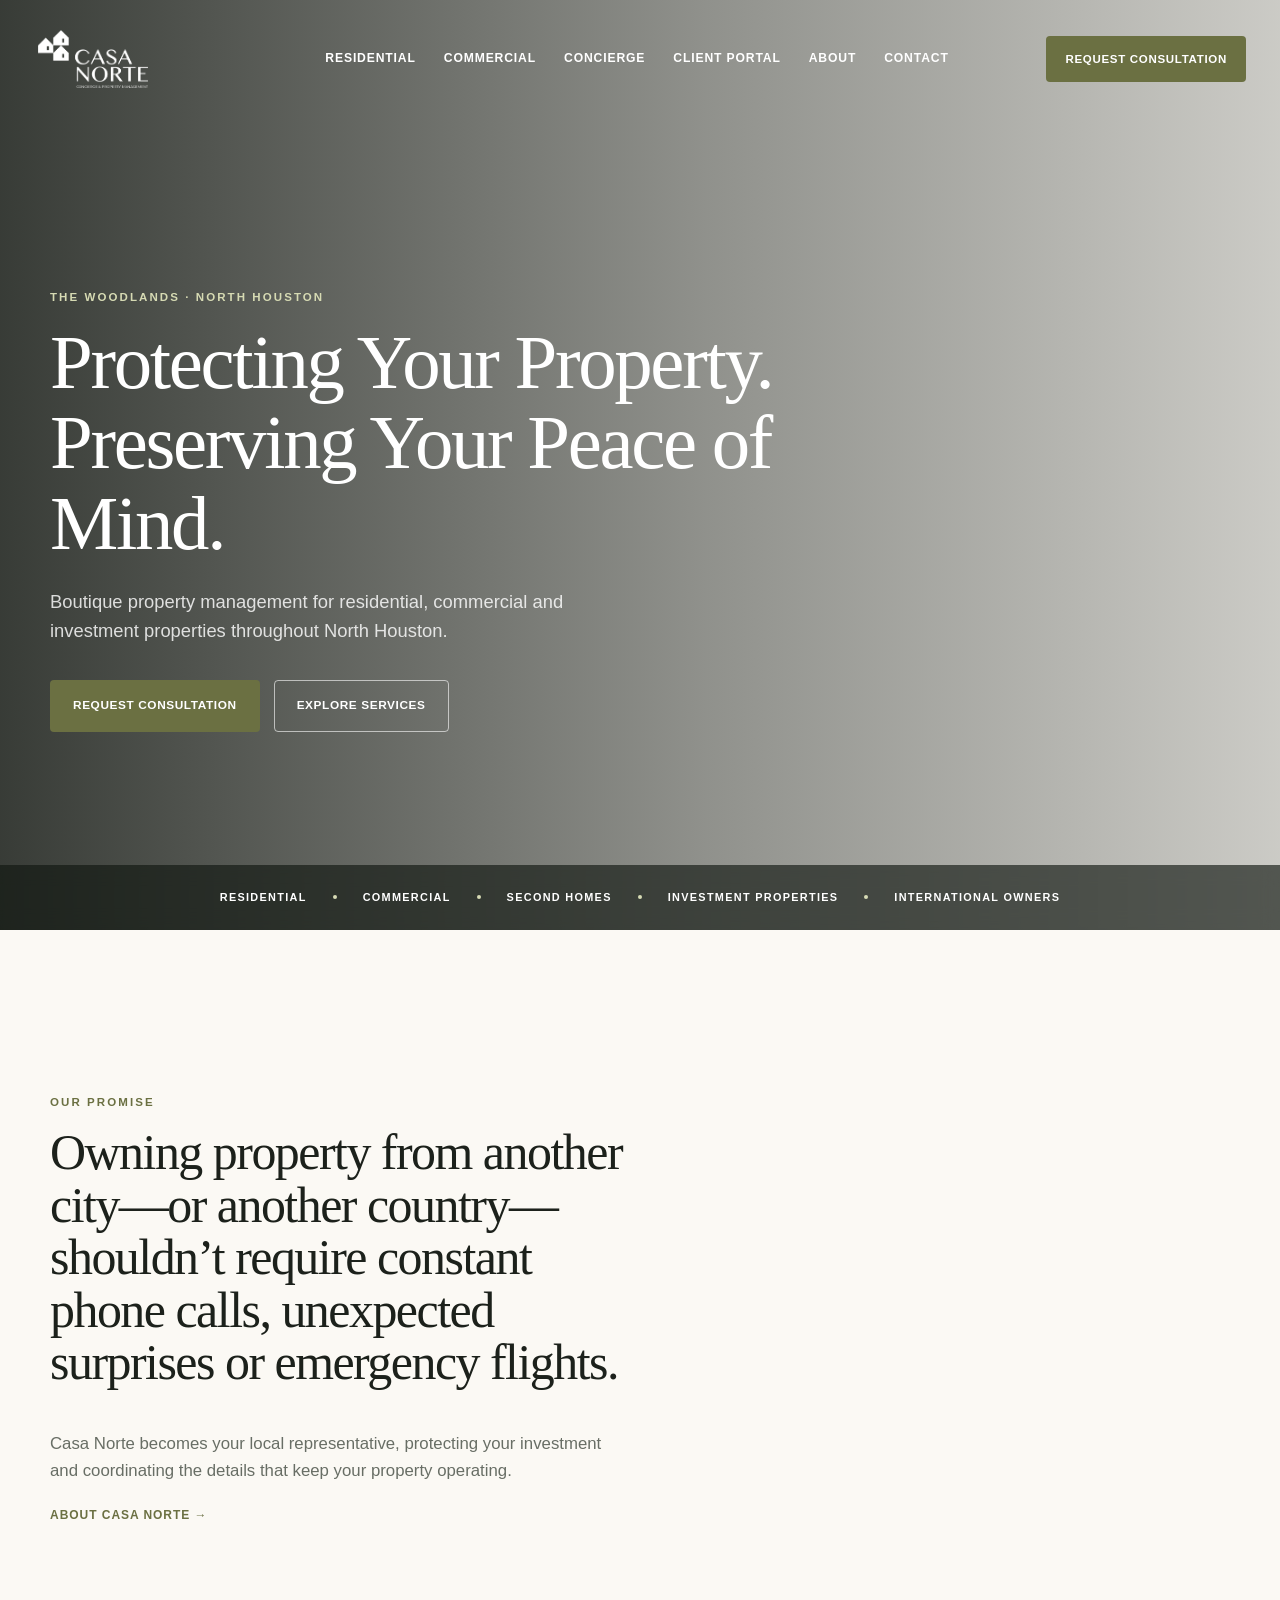
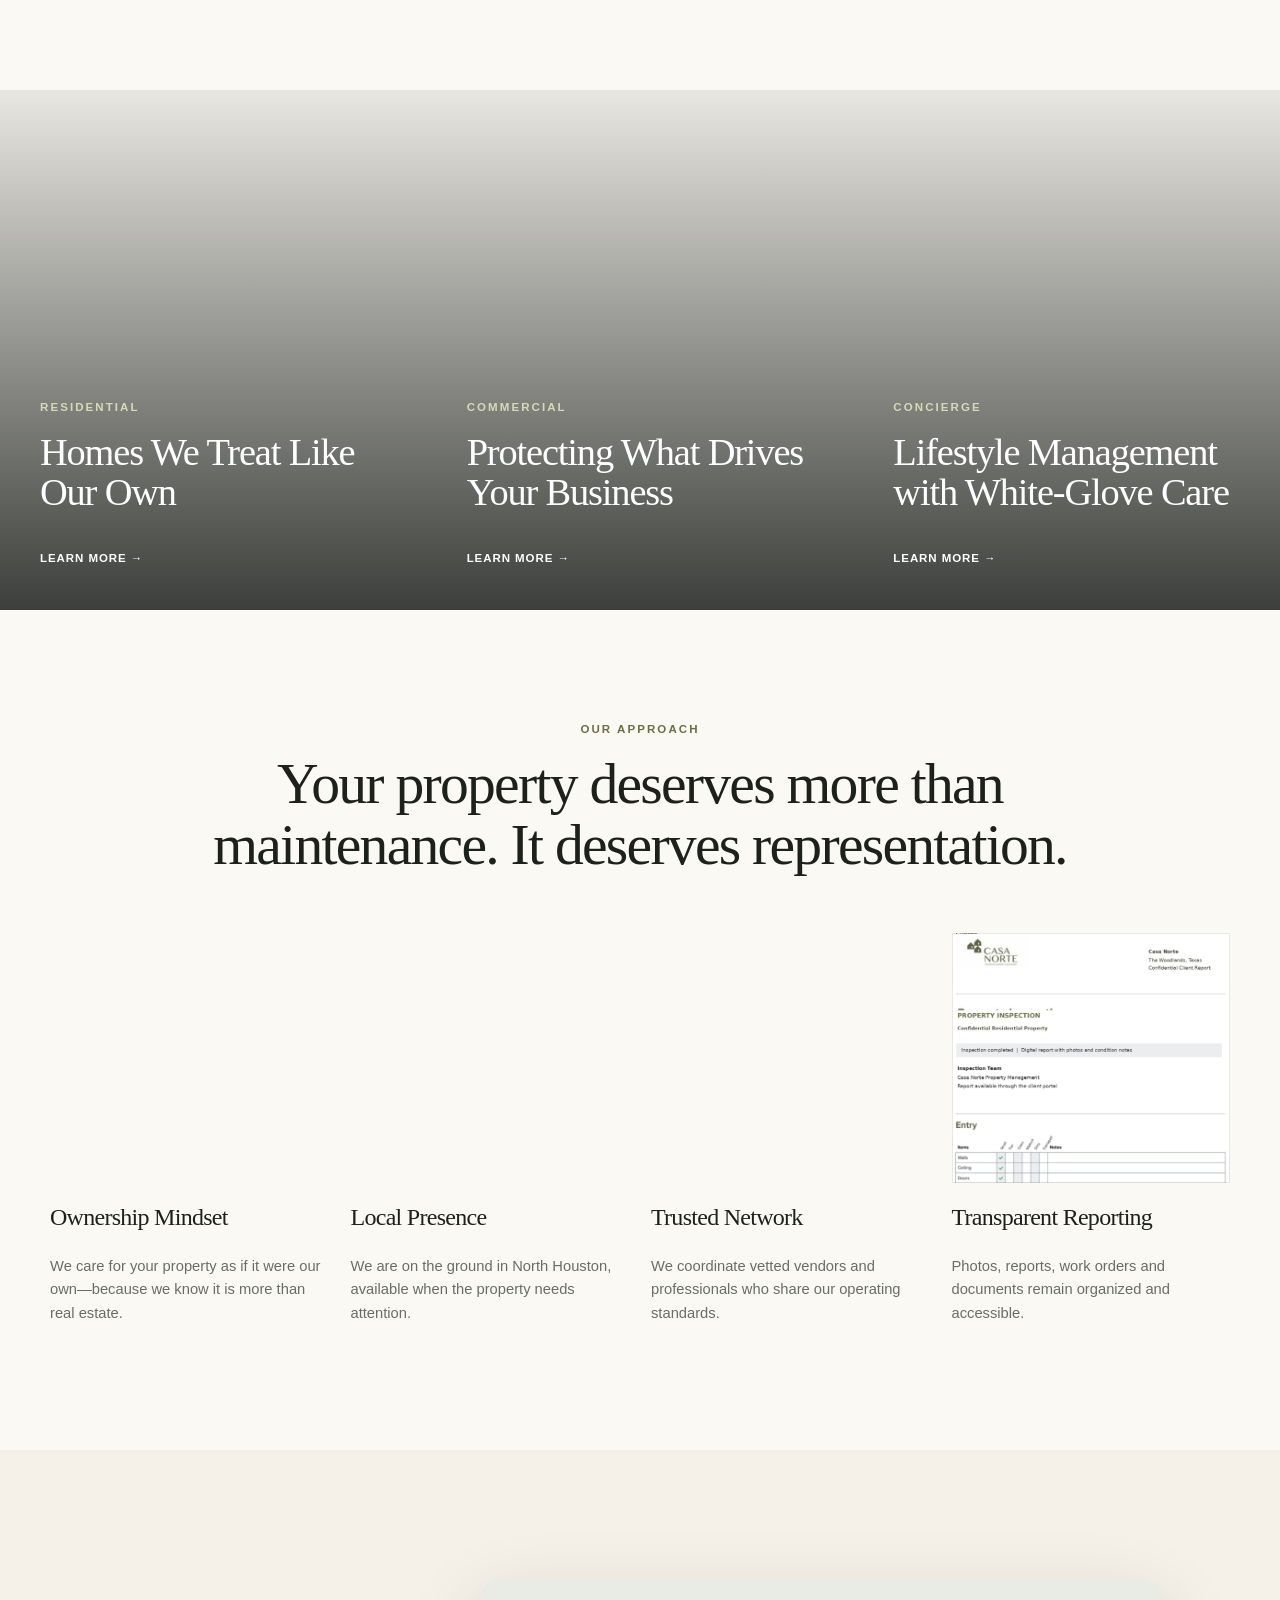
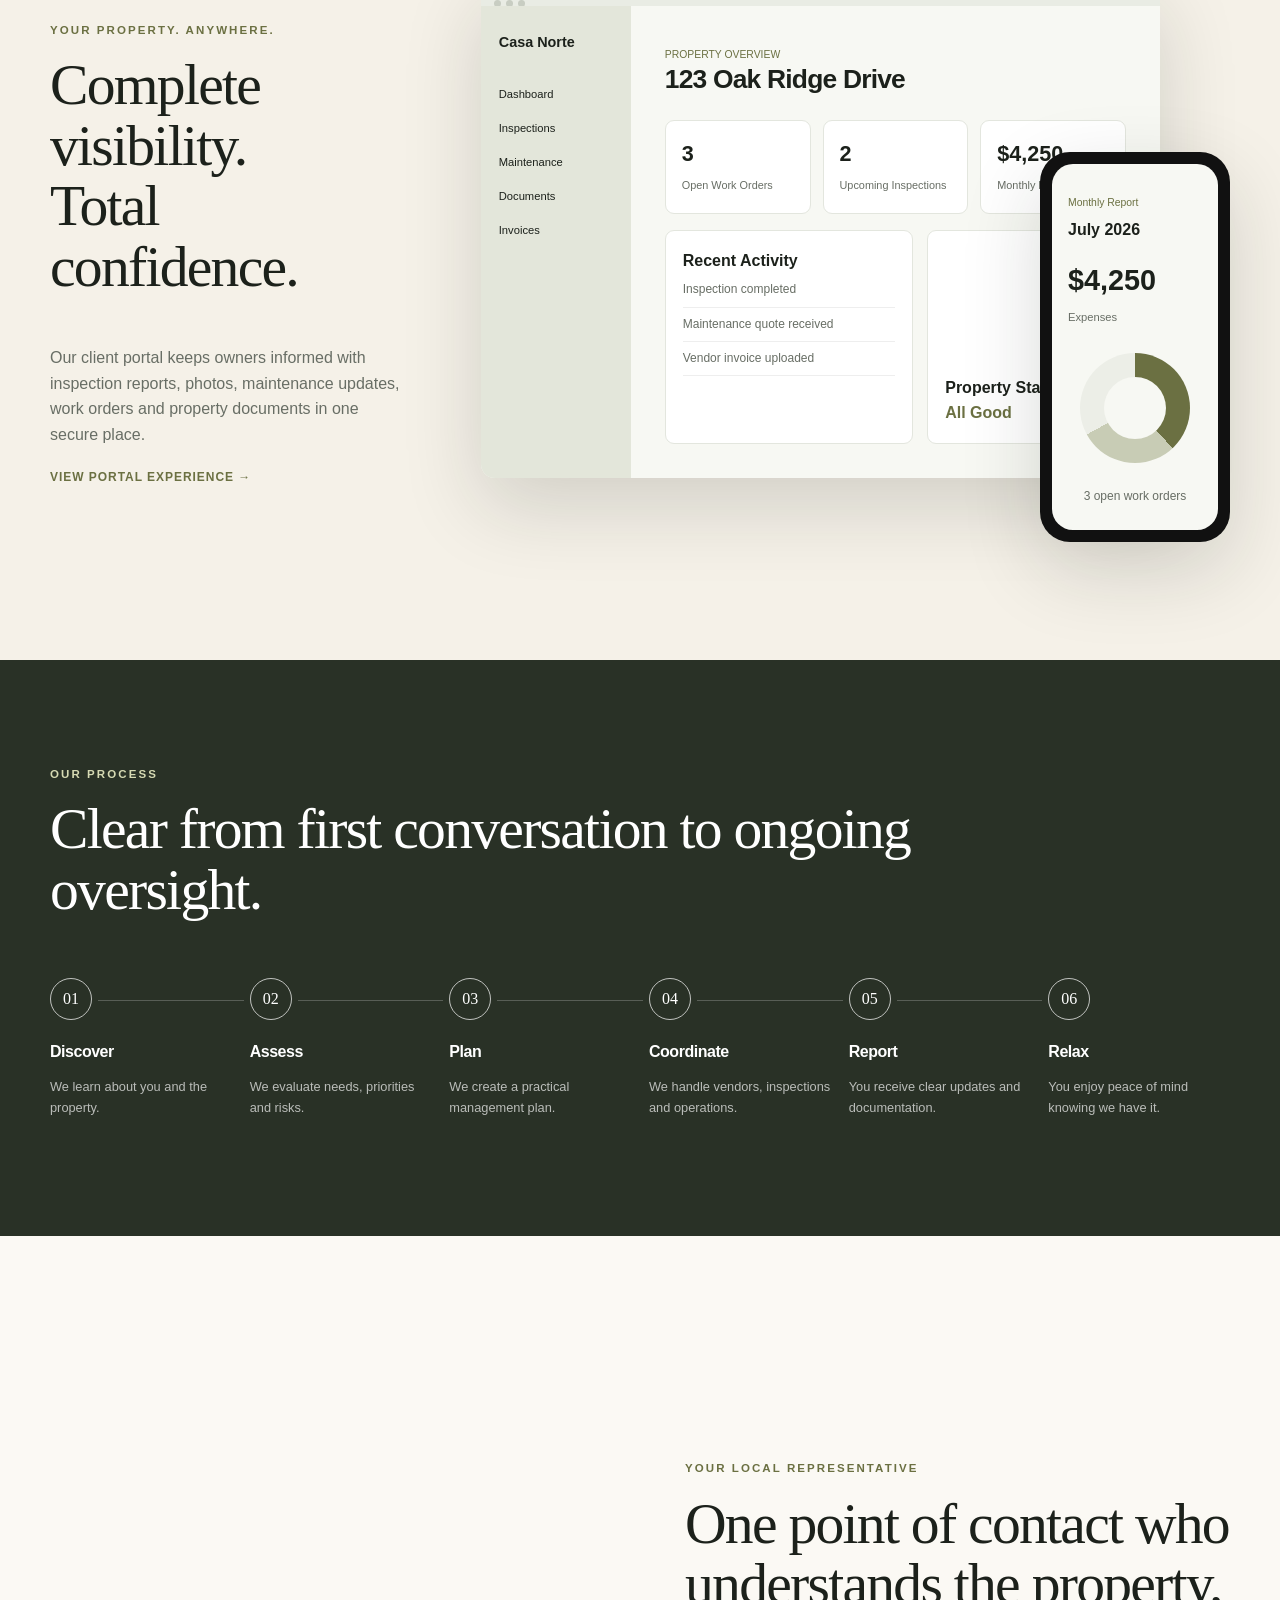
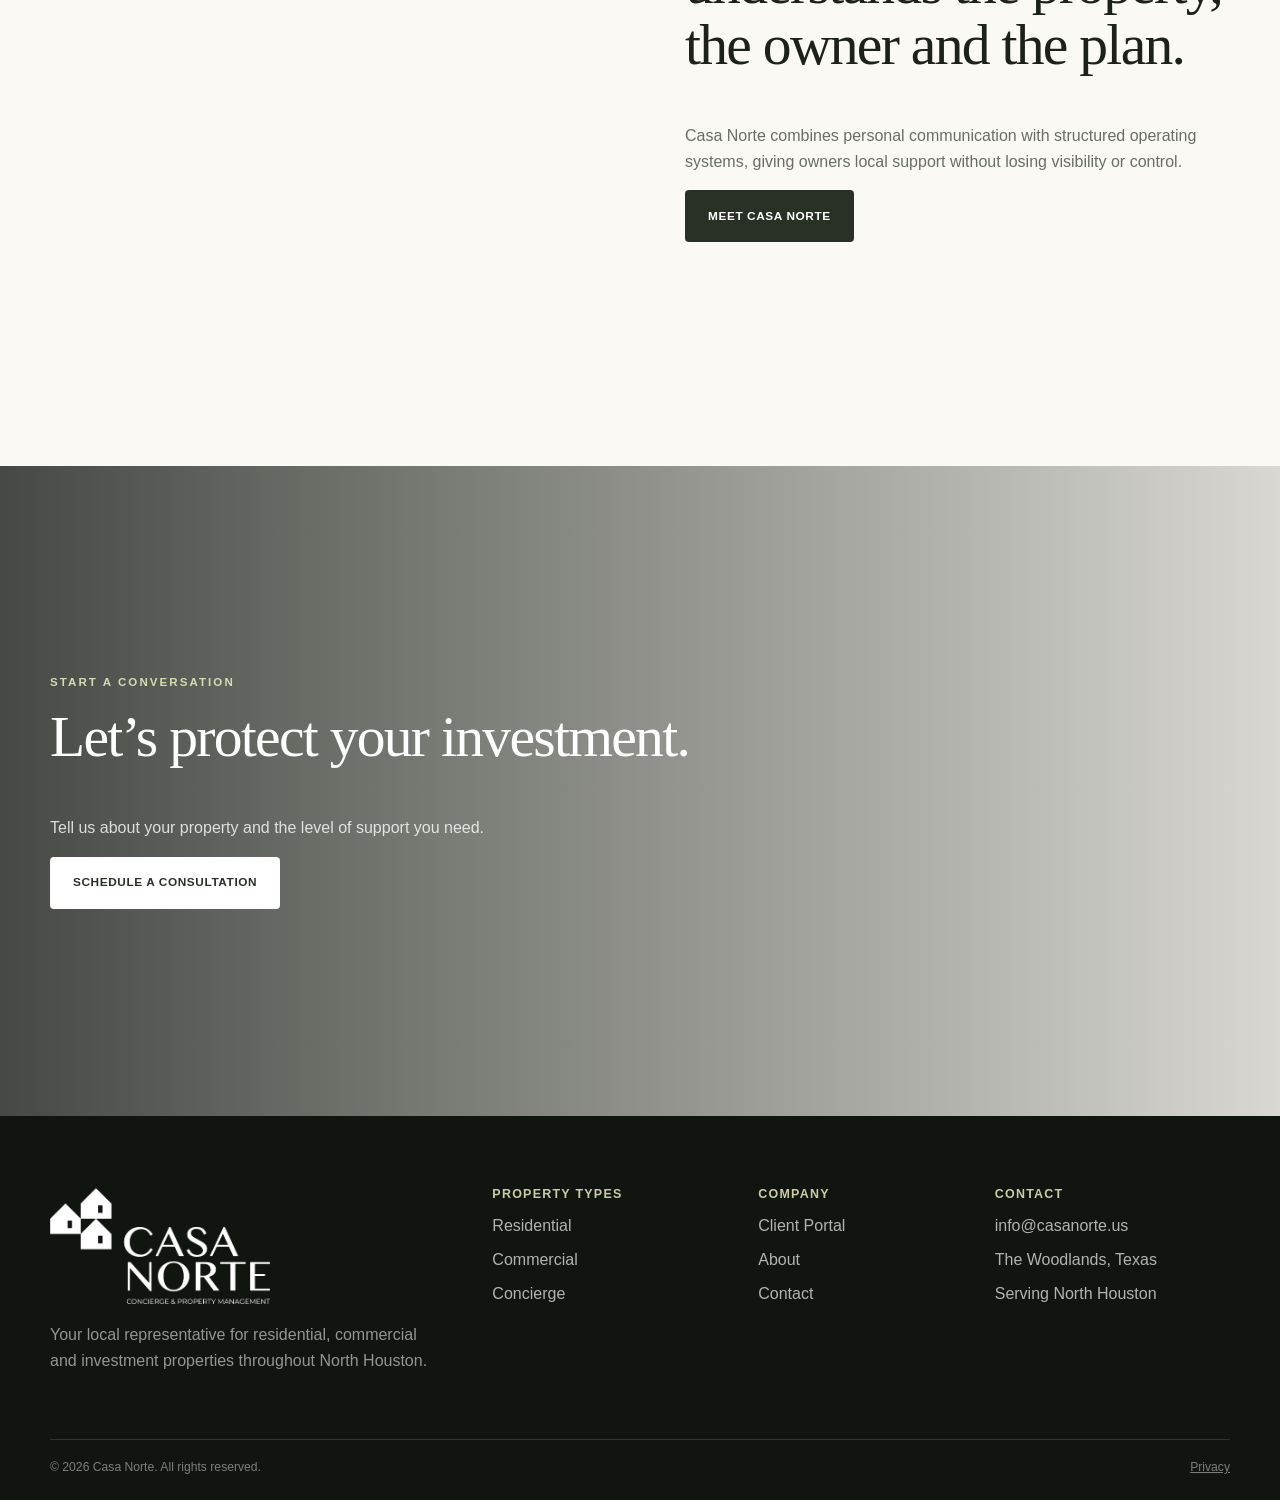
==== commit f2343f2c: "versión 3.3" ====
--- a/index.html
+++ b/index.html
@@ -1,11 +1,11 @@
 <!doctype html><html lang="en"><head><meta charset="utf-8"><meta name="viewport" content="width=device-width,initial-scale=1"><title>Casa Norte | Property Management in The Woodlands & North Houston</title><meta name="description" content="Boutique property management for residential, commercial and investment properties in The Woodlands and North Houston."><link rel="canonical" href="https://www.casanorte.us/"><meta name="theme-color" content="#293126"><link rel="icon" href="assets/images/favicon.png"><link rel="stylesheet" href="assets/css/styles.css"><script type="application/ld+json">{"@context":"https://schema.org","@type":["LocalBusiness","ProfessionalService"],"name":"Casa Norte Concierge & Property Management","url":"https://www.casanorte.us/","email":"info@casanorte.us","areaServed":["The Woodlands, Texas","Spring, Texas","Conroe, Texas","Magnolia, Texas","Tomball, Texas","North Houston, Texas"]}</script></head><body><a class="skip-link" href="#main">Skip to content</a>
-<header class="site-header"><div class="nav-shell"><a class="brand" href="index.html"><img src="assets/images/casa-norte-logo.png" alt="Casa Norte"></a><button class="menu-toggle" aria-expanded="false" aria-controls="primary-nav"><span></span><span></span><span></span><span class="sr-only">Open menu</span></button><nav id="primary-nav" class="primary-nav"><a href="residential.html">Residential</a><a href="commercial.html">Commercial</a><a href="concierge.html">Concierge</a><a href="https://casa-norte.managebuilding.com/Resident/portal/" target="_blank" rel="noopener">Client Portal</a><a href="about.html">About</a><a href="contact.html">Contact</a></nav><a class="nav-cta" href="contact.html">Request Consultation</a></div></header>
+<header class="site-header"><div class="nav-shell"><a class="brand" href="index.html"><img src="assets/images/casa-norte-logo.png" alt="Casa Norte"></a><button class="menu-toggle" aria-expanded="false" aria-controls="primary-nav"><span></span><span></span><span></span><span class="sr-only">Open menu</span></button><nav id="primary-nav" class="primary-nav"><a href="residential.html">Residential</a><a href="commercial.html">Commercial</a><a href="concierge.html">Concierge</a><a href="client-portal.html">Client Portal</a><a href="about.html">About</a><a href="contact.html">Contact</a></nav><a class="nav-cta" href="contact.html">Request Consultation</a></div></header>
 <main id="main"><section class="hero-home"><div class="hero-image"></div><div class="hero-overlay"></div><div class="hero-content container reveal"><p class="eyebrow light">The Woodlands · North Houston</p><h1>Protecting Your Property.<br>Preserving Your Peace of Mind.</h1><p class="hero-copy">Boutique property management for residential, commercial and investment properties throughout North Houston.</p><div class="button-row"><a class="button button-primary" href="contact.html">Request Consultation</a><a class="button button-ghost" href="#property-types">Explore Services</a></div></div><div class="trust-strip"><span>Residential</span><i></i><span>Commercial</span><i></i><span>Second Homes</span><i></i><span>Investment Properties</span><i></i><span>International Owners</span></div></section>
 <section class="section"><div class="container promise-grid"><div class="reveal"><p class="eyebrow">Our Promise</p><h2>Owning property from another city—or another country—shouldn’t require constant phone calls, unexpected surprises or emergency flights.</h2><p class="editorial-copy">Casa Norte becomes your local representative, protecting your investment and coordinating the details that keep your property operating.</p><a class="text-link" href="about.html">About Casa Norte →</a></div><div class="promise-image reveal"></div></div></section>
 <section class="property-showcase" id="property-types"><a class="property-panel residential-panel" href="residential.html"><div class="panel-shade"></div><div class="panel-copy reveal"><p class="eyebrow light">Residential</p><h2>Homes We Treat Like Our Own</h2><span>Learn more →</span></div></a><a class="property-panel commercial-panel" href="commercial.html"><div class="panel-shade"></div><div class="panel-copy reveal"><p class="eyebrow light">Commercial</p><h2>Protecting What Drives Your Business</h2><span>Learn more →</span></div></a><a class="property-panel concierge-panel" href="concierge.html"><div class="panel-shade"></div><div class="panel-copy reveal"><p class="eyebrow light">Concierge</p><h2>Lifestyle Management with White-Glove Care</h2><span>Learn more →</span></div></a></section>
 <section class="section"><div class="container"><div class="section-heading center reveal"><p class="eyebrow">Our Approach</p><h2>Your property deserves more than maintenance. It deserves representation.</h2></div><div class="approach-grid"><article class="reveal"><div class="approach-image image-ownership"></div><h3>Ownership Mindset</h3><p>We care for your property as if it were our own—because we know it is more than real estate.</p></article><article class="reveal"><div class="approach-image image-local"></div><h3>Local Presence</h3><p>We are on the ground in North Houston, available when the property needs attention.</p></article><article class="reveal"><div class="approach-image image-network"></div><h3>Trusted Network</h3><p>We coordinate vetted vendors and professionals who share our operating standards.</p></article><article class="reveal"><div class="approach-image image-reporting"></div><h3>Transparent Reporting</h3><p>Photos, reports, work orders and documents remain organized and accessible.</p></article></div></div></section>
-<section class="portal-section"><div class="container portal-grid"><div class="reveal"><p class="eyebrow">Your Property. Anywhere.</p><h2>Complete visibility.<br>Total confidence.</h2><p>Our client portal keeps owners informed with inspection reports, photos, maintenance updates, work orders and property documents in one secure place.</p><a class="text-link" href="https://casa-norte.managebuilding.com/Resident/portal/" target="_blank" rel="noopener">Access Secure Portal →</a></div><div class="portal-stage reveal"><div class="laptop"><div class="laptop-bar"><i></i><i></i><i></i></div><div class="laptop-screen"><aside><strong>Casa Norte</strong><span>Dashboard</span><span>Inspections</span><span>Maintenance</span><span>Documents</span><span>Invoices</span></aside><div class="dashboard"><small>PROPERTY OVERVIEW</small><h3>123 Oak Ridge Drive</h3><div class="dash-cards"><div><b>3</b><span>Open Work Orders</span></div><div><b>2</b><span>Upcoming Inspections</span></div><div><b>$4,250</b><span>Monthly Expenses</span></div></div><div class="dash-lower"><div class="activity-card"><b>Recent Activity</b><span>Inspection completed</span><span>Maintenance quote received</span><span>Vendor invoice uploaded</span></div><div class="property-card-mini"><div class="property-photo-mini"></div><b>Property Status</b><span>All Good</span></div></div></div></div></div><div class="phone"><div class="phone-screen"><small>Monthly Report</small><h4>July 2026</h4><b>$4,250</b><span>Expenses</span><div class="mini-chart"></div><p>3 open work orders</p></div></div></div></div></section>
+<section class="portal-section"><div class="container portal-grid"><div class="reveal"><p class="eyebrow">Your Property. Anywhere.</p><h2>Complete visibility.<br>Total confidence.</h2><p>Our client portal keeps owners informed with inspection reports, photos, maintenance updates, work orders and property documents in one secure place.</p><a class="text-link" href="client-portal.html">View Portal Experience →</a></div><div class="portal-stage reveal"><div class="laptop"><div class="laptop-bar"><i></i><i></i><i></i></div><div class="laptop-screen"><aside><strong>Casa Norte</strong><span>Dashboard</span><span>Inspections</span><span>Maintenance</span><span>Documents</span><span>Invoices</span></aside><div class="dashboard"><small>PROPERTY OVERVIEW</small><h3>123 Oak Ridge Drive</h3><div class="dash-cards"><div><b>3</b><span>Open Work Orders</span></div><div><b>2</b><span>Upcoming Inspections</span></div><div><b>$4,250</b><span>Monthly Expenses</span></div></div><div class="dash-lower"><div class="activity-card"><b>Recent Activity</b><span>Inspection completed</span><span>Maintenance quote received</span><span>Vendor invoice uploaded</span></div><div class="property-card-mini"><div class="property-photo-mini"></div><b>Property Status</b><span>All Good</span></div></div></div></div></div><div class="phone"><div class="phone-screen"><small>Monthly Report</small><h4>July 2026</h4><b>$4,250</b><span>Expenses</span><div class="mini-chart"></div><p>3 open work orders</p></div></div></div></div></section>
 <section class="process-section"><div class="container"><div class="section-heading reveal"><p class="eyebrow light">Our Process</p><h2>Clear from first conversation to ongoing oversight.</h2></div><ol class="process-grid"><li class="reveal"><span>01</span><h3>Discover</h3><p>We learn about you and the property.</p></li><li class="reveal"><span>02</span><h3>Assess</h3><p>We evaluate needs, priorities and risks.</p></li><li class="reveal"><span>03</span><h3>Plan</h3><p>We create a practical management plan.</p></li><li class="reveal"><span>04</span><h3>Coordinate</h3><p>We handle vendors, inspections and operations.</p></li><li class="reveal"><span>05</span><h3>Report</h3><p>You receive clear updates and documentation.</p></li><li class="reveal"><span>06</span><h3>Relax</h3><p>You enjoy peace of mind knowing we have it.</p></li></ol></div></section>
 <section class="section"><div class="container local-grid"><div class="local-photo reveal"></div><div class="reveal"><p class="eyebrow">Your Local Representative</p><h2>One point of contact who understands the property, the owner and the plan.</h2><p>Casa Norte combines personal communication with structured operating systems, giving owners local support without losing visibility or control.</p><a class="button button-dark" href="contact.html">Meet Casa Norte</a></div></div></section>
 <section class="final-cta"><div class="final-cta-bg"></div><div class="final-cta-shade"></div><div class="container final-cta-copy reveal"><p class="eyebrow light">Start a Conversation</p><h2>Let’s protect your investment.</h2><p>Tell us about your property and the level of support you need.</p><a class="button button-light" href="contact.html">Schedule a Consultation</a></div></section></main>
-<footer class="site-footer"><div class="footer-main container"><div class="footer-brand"><img src="assets/images/casa-norte-logo.png" alt="Casa Norte"><p>Your local representative for residential, commercial and investment properties throughout North Houston.</p></div><div><h3>Property Types</h3><a href="residential.html">Residential</a><a href="commercial.html">Commercial</a><a href="concierge.html">Concierge</a></div><div><h3>Company</h3><a href="https://casa-norte.managebuilding.com/Resident/portal/" target="_blank" rel="noopener">Client Portal</a><a href="about.html">About</a><a href="contact.html">Contact</a></div><div><h3>Contact</h3><a href="mailto:info@casanorte.us">info@casanorte.us</a><span>The Woodlands, Texas</span><span>Serving North Houston</span></div></div><div class="footer-bottom container"><span>© <span id="year"></span> Casa Norte. All rights reserved.</span><a href="privacy.html">Privacy</a></div></footer><script src="assets/js/main.js"></script></body></html>
+<footer class="site-footer"><div class="footer-main container"><div class="footer-brand"><img src="assets/images/casa-norte-logo.png" alt="Casa Norte"><p>Your local representative for residential, commercial and investment properties throughout North Houston.</p></div><div><h3>Property Types</h3><a href="residential.html">Residential</a><a href="commercial.html">Commercial</a><a href="concierge.html">Concierge</a></div><div><h3>Company</h3><a href="client-portal.html">Client Portal</a><a href="about.html">About</a><a href="contact.html">Contact</a></div><div><h3>Contact</h3><a href="mailto:info@casanorte.us">info@casanorte.us</a><span>The Woodlands, Texas</span><span>Serving North Houston</span></div></div><div class="footer-bottom container"><span>© <span id="year"></span> Casa Norte. All rights reserved.</span><a href="privacy.html">Privacy</a></div></footer><script src="assets/js/main.js"></script></body></html>
--- a/assets/css/styles.css
+++ b/assets/css/styles.css
@@ -4,7 +4,7 @@
 .hero-home{min-height:930px;position:relative;display:flex;align-items:center;color:#fff;overflow:hidden}.hero-image{position:absolute;inset:0;background:url('https://images.unsplash.com/photo-1600607687939-ce8a6c25118c?auto=format&fit=crop&w=2400&q=92') center/cover no-repeat;transform:scale(1.02)}.hero-overlay{position:absolute;inset:0;background:linear-gradient(90deg,rgba(13,18,13,.82),rgba(13,18,13,.45) 55%,rgba(13,18,13,.2))}.hero-content{position:relative;z-index:2;padding-top:90px}.hero-content h1{max-width:900px;margin-bottom:22px}.hero-copy{max-width:590px;color:rgba(255,255,255,.82);font-size:1.15rem}.button-row{display:flex;gap:14px;flex-wrap:wrap;margin-top:34px}.button{display:inline-flex;align-items:center;justify-content:center;min-height:52px;padding:0 22px;text-decoration:none;border:1px solid transparent;border-radius:4px;font-size:.74rem;font-weight:800;letter-spacing:.05em;text-transform:uppercase;cursor:pointer}.button-primary{background:var(--olive);color:#fff}.button-ghost{border-color:rgba(255,255,255,.6);color:#fff}.button-dark{background:var(--deep);color:#fff}.button-light{background:#fff;color:var(--deep)}.trust-strip{position:absolute;z-index:3;bottom:0;left:0;right:0;display:flex;justify-content:center;align-items:center;gap:26px;padding:24px 20px;background:rgba(18,23,17,.65);backdrop-filter:blur(10px);font-size:.68rem;font-weight:800;letter-spacing:.12em;text-transform:uppercase}.trust-strip i{width:4px;height:4px;border-radius:50%;background:#d7dbb5}
 .promise-grid{display:grid;grid-template-columns:1fr .9fr;gap:90px;align-items:center}.promise-grid h2{font-size:clamp(2.1rem,3.9vw,4rem)}.editorial-copy{font-size:1.05rem;max-width:600px}.promise-image{height:540px;background:url('https://images.unsplash.com/photo-1600566753086-00f18fb6b3ea?auto=format&fit=crop&w=1400&q=88') center/cover}.text-link{text-decoration:none;color:var(--olive);font-size:.75rem;font-weight:800;letter-spacing:.08em;text-transform:uppercase}
 .property-showcase{display:grid;grid-template-columns:repeat(3,1fr)}.property-panel{min-height:520px;position:relative;display:flex;align-items:flex-end;overflow:hidden;text-decoration:none;background-size:cover;background-position:center;transition:transform .45s}.property-panel:hover{transform:translateY(-4px)}.residential-panel{background-image:url('https://images.unsplash.com/photo-1600585154526-990dced4db0d?auto=format&fit=crop&w=1200&q=90')}.commercial-panel{background-image:url('https://images.unsplash.com/photo-1497366754035-f200968a6e72?auto=format&fit=crop&w=1200&q=90')}.concierge-panel{background-image:url('https://images.unsplash.com/photo-1540555700478-4be289fbecef?auto=format&fit=crop&w=1200&q=90')}.panel-shade{position:absolute;inset:0;background:linear-gradient(180deg,rgba(12,16,12,.08),rgba(12,16,12,.8))}.panel-copy{position:relative;z-index:2;color:#fff;padding:40px}.panel-copy h2{font-size:2.4rem;max-width:390px}.panel-copy span{font-size:.72rem;font-weight:800;letter-spacing:.08em;text-transform:uppercase}
-.section-heading{max-width:920px;margin-bottom:58px}.section-heading.center{text-align:center;margin-inline:auto}.approach-grid{display:grid;grid-template-columns:repeat(4,1fr);gap:22px}.approach-image{height:250px;background-size:cover;background-position:center;margin-bottom:22px}.image-ownership{background-image:url('https://images.unsplash.com/photo-1560518883-ce09059eeffa?auto=format&fit=crop&w=900&q=86')}.image-local{background-image:url('https://images.unsplash.com/photo-1531835551805-16d864c8d311?auto=format&fit=crop&w=900&q=86')}.image-network{background-image:url('https://images.unsplash.com/photo-1521737604893-d14cc237f11d?auto=format&fit=crop&w=900&q=86')}.image-reporting{background-image:url('https://images.unsplash.com/photo-1551288049-bebda4e38f71?auto=format&fit=crop&w=900&q=86')}.approach-grid h3{font-family:Georgia,"Times New Roman",serif;font-size:1.5rem;font-weight:500}.approach-grid p{font-size:.92rem}
+.section-heading{max-width:920px;margin-bottom:58px}.section-heading.center{text-align:center;margin-inline:auto}.approach-grid{display:grid;grid-template-columns:repeat(4,1fr);gap:22px}.approach-image{height:250px;background-size:cover;background-position:center;margin-bottom:22px}.image-ownership{background-image:url('https://images.unsplash.com/photo-1560518883-ce09059eeffa?auto=format&fit=crop&w=900&q=86')}.image-local{background-image:url('https://images.unsplash.com/photo-1531835551805-16d864c8d311?auto=format&fit=crop&w=900&q=86')}.image-network{background-image:url('https://images.unsplash.com/photo-1521737604893-d14cc237f11d?auto=format&fit=crop&w=900&q=86')}.image-reporting{background-image:url('../images/inspection-report-preview.jpg');background-position:top center;background-size:cover}.approach-grid h3{font-family:Georgia,"Times New Roman",serif;font-size:1.5rem;font-weight:500}.approach-grid p{font-size:.92rem}
 .portal-section{padding:110px 0;background:var(--ivory);overflow:hidden}.portal-grid{display:grid;grid-template-columns:.65fr 1.35fr;gap:70px;align-items:center}.portal-stage{position:relative;min-height:590px}.laptop{position:absolute;left:0;right:70px;top:20px;background:#f7f8f3;border-radius:14px;box-shadow:var(--shadow);overflow:hidden}.laptop-bar{height:26px;background:#e9ece4;padding:9px 13px}.laptop-bar i{display:inline-block;width:7px;height:7px;border-radius:50%;background:#c8cdc2;margin-right:5px}.laptop-screen{display:grid;grid-template-columns:150px 1fr;min-height:470px}.laptop-screen aside{background:#e3e6da;padding:25px 18px;display:flex;flex-direction:column;gap:16px;font-size:.7rem}.laptop-screen aside strong{font-size:.9rem;margin-bottom:16px}.dashboard{padding:34px}.dashboard small{font-size:.65rem;color:var(--olive)}.dashboard h3{font-size:1.65rem}.dash-cards{display:grid;grid-template-columns:repeat(3,1fr);gap:12px}.dash-cards div{background:#fff;border:1px solid #e3e6de;border-radius:9px;padding:16px}.dash-cards b{display:block;font-size:1.35rem}.dash-cards span{font-size:.68rem;color:var(--muted)}.dash-lower{display:grid;grid-template-columns:1fr .8fr;gap:14px;margin-top:16px}.activity-card,.property-card-mini{background:#fff;border:1px solid #e3e6de;border-radius:9px;padding:17px}.activity-card span{display:block;font-size:.75rem;color:var(--muted);padding:7px 0;border-bottom:1px solid #eee}.property-photo-mini{height:115px;background:url('https://images.unsplash.com/photo-1600047509807-ba8f99d2cdde?auto=format&fit=crop&w=500&q=80') center/cover;border-radius:6px;margin-bottom:12px}.property-card-mini span{display:block;color:var(--olive);font-weight:800}.phone{position:absolute;right:0;bottom:8px;width:190px;height:390px;background:#111;border-radius:30px;padding:12px;box-shadow:var(--shadow)}.phone-screen{height:100%;background:#f7f8f3;border-radius:21px;padding:24px 16px}.phone-screen small{font-size:.65rem;color:var(--olive)}.phone-screen h4{margin:3px 0 15px}.phone-screen b{display:block;font-size:1.8rem}.phone-screen span{font-size:.7rem;color:var(--muted)}.mini-chart{height:110px;border-radius:50%;margin:24px auto;width:110px;background:conic-gradient(var(--olive) 0 38%,#c8ccb5 38% 67%,#eceee7 67% 100%);position:relative}.mini-chart:after{content:'';position:absolute;inset:24px;border-radius:50%;background:#f7f8f3}.phone-screen p{font-size:.75rem;text-align:center}
 .process-section{padding:105px 0;background:var(--deep);color:#fff}.process-section p{color:rgba(255,255,255,.68)}.process-grid{list-style:none;padding:0;margin:0;display:grid;grid-template-columns:repeat(6,1fr);gap:18px}.process-grid li{position:relative}.process-grid li:after{content:'';position:absolute;top:22px;left:48px;right:-12px;height:1px;background:rgba(255,255,255,.22)}.process-grid li:last-child:after{display:none}.process-grid span{display:grid;place-items:center;width:42px;height:42px;border:1px solid rgba(255,255,255,.7);border-radius:50%;font-family:Georgia,"Times New Roman",serif}.process-grid h3{margin-top:24px;font-size:1rem}.process-grid p{font-size:.8rem}.local-grid{display:grid;grid-template-columns:1fr 1fr;gap:90px;align-items:center}.local-photo{height:610px;background:url('https://images.unsplash.com/photo-1560250097-0b93528c311a?auto=format&fit=crop&w=1200&q=88') center/cover}.final-cta{min-height:650px;position:relative;display:flex;align-items:center;color:#fff}.final-cta-bg{position:absolute;inset:0;background:url('https://images.unsplash.com/photo-1600566753190-17f0baa2a6c3?auto=format&fit=crop&w=2200&q=88') center/cover}.final-cta-shade{position:absolute;inset:0;background:linear-gradient(90deg,rgba(19,24,18,.78),rgba(19,24,18,.15))}.final-cta-copy{position:relative;z-index:2}.final-cta-copy p{color:rgba(255,255,255,.8)}
 .page-hero{min-height:720px;display:flex;align-items:flex-end;position:relative;background-size:cover;background-position:center;color:#fff}.page-hero-shade{position:absolute;inset:0;background:linear-gradient(90deg,rgba(15,20,14,.82),rgba(15,20,14,.28))}.page-hero-copy{position:relative;z-index:2;padding-bottom:78px;padding-top:150px}.page-hero-copy h1{max-width:980px}.page-hero-copy p:last-child{max-width:700px;color:rgba(255,255,255,.78);font-size:1.1rem}.residential-hero{background-image:url('https://images.unsplash.com/photo-1600607687920-4e2a09cf159d?auto=format&fit=crop&w=2200&q=90')}.commercial-hero{background-image:url('https://images.unsplash.com/photo-1497366811353-6870744d04b2?auto=format&fit=crop&w=2200&q=90')}.concierge-hero{background-image:url('https://images.unsplash.com/photo-1540555700478-4be289fbecef?auto=format&fit=crop&w=2200&q=90')}.portal-hero{background-image:url('https://images.unsplash.com/photo-1551288049-bebda4e38f71?auto=format&fit=crop&w=2200&q=90')}.about-hero{background-image:url('https://images.unsplash.com/photo-1560518883-ce09059eeffa?auto=format&fit=crop&w=2200&q=90')}.contact-hero{background-image:url('https://images.unsplash.com/photo-1600047509807-ba8f99d2cdde?auto=format&fit=crop&w=2200&q=90')}.split-content{display:grid;grid-template-columns:.75fr 1.25fr;gap:90px}.feature-list{list-style:none;padding:0;margin:28px 0 0;display:grid;grid-template-columns:1fr 1fr;gap:0 30px}.feature-list li{padding:12px 0 12px 20px;border-bottom:1px solid var(--line);position:relative}.feature-list li:before{content:'';position:absolute;left:0;top:21px;width:7px;height:7px;border-radius:50%;background:var(--olive)}.service-card-grid{display:grid;grid-template-columns:repeat(4,1fr);gap:18px}.service-card-grid.two{grid-template-columns:repeat(2,1fr)}.service-card-grid article{padding:30px;border:1px solid var(--line);background:var(--paper)}.portal-page-grid{display:grid;grid-template-columns:.7fr 1.3fr;gap:75px}.contact-grid{display:grid;grid-template-columns:.75fr 1.25fr;gap:80px}.contact-details{display:flex;flex-direction:column;gap:8px;margin-top:28px}.contact-details a{text-decoration:none}.contact-form{display:grid;grid-template-columns:1fr 1fr;gap:18px;padding:34px;background:var(--ivory)}.contact-form label{font-size:.78rem;font-weight:800}.contact-form input,.contact-form select,.contact-form textarea{width:100%;margin-top:7px;padding:13px;border:1px solid #d4d7cd;background:#fff}.contact-form .full{grid-column:1/-1}.legal-page{padding:160px 0 100px}.legal-content{max-width:820px}.legal-content h1{color:var(--olive)}.legal-content h2{font-family:Inter,sans-serif;font-size:1.4rem;margin-top:38px}
@@ -49,3 +49,5 @@
 .portal-explainer{background:var(--paper)}
 @media(max-width:1040px){.resident-portal-grid{grid-template-columns:1fr}.bp-shell{min-height:540px}}
 @media(max-width:680px){.resident-portal-hero{padding-top:125px}.portal-benefits{grid-template-columns:1fr}.bp-shell{grid-template-columns:1fr;min-height:auto}.bp-sidebar{display:none}.bp-main{padding:16px}.bp-balance{flex-direction:column;align-items:stretch}.bp-balance button{width:100%;min-width:0}.bp-cards{grid-template-columns:1fr}.bp-card:nth-child(2){display:none}}
+
+.image-reporting{border:1px solid rgba(28,33,27,.10);background-color:#fff}
